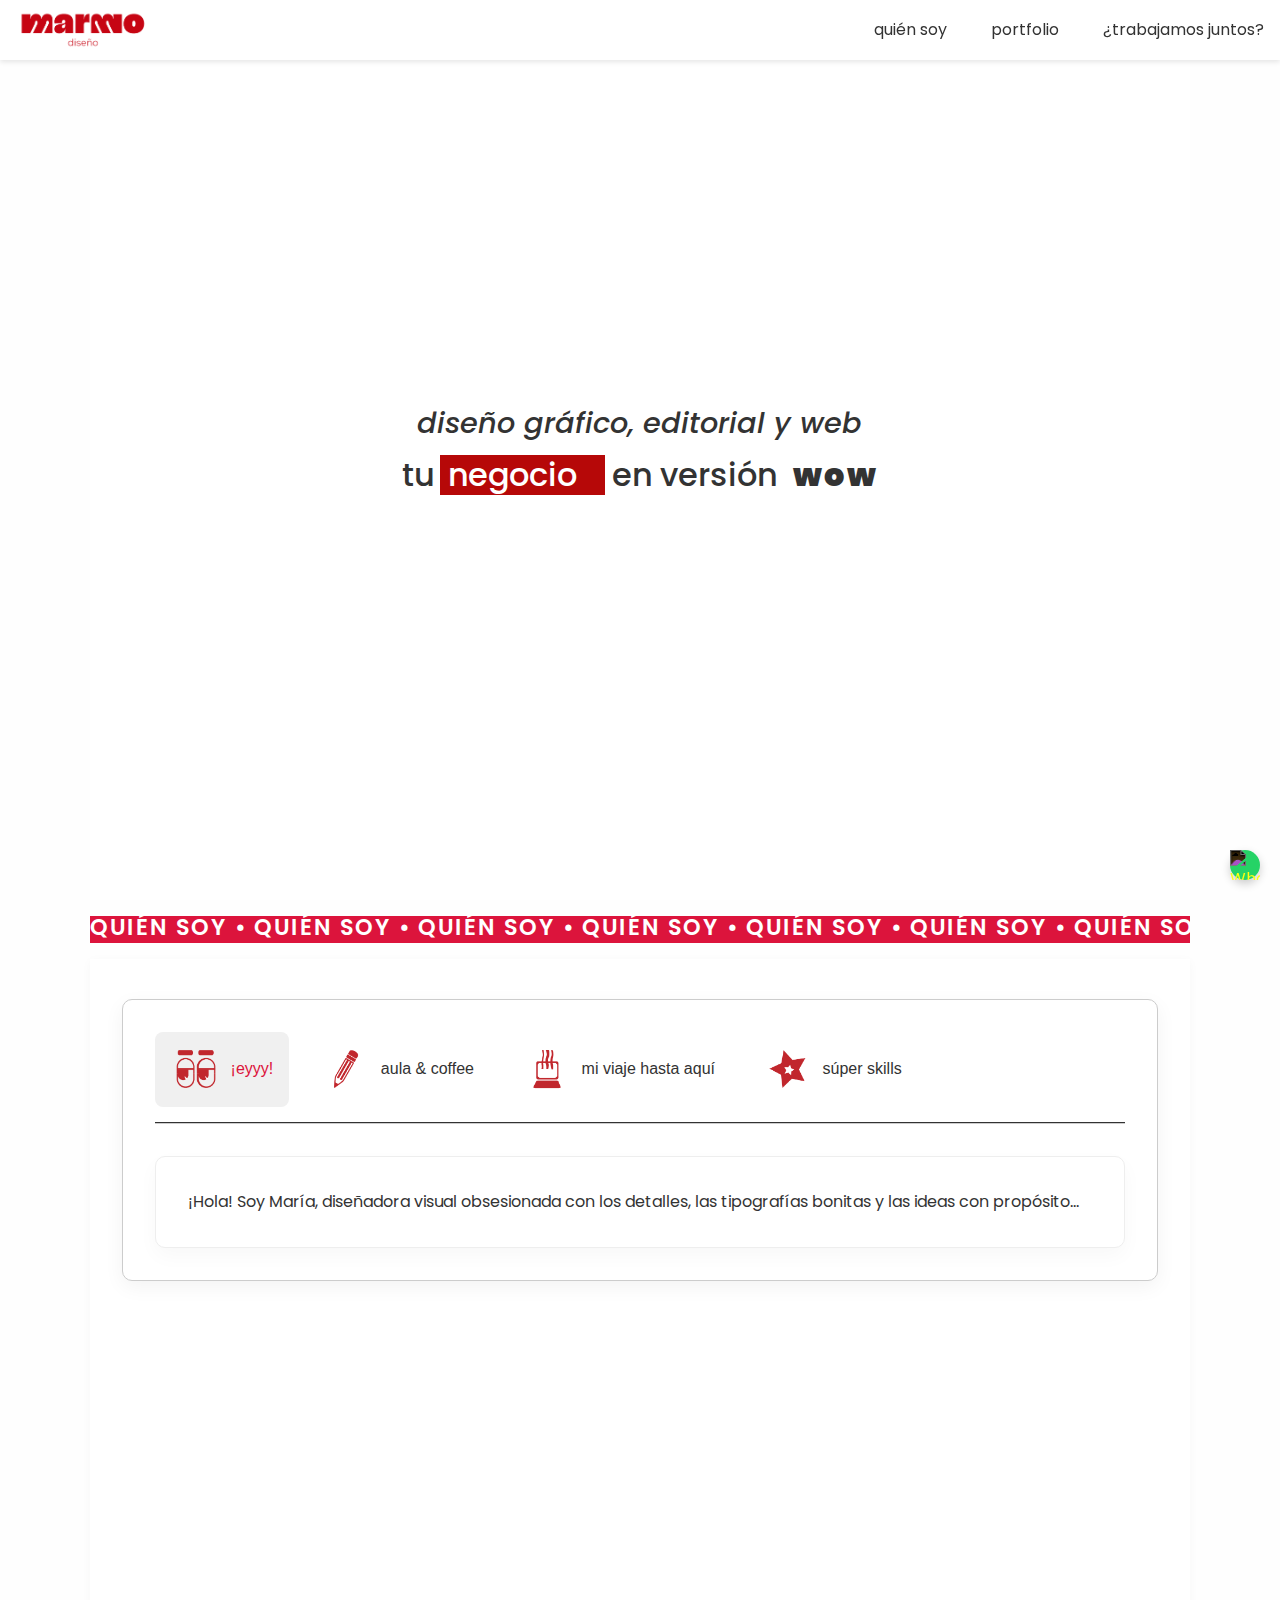
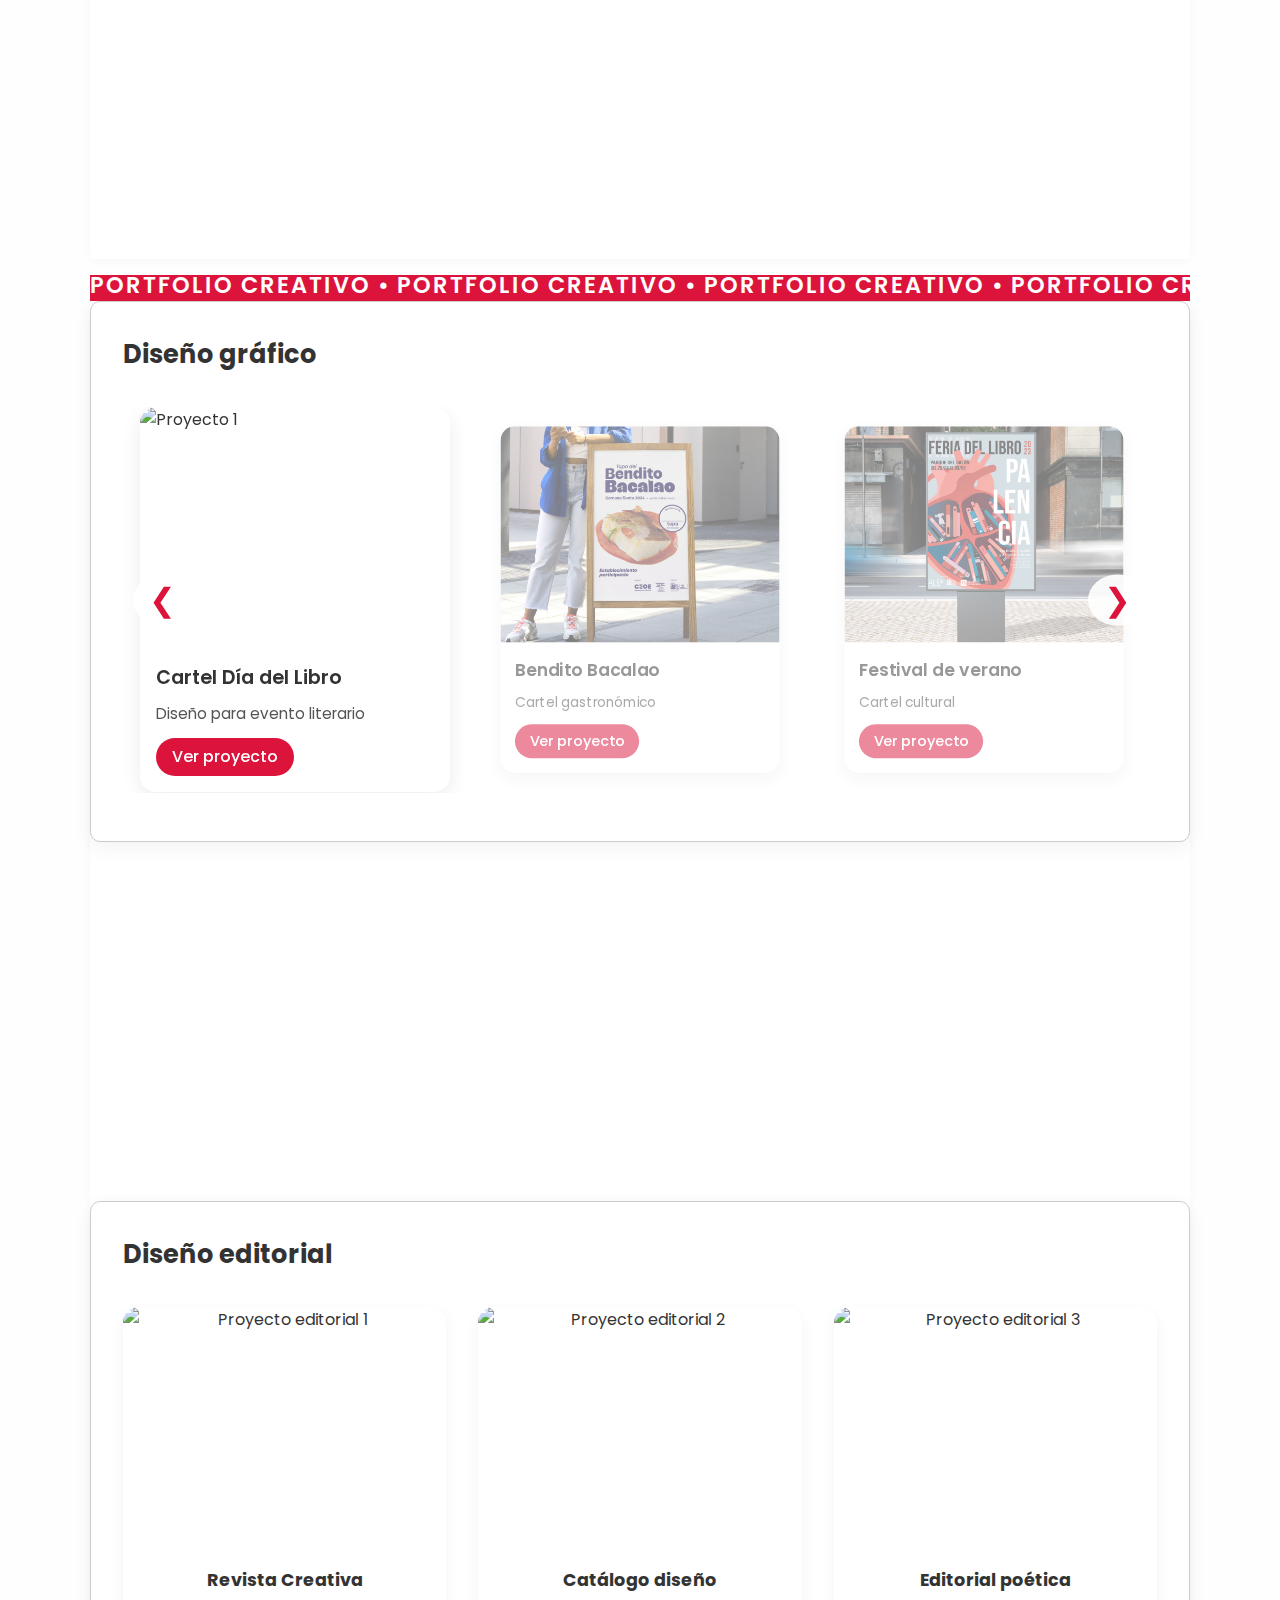
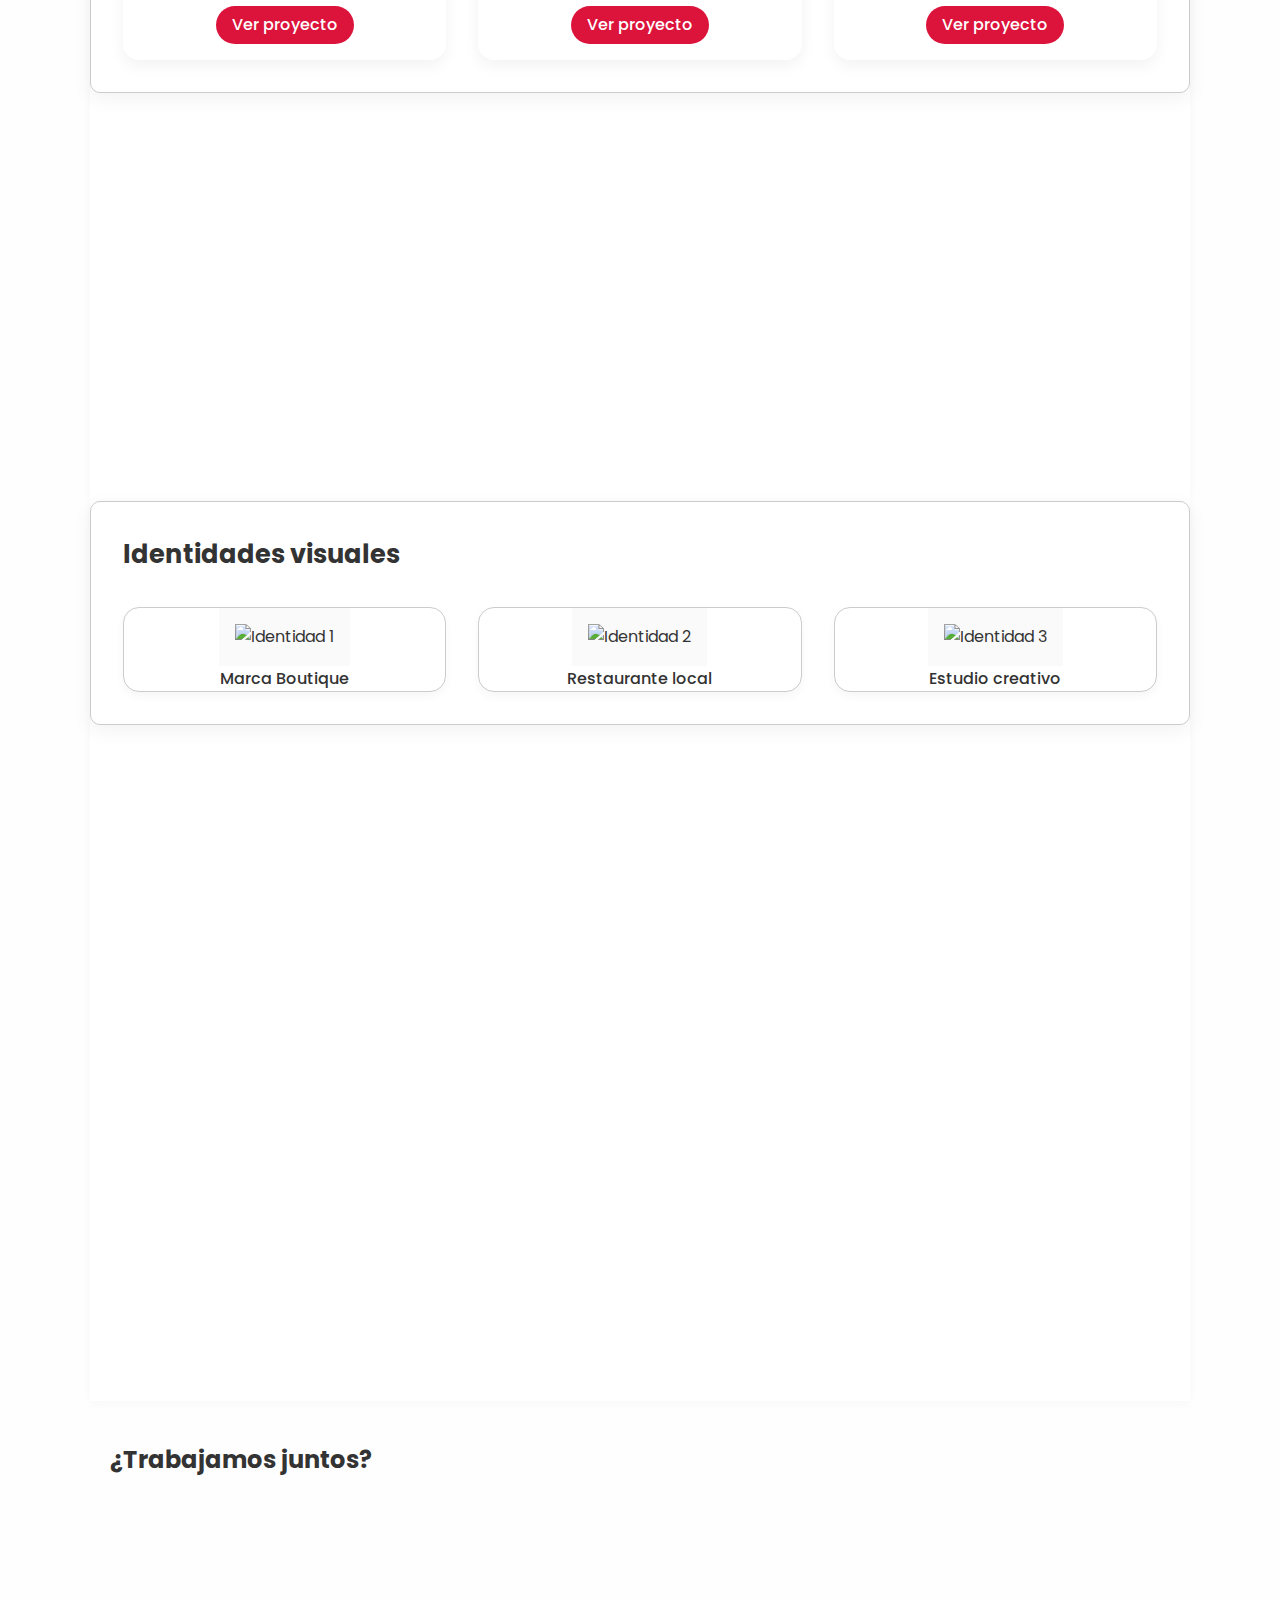
==== index.html @ 36a54d10 "lunes" ====
<!DOCTYPE html>
<html lang="es">

<head>
    <meta charset="UTF-8">
    <meta name="viewport" content="width=device-width, initial-scale=1.0">
    <title>Portfolio creativo María Monge</title>
    <link href="https://fonts.googleapis.com/css2?family=Poppins:wght@400;600&display=swap" rel="stylesheet">

    <style>
        /*----------RESET estilos, body y fuentes---------*/
        * {
            margin: 0;
            padding: 0;
            box-sizing: border-box;
        }

        body {
            font-family: 'Poppins', sans-serif;
            color: #333;
            background-color: #fefefe;
            line-height: 1.6;
        }

        @font-face {
            font-family: 'acaraje';
            src: url(./fonts/acaraje-black.otf) format('opentype');
        }


        /*-----------------------------------------------*/
        /*                    HEADER                     */
        /*-----------------------------------------------*/
        header {
            position: fixed;
            /*Fijo al hacer scroll*/
            top: 0;
            width: 100%;
            height: 60px;
            background: white;
            padding: 0.5rem 1rem;
            box-shadow: 0 2px 5px rgba(0, 0, 0, 0.1);
            z-index: 100;
            transition: all 0.3s ease;
            /*suavizar la transición de tamaños*/
        }

        .nav__container {
            display: flex;
            justify-content: space-between;
            align-items: center;
            height: 100%;
        }

        .logo {
            display: flex;
            align-items: center;
        }

        .logo__img {
            height: 40px;
            transition: all 0.3s ease;
        }


        /*---------------Desktop nav--------------*/
        .nav--desktop {
            display: flex;
        }

        .nav__list {
            list-style: none;
            display: flex;
            gap: 2.75rem;
            font-size: 1rem;
            transition: all 0.3s ease;
        }

        .nav__item {
            position: relative;
        }

        .nav__link {
            position: relative;
            /*para la rayita de subrayado absolute*/
            text-decoration: none;
            color: #333;
            transition: color 0.3s ease;
        }

        .nav__link:hover {
            color: crimson;
        }


        /*----------------Submenú---------------*/
        .nav__submenu {
            display: none;
            position: absolute;
            top: 100%;
            left: 0;
            background: white;
            min-width: 180px;
            box-shadow: 0 4px 10px rgba(0, 0, 0, 0.1);
            padding: 0.5rem 0;
            list-style: none;
            z-index: 200;
            text-align: left;
        }

        .nav__sublink {
            display: block;
            padding: 0.4rem 0.8rem;
            color: #333;
            text-decoration: none;
            font-size: 0.9rem;
            transition: background 0.3s ease;
            text-align: left;
        }

        .nav__sublink:hover {
            background: #f3f3f3;
            color: crimson;
        }

        /*Hover submenú en escritorio*/
        .nav__item--submenu:hover .nav__submenu {
            display: block;
        }

        /*??? ¿Son necesarias las dos cosas?*/
        @media screen and (min-width: 769px) {
            .nav__item--submenu:hover .nav__submenu {
                display: block;
            }
        }


        /*--------------Hamburguesa-------------*/
        .hamburguesa {
            display: none;
            background: none;
            border: none;
            font-size: 1.5rem;
            cursor: pointer;
            color: #333;
            transition: font-size 0.3s ease;
        }


        /*--------------Menú móvil-------------*/
        .nav--mobile {
            display: none;
            position: absolute;
            top: 60px;
            /*justo debajo del header*/
            left: 0;
            background: white;
            width: 100%;
            box-shadow: 0 4px 10px rgba(0, 0, 0, 0.1);
            z-index: 99;
        }

        .nav--mobile.active {
            display: block;
        }

        .nav__list--mobile {
            list-style: none;
            display: flex;
            flex-direction: row;
            margin: 0;
            padding: 1rem;
            justify-content: space-around;
        }

        .nav__list--mobile .nav__item {
            margin-bottom: 1rem;
            text-align: center;
        }

        .nav__list--mobile .nav__link {
            font-size: 1.1rem;
        }


        /*-------------Responsive------------*/
        /*En móviles, quitar menú y poner hamburguesa*/
        @media screen and (max-width: 768px) {
            .nav--desktop {
                display: none;
            }

            .hamburguesa {
                display: block;
            }
        }


        /******Animaciónes******/
        /*Menor tamaño header y elementos al hacer scroll*/
        .header.scrolled {
            height: 45px;
        }

        .header.scrolled .logo__img {
            height: 30px;
        }

        .header.scrolled .nav--mobile {
            top: 45px;
        }

        .header.scrolled .nav__list {
            font-size: 0.9rem;
            gap: 1.8rem;
        }

        .header.scrolled .hamburguesa {
            font-size: 1rem;
        }

        /*Subrayado items nav*/
        .nav__link::after {
            content: "";
            position: absolute;
            bottom: -4px;
            left: 0;
            width: 0%;
            height: 2px;
            background-color: crimson;
            transition: width 0.3s ease;
        }

        .nav__link:hover::after {
            width: 100%;
        }





        /*-----------------------------------------------*/
        /*                    MAIN                       */
        /*-----------------------------------------------*/

        section {
            padding: 40px 20px;
            /*para que no quede debajo del header*/
            min-height: 100vh;
            max-width: 1100px;
            margin: 0 auto;
        }

        /****************/
        /*SECCIÓN INICIO*/
        /****************/
        .hero {
            min-height: 100vh;
            padding: 6rem 2rem;
            display: flex;
            flex-direction: column;
            justify-content: center;
            align-items: center;
            background-color: #fff;
            text-align: center;
        }

        .hero__container {
            display: flex;
            flex-direction: column;
            gap: 0.2rem;
            max-width: 90%;
            margin: 0 auto;
            animation: fadeIn 1s ease forwards;
            /*para que la presentación aparezca suavemente*/
        }

        .hero__intro {
            font-size: 2rem;
        }

        .hero__name {
            font-size: 5rem;
            font-weight: bold;
            font-family: 'acaraje', Cambria, serif;
        }

        .hero__roles {
            font-size: 1.8rem;
            font-weight: 500;
            font-style: italic;
        }

        .hero__tagline {
            font-size: 2rem;
            font-weight: 500;
            text-align: center;
            display: inline-flex;
            align-items: center;
            justify-content: center;
            gap: 0.4rem;
            flex-wrap: wrap;
        }

        /*WOW*/
        .hero__wow {
            padding-left: 10px;
            font-weight: 1000;
            letter-spacing: 2px;
        }

        /*Rotador palabras con flexbox*/
        .hero__words {
            display: inline-block;
            position: relative;
            height: 2.5rem;
            overflow: hidden;
            width: 165px;
            vertical-align: middle;

            /*fondo*/
            background-color: rgb(182, 8, 8);
            padding: 0 0.5rem;
        }

        .hero__inner {
            display: flex;
            flex-direction: column;
            animation: rotateWords 10s infinite;
            position: absolute;
            top: 0;
            left: 0.5rem;
            width: 100%;
        }

        .hero__word {
            height: 2.5rem;
            line-height: 2.5rem;
            text-align: left;
            white-space: nowrap;
            color: white;
        }

        /*NAV RESPONSIVE*/
        @media screen and (max-width: 768px) {
            .nav__list--mobile .nav__item {
                margin-bottom: 0.5rem;
            }

            .nav__list--mobile .nav__link {
                font-size: 1rem;
                padding: 0.3rem 0.5rem;
            }

            .nav__submenu {
                font-size: 0.9rem;
            }

            .nav__sublink {
                font-size: 0.9rem;
                padding: 0.3rem 0.8rem;
            }
        }

        /*HERO RESPONSIVE*/
        @media screen and (max-width: 768px) {
            .hero__roles {
                font-size: 1.4rem;
                text-align: center;
            }

            .hero__tagline {
                font-size: 1.5rem;
                flex-direction: column;
                gap: 0.8rem;
            }

            .hero__words {
                width: 140px;
                height: 2.2rem;
            }

            .hero__word {
                font-size: 1.2rem;
                line-height: 2.2rem;
            }

            .hero__wow {
                font-size: 2.5rem;
                letter-spacing: 1px;
            }

            .hero__name {
                font-size: 3.5rem;
            }

            .hero__container {
                padding: 0 1rem;
            }
        }

        @media screen and (max-width: 480px) {
            .hero__roles {
                font-size: 1.2rem;
            }

            .hero__tagline {
                font-size: 1.3rem;
            }

            .hero__words {
                width: 120px;
                height: 2rem;
            }

            .hero__word {
                font-size: 1rem;
                line-height: 2rem;
            }

            .hero__wow {
                font-size: 2rem;
            }

            .hero__name {
                font-size: 3rem;
            }
        }

        /*Animación carrusel hacia arriba para las palabras*/
        /*añadir enlace referencia animación*/
        @keyframes rotateWords {
            0% {
                transform: translateY(0);
            }

            20% {
                transform: translateY(-2.5rem);
            }

            40% {
                transform: translateY(-5rem);
            }

            60% {
                transform: translateY(-7.5rem);
            }

            80% {
                transform: translateY(-10rem);
            }

            100% {
                transform: translateY(0);
            }
        }

        /*Animación para que aparezca la presentación*/
        @keyframes fadeIn {
            from {
                opacity: 0;
                transform: translateY(20px);
            }

            to {
                opacity: 1;
                transform: translateY(0);
            }
        }

        /****************/
        /*SECCIÓN ABOUT ME*/
        /****************/
        .section--about {
            background-color: white;
            padding: 40px 2rem;
            width: 100%;
            box-shadow: 0 2px 10px rgba(0, 0, 0, 0.03);
            margin-top: 1rem;
        }

        .tabs__container {
            background-color: white;
            border: 1px solid #ccc;
            border-radius: 10px;
            width: 100%;
            padding: 2rem;
            box-shadow: 0 6px 20px rgba(0, 0, 0, 0.05);
            position: relative;
        }

        /*Nav de pestañas*/
        .tabs__nav {
            display: flex;
            justify-content: flex-start;
            gap: 1rem;
            border-bottom: 1px solid #ccc;
            padding-bottom: 1rem;
            margin-bottom: 2rem;

            position: relative;
        }

        .tabs__nav::after {
            content: "";
            position: absolute;
            bottom: 0;
            height: 1px;
            width: 100%;
            background: #333;
        }

        .tab {
            background: none;
            border: none;
            cursor: pointer;
            padding: 0.8rem 1rem;
            border-radius: 8px;
            transition: all 0.3s ease;
            color: #333;
            font-size: 1rem;
            font-weight: 400;

            display: flex;
            align-items: center;
            gap: 0.6rem;
        }

        .tab img {
            width: 50px;
            height: 50px;
            transition: transform 0.3s ease;
            display: block;
        }

        .tab span {
            display: block;
            font-size: 1rem;
        }

        .tab:hover img {
            color: crimson;
        }

        .tab.active {
            background-color: #f0f0f0;
            color: crimson;
            border-bottom-color: crimson;
        }

        .tab:hover img,
        .tab.active img {
            transform: scale(1.05);
        }

        /*Paneles contenido*/
        .tabs__content {
            height: auto;
            animation: fadeIn 0.4s ease-in-out;
            background-color: white;
            border-radius: 10px;
            box-shadow: 0 8px 20px rgba(0, 0, 0, 0.03);
            border: 1px solid #eee;
            padding: 2rem;
        }

        .tab__panel {
            display: none;
            animation: fadeIn 0.3s ease;
        }

        .tab__panel.active {
            display: block;
        }

        .tab__label {
            display: none;
            font-weight: 600;
            font-size: 1.2rem;
            margin-bottom: 1rem;
        }

        /*Transición*/
        @keyframes fadeIn {
            from {
                opacity: 0;
                transform: translateY(10px);
            }

            to {
                opacity: 1;
                transform: translateY(0);
            }
        }

        /*Responsive*/
        @media screen and (max-width: 768px) {
            .tabs__nav {
                flex-wrap: wrap;
                justify-content: center;
                gap: 1rem;
            }

            .tab {
                flex: 0 1 45%;
                justify-content: center;
                padding: 0.5rem;
                min-width: 64px;
            }

            .tab img {
                width: 55px;
                height: 55px;
            }

            .tab span {
                font-size: 0.95rem;
            }
        }

        /*Versión móviles: solo iconos y título en el contenido*/
        @media screen and (max-width: 768px) {
            .tab span {
                display: none;
            }

            /*Pestañas más compactas*/
            .tab {
                flex: 0 0 auto;
                justify-content: center;
                padding: 0.5rem;
                min-width: 48px;
            }
        }

        @media screen and (max-width: 768px) {
            .tab__label {
                display: block;
                text-align: center;
                color: crimson;
            }
        }

        /**********************************/
        /*SECCIÓN PORTFOLIO DISEÑO GRAFICO*/
        /**********************************/

        .section--portfolio {
            background-color: white;
            padding: 0;
            box-shadow: 0 2px 10px rgba(0, 0, 0, 0.03);
        }

        .portfolio-box {
            background: white;
            border: 1px solid #ccc;
            border-radius: 10px;
            max-width: 1100px;
            margin: 0 auto;
            padding: 2rem;
            box-shadow: 0 6px 20px rgba(0, 0, 0, 0.05);
        }

        /*Título cinta portfolio creativo*/
        .marquee-wrapper {
            display: flex;
            justify-content: center;
            margin: 1rem auto 0.5rem auto;
            max-width: 1100px;
            padding: 0;
            margin-bottom: 0;
        }

        .marquee {
            background-color: crimson;
            overflow: hidden;
            width: 100%;
        }

        .marquee__inner {
            display: inline-block;
            white-space: nowrap;
            animation: scroll-left 15s linear infinite;
        }

        .marquee__inner span {
            font-size: 1.4rem;
            font-weight: 600;
            color: white;
            text-transform: uppercase;
            letter-spacing: 2px;
            padding: 0.4rem 0;
            line-height: 1;
        }

        @keyframes scroll-left {
            0% {
                transform: translateX(0%);
            }

            100% {
                transform: translateX(-50%);
            }
        }

        /*Carrusel diseño gráfico*/

        .carousel__title {
            text-align: start;
            font-size: 1.6rem;
            color: #333;
            margin-bottom: 2rem;
            margin-top: 0;
        }

        .carousel__viewport {
            position: relative;
        }

        .carousel__track {
            display: flex;
            transition: transform 0.5s ease;
            will-change: transform;
        }

        .carousel__track-wrapper {
            overflow: hidden;
            width: 100%;
            position: relative;
        }

        .carousel__slide {
            flex: 0 0 33.3333%;
            display: flex;
            justify-content: center;
            opacity: 0.5;
            transform: scale(0.9);
            transition: all 0.4s ease;
        }

        .carousel__slide--active {
            opacity: 1;
            transform: scale(1);
        }

        .carousel__card {
            background: #fff;
            border-radius: 1rem;
            box-shadow: 0 6px 20px rgba(0, 0, 0, 0.08);
            overflow: hidden;
            max-width: 90%;
        }

        .carousel__image {
            width: 100%;
            height: 240px;
            object-fit: cover;
            display: block;
            aspect-ratio: 4 / 3;
        }

        .carousel__content {
            padding: 1rem;
        }

        .carousel__heading {
            font-size: 1.2rem;
            font-weight: 600;
            margin-bottom: 0.5rem;
        }

        .carousel__description {
            font-size: 0.95rem;
            color: #555;
        }

        .carousel__cta {
            display: inline-block;
            margin-top: 0.75rem;
            background: crimson;
            color: #fff;
            padding: 0.4rem 1rem;
            border-radius: 2rem;
            font-weight: 500;
            text-decoration: none;
            transition: background 0.3s;
        }

        .carousel__cta:hover {
            background: #a30000;
        }

        .carousel__btn {
            position: absolute;
            top: 50%;
            transform: translateY(-50%);
            background: rgba(255, 255, 255, 0.9);
            border: none;
            font-size: 2rem;
            cursor: pointer;
            padding: 0.4rem 1rem;
            color: crimson;
            z-index: 1;
            border-radius: 50%;
        }

        .carousel__btn--prev {
            left: 10px;
        }

        .carousel__btn--next {
            right: 10px;
        }

        .carousel__indicators {
            text-align: center;
            margin-top: 1rem;
        }

        .carousel__indicator {
            display: inline-block;
            width: 10px;
            height: 10px;
            margin: 0 4px;
            background: #ccc;
            border-radius: 50%;
            cursor: pointer;
        }

        .carousel__indicator--active {
            background: crimson;
        }

        @media screen and (max-width: 768px) {
            .carousel__slide {
                flex: 0 0 100%;
            }

            .carousel__track {
                gap: 0;
                /* elimina separación si hay */
            }

            .carousel__card {
                max-width: 95%;
            }

            .carousel__content {
                text-align: center;
                padding: 1rem 0;
            }

            .carousel__heading {
                font-size: 1.2rem;
                margin-top: 0.5rem;
            }
        }

        /*Ventana flotante*/
        .modal {
            position: fixed;
            inset: 0;
            display: none;
            justify-content: center;
            align-items: center;
            z-index: 999;
        }

        .modal.active {
            display: flex;
        }

        .modal__overlay {
            position: absolute;
            inset: 0;
            background: rgba(0, 0, 0, 0.5);
        }

        .modal__content {
            position: relative;
            max-height: 90vh;
            overflow-y: auto;
            background: white;
            border-radius: 1rem;
            padding: 2rem;
            max-width: 800px;
            width: 90%;
            z-index: 1;
        }

        .modal__close {
            position: absolute;
            top: 1rem;
            right: 1rem;
            font-size: 1.5rem;
            background: none;
            border: none;
            cursor: pointer;
        }

        .modal__title {
            font-size: 1.5rem;
            margin-bottom: 1rem;
            color: crimson;
        }

        .modal__description {
            margin-bottom: 1.5rem;
            font-size: 1rem;
            color: #333;
        }

        .modal__gallery {
            display: flex;
            flex-wrap: wrap;
            gap: 1rem;
            justify-content: center;
        }

        .modal__gallery img {
            max-width: calc(33.333% - 1rem);
            height: auto;
            border-radius: 0.5rem;
            object-fit: cover;
        }

        @media screen and (max-width: 768px) {
            .modal__gallery img {
                max-width: 100%;
            }
        }

        /************************************/
        /*SECCIÓN PORTFOLIO DISEÑO EDITORIAL*/
        /************************************/

        .editorial__gallery {
            display: grid;
            grid-template-columns: repeat(auto-fit, minmax(280px, 1fr));
            gap: 2rem;
        }

        .editorial__item {
            background: #fff;
            border-radius: 1rem;
            overflow: hidden;
            box-shadow: 0 6px 15px rgba(0, 0, 0, 0.05);
            text-align: center;
            padding-bottom: 1rem;
        }

        .editorial__item img {
            width: 100%;
            height: auto;
            display: block;
            aspect-ratio: 4/3;
            object-fit: cover;
        }

        .editorial__title {
            font-size: 1.1rem;
            margin-top: 1rem;
            color: #333;
        }

        /********************************/
        /*SECCIÓN PORTFOLIO IDENT VISUAL*/
        /********************************/

        .identity-grid {
            display: grid;
            grid-template-columns: repeat(auto-fit, minmax(220px, 1fr));
            gap: 2rem;
        }

        .identity-card {
            background: white;
            border: 1px solid #ccc;
            border-radius: 1rem;
            overflow: hidden;
            box-shadow: 0 4px 10px rgba(0, 0, 0, 0.04);
            transition: transform 0.3s ease, box-shadow 0.3s ease;
            cursor: pointer;
            text-align: center;
        }

        .identity-card:hover {
            transform: scale(1.02);
            box-shadow: 0 8px 20px rgba(0, 0, 0, 0.1);
        }

        .identity-card img {
            width: 100%;
            height: 220px;
            object-fit: contain;
            padding: 1rem;
            background-color: #fafafa;
        }

        .identity-title {
            font-size: 1rem;
            font-weight: 500;
            color: #333;
        }


        #editorial .portfolio-box,
        #identidad .portfolio-box,
        #grafico .portfolio-box {
            margin-bottom: 0;
        }

        /****************/
        /*ICONO WHATSAPP*/
        /****************/
        .whatsapp {
            position: fixed;
            bottom: 20px;
            right: 20px;
            width: 30px;
            background-color: #25D366;
            border-radius: 50%;
            display: flex;
            justify-content: center;
            align-items: center;
            box-shadow: 0 4px 10px rgba(0, 0, 0, 0.2);
            z-index: 99;
            transition: transform 0.3s ease;
        }

        .whatsapp:hover {
            transform: scale(1.1);
        }

        .whatsapp__icon {
            width: 30px;
            height: 30px;
            filter: invert(1);
            /*para que sea blanco*/
        }
    </style>
</head>

<body>
    <main>
        <!--Header-->
        <header class="header">
            <div class="nav__container">

                <!--Logo-->
                <a class="logo" href="#inicio">
                    <img class="logo__img" src="./img/iconos/logo.png" alt="Logo María Monge">
                </a>

                <!--Menú desktop-->
                <nav class="nav nav--desktop">
                    <ul class="nav__list">
                        <li class="nav__item"><a class="nav__link" href="#about-me">quién soy</a></li>
                        <li class="nav__item nav__item--submenu">
                            <a class="nav__link" href="#portfolio">portfolio</a>
                            <ul class="nav__submenu">
                                <li><a class="nav__sublink" href="#grafico">diseño gráfico</a></li>
                                <li><a class="nav__sublink" href="#editorial">diseño editorial</a></li>
                                <li><a class="nav__sublink" href="#identidad">identidades visuales</a></li>
                            </ul>
                        </li>
                        <li class="nav__item"><a class="nav__link" href="#contacto">¿trabajamos juntos?</a></li>
                    </ul>
                </nav>

                <!--Botón menú hamburguesa para móvil-->
                <button class="hamburguesa" type="button">☰</button>

                <!--Menú móvil-->
                <nav class="nav nav--mobile">
                    <ul class="nav__list nav__list--mobile">
                        <li class="nav__item"><a class="nav__link" href="#about-me">quién soy</a></li>
                        <li class="nav__item nav__item--submenu">
                            <a class="nav__link" href="#portfolio">portfolio</a>
                            <ul class="nav__submenu">
                                <li><a class="nav__sublink" href="#grafico">diseño gráfico</a></li>
                                <li><a class="nav__sublink" href="#editorial">diseño editorial</a></li>
                                <li><a class="nav__sublink" href="#identidad">identidades visuales</a></li>
                            </ul>
                        </li>
                        <li class="nav__item"><a class="nav__link" href="#contacto">¿trabajamos juntos?</a></li>
                    </ul>
                </nav>
            </div>
        </header>

        <!--Inicio-->
        <section id="inicio" class="hero">
            <div class="hero__container">
                <p class="hero__roles">diseño <span class="hero__designer">gráfico, editorial y web</span></p>
                <p class="hero__tagline">
                    tu
                    <span class="hero__words">
                        <span class="hero__inner">
                            <span class="hero__word">negocio</span>
                            <span class="hero__word">marca</span>
                            <span class="hero__word">proyecto</span>
                            <span class="hero__word">idea</span>
                            <span class="hero__word">web</span>
                        </span>
                    </span>
                    en versión <span class="hero__wow">wow</span>
                </p>
            </div>
        </section>

        <!-- Título cinta-->
        <div class="marquee-wrapper">
            <div class="marquee">
                <div class="marquee__inner">
                    <span>Quién soy • Quién soy • Quién soy • Quién soy • Quién soy • Quién soy • Quién soy • Quién soy
                        • </span>
                    <span>Quién soy • Quién soy • Quién soy • Quién soy • Quién soy • Quién soy • Quién soy • Quién soy
                        • </span>
                </div>
            </div>
        </div>

        <!--Apartado presentación-->
        <section id="about-me" class="section section--about">
            <div class="tabs__container">

                <!--Navegación pestañas-->
                <div class="tabs__nav">
                    <button class="tab active" data-tab="me">
                        <img src="./img/iconos/ojos.png" alt="Icono sobre mí">
                        <span>¡eyyy!</span>
                    </button>
                    <button class="tab" data-tab="studies">
                        <img src="./img/iconos/lapiz.png" alt="Icono estudios">
                        <span>aula & coffee</span>
                    </button>
                    <button class="tab" data-tab="experience">
                        <img src="./img/iconos/ordenador.png" alt="Icono experiencia">
                        <span>mi viaje hasta aquí</span>
                    </button>
                    <button class="tab" data-tab="skills">
                        <img src="./img/iconos/estrella.png" alt="Icono skills">
                        <span>súper skills</span>
                    </button>
                </div>

                <!--Contenido de cada pestaña-->
                <div class="tabs__content">
                    <div class="tab__panel active" id="tab-me">
                        <h3 class="tab__label">Conóceme</h3>
                        <p>¡Hola! Soy María, diseñadora visual obsesionada con los detalles, las tipografías bonitas y
                            las ideas con propósito...</p>
                    </div>
                    <div class="tab__panel" id="tab-studies">
                        <h3 class="tab__label">Estudios</h3>
                        <p>Graduada en Diseño Gráfico por [Nombre], con cursos especializados en UX, branding y
                            dirección de arte...</p>
                    </div>
                    <div class="tab__panel" id="tab-experience">
                        <h3 class="tab__label">Mi experiencia</h3>
                        <p>He trabajado con agencias, marcas personales y startups creando identidad visual, materiales
                            editoriales y experiencias web...</p>
                    </div>
                    <div class="tab__panel" id="tab-skills">
                        <h3 class="tab__label">Skills</h3>
                        <p>Illustrator, Figma, InDesign, Photoshop, HTML, CSS... pero también empatía, comunicación
                            visual y criterio estético.</p>
                    </div>
                </div>
            </div>
        </section>

        <!-- Título cinta-->
        <div class="marquee-wrapper">
            <div class="marquee">
                <div class="marquee__inner">
                    <span>Portfolio creativo • Portfolio creativo • Portfolio creativo • Portfolio creativo • </span>
                    <span>Portfolio creativo • Portfolio creativo • Portfolio creativo • Portfolio creativo • </span>
                </div>
            </div>
        </div>

        <!--Apartado trabajos-->
        <div id="portfolio">
            <!-- Galería diseño gráfico -->
            <section id="grafico" class="section section--portfolio">
                <div class="portfolio-box">
                    <h2 class="carousel__title">Diseño gráfico</h2>
                    <div class="carousel__viewport">
                        <button class="carousel__btn carousel__btn--prev">&#10094;</button>
                        <div class="carousel__track-wrapper">
                            <div class="carousel__track">
                                <!-- Slides -->
                                <div class="carousel__slide">
                                    <div class="carousel__card">
                                        <img src="./img/proyectos/diseno_grafico/cartel feria libro.png"
                                            alt="Proyecto 1" class="carousel__image">
                                        <div class="carousel__content">
                                            <h3 class="carousel__heading">Cartel Día del Libro</h3>
                                            <p class="carousel__description">Diseño para evento literario</p>
                                            <a href="#" class="carousel__cta">Ver proyecto</a>
                                        </div>
                                    </div>
                                </div>
                                <!-- Agrega más slides aquí -->
                                <div class="carousel__slide">
                                    <div class="carousel__card">
                                        <img src="./img/proyectos/diseno_grafico/cartel tapa bendito bacalao.png"
                                            alt="Proyecto 2" class="carousel__image">
                                        <div class="carousel__content">
                                            <h3 class="carousel__heading">Bendito Bacalao</h3>
                                            <p class="carousel__description">Cartel gastronómico</p>
                                            <a href="#" class="carousel__cta">Ver proyecto</a>
                                        </div>
                                    </div>
                                </div>
                                <div class="carousel__slide">
                                    <div class="carousel__card">
                                        <img src="./img/proyectos/diseno_grafico/cartel feria libro 2.png"
                                            alt="Proyecto 3" class="carousel__image">
                                        <div class="carousel__content">
                                            <h3 class="carousel__heading">Festival de verano</h3>
                                            <p class="carousel__description">Cartel cultural</p>
                                            <a href="#" class="carousel__cta">Ver proyecto</a>
                                        </div>
                                    </div>
                                </div>
                                <div class="carousel__slide">
                                    <div class="carousel__card">
                                        <img src="./img/proyectos/diseno_grafico/cartel feria libro 2.png"
                                            alt="Proyecto 3" class="carousel__image">
                                        <div class="carousel__content">
                                            <h3 class="carousel__heading">Festival de verano</h3>
                                            <p class="carousel__description">Cartel cultural</p>
                                            <a href="#" class="carousel__cta">Ver proyecto</a>
                                        </div>
                                    </div>
                                </div>
                                <div class="carousel__slide">
                                    <div class="carousel__card">
                                        <img src="./img/proyectos/diseno_grafico/cartel feria libro 2.png"
                                            alt="Proyecto 3" class="carousel__image">
                                        <div class="carousel__content">
                                            <h3 class="carousel__heading">Festival de verano</h3>
                                            <p class="carousel__description">Cartel cultural</p>
                                            <a href="#" class="carousel__cta">Ver proyecto</a>
                                        </div>
                                    </div>
                                </div>
                                <div class="carousel__slide">
                                    <div class="carousel__card">
                                        <img src="./img/proyectos/diseno_grafico/cartel feria libro 2.png"
                                            alt="Proyecto 3" class="carousel__image">
                                        <div class="carousel__content">
                                            <h3 class="carousel__heading">Festival de verano</h3>
                                            <p class="carousel__description">Cartel cultural</p>
                                            <a href="#" class="carousel__cta">Ver proyecto</a>
                                        </div>
                                    </div>
                                </div>
                            </div>
                        </div>
                        <button class="carousel__btn carousel__btn--next">&#10095;</button>
                        <div class="carousel__indicators"></div>
                    </div>
                </div>
            </section>

            <!-- Galería diseño editorial -->
            <section id="editorial" class="section section--portfolio">
                <div class="portfolio-box">
                    <h2 class="carousel__title">Diseño editorial</h2>
                    <div class="editorial__gallery">
                        <div class="editorial__item">
                            <img src="./img/proyectos/diseno_editorial/editorial1.png" alt="Proyecto editorial 1">
                            <h3 class="editorial__title">Revista Creativa</h3>
                            <a href="#" class="carousel__cta">Ver proyecto</a>
                        </div>
                        <div class="editorial__item">
                            <img src="./img/proyectos/diseno_editorial/editorial2.png" alt="Proyecto editorial 2">
                            <h3 class="editorial__title">Catálogo diseño</h3>
                            <a href="#" class="carousel__cta">Ver proyecto</a>
                        </div>
                        <div class="editorial__item">
                            <img src="./img/proyectos/diseno_editorial/editorial3.png" alt="Proyecto editorial 3">
                            <h3 class="editorial__title">Editorial poética</h3>
                            <a href="#" class="carousel__cta">Ver proyecto</a>
                        </div>
                        <!-- Añade más proyectos si quieres -->
                    </div>
                </div>
            </section>

            <!-- Sección identidades visuales -->
            <section id="identidad" class="section section--portfolio">
                <div class="portfolio-box">
                    <h2 class="carousel__title">Identidades visuales</h2>
                    <div class="identity-grid">
                        <div class="identity-card">
                            <img src="./img/proyectos/identidad/logo1.png" alt="Identidad 1">
                            <h3 class="identity-title">Marca Boutique</h3>
                        </div>
                        <div class="identity-card">
                            <img src="./img/proyectos/identidad/logo2.png" alt="Identidad 2">
                            <h3 class="identity-title">Restaurante local</h3>
                        </div>
                        <div class="identity-card">
                            <img src="./img/proyectos/identidad/logo3.png" alt="Identidad 3">
                            <h3 class="identity-title">Estudio creativo</h3>
                        </div>
                        <!-- Añade más tarjetas según necesites -->
                    </div>
                </div>
            </section>
        </div>

        <!-- Ventana flotante con info proyecto -->
        <div class="modal" id="projectModal">
            <div class="modal__overlay"></div>
            <div class="modal__content">
                <button class="modal__close" aria-label="Cerrar modal">&times;</button>
                <h3 class="modal__title">Título del proyecto</h3>
                <p class="modal__description">Pequeña descripción del proyecto.</p>
                <div class="modal__gallery">
                    <img src="./img/proyectos/diseno_grafico/ejemplo1.png" alt="Imagen 1">
                    <img src="./img/proyectos/diseno_grafico/ejemplo2.png" alt="Imagen 2">
                    <img src="./img/proyectos/diseno_grafico/ejemplo3.png" alt="Imagen 3">
                </div>
            </div>
        </div>


        <!-- Apartado contacto-->
        <section class="section section--contact" id="contacto">
            <h2 class="section__title">¿Trabajamos juntos?</h2>
            <!-- formulario contacto, enlaces a mis redes sociales...-->
        </section>

        <!--Icono whatsapp-->
        <a href="https://wa.me/675783354" class="whatsapp">
            <img class="whatsapp__icon" src="https://cdn.jsdelivr.net/npm/simple-icons@v9/icons/whatsapp.svg"
                alt="Whatsapp">
        </a>
    </main>

    <footer>
        <!--footer-->
    </footer>

    <script>
        const header = document.querySelector('.header');
        const hamburger = document.querySelector('.hamburguesa');
        const mobileMenu = document.querySelector('.nav--mobile');

        // Cambiar estilo al hacer scroll
        window.addEventListener('scroll', () => {
            header.classList.toggle('scrolled', window.scrollY > 50);
        });

        // Abrir/cerrar menú móvil
        hamburger.addEventListener('click', () => {
            mobileMenu.classList.toggle('active');
        });

        // Mostrar submenú con clic solo en móvil
        document.querySelectorAll('.nav--mobile .nav__item--submenu > .nav__link').forEach(link => {
            link.addEventListener('click', (e) => {
                if (window.innerWidth <= 768) {
                    e.preventDefault();
                    const submenu = link.nextElementSibling;
                    submenu.style.display = submenu.style.display === 'block' ? 'none' : 'block';
                }
            });
        });

        // Cerrar todo al hacer clic en cualquier enlace
        document.querySelectorAll('.nav--mobile .nav__link, .nav--mobile .nav__sublink').forEach(link => {
            link.addEventListener('click', () => {
                mobileMenu.classList.remove('active');
                document.querySelectorAll('.nav--mobile .nav__submenu').forEach(sub => sub.style.display = 'none');
            });
        });

        // Cerrar menú móvil si se pasa a escritorio
        window.addEventListener('resize', () => {
            if (window.innerWidth > 768) {
                mobileMenu.classList.remove('active');
                document.querySelectorAll('.nav--mobile .nav__submenu').forEach(sub => sub.style.display = 'none');
            }
        });

        /*-------------------------------------------------*/
        /*--------------------TABS ABOUT-ME----------------*/
        const tabs = document.querySelectorAll(".tab");
        const panels = document.querySelectorAll(".tab__panel");

        tabs.forEach(tab => {
            tab.addEventListener("click", () => {
                const target = tab.getAttribute("data-tab");

                // Quitar clases activas previas
                tabs.forEach(t => t.classList.remove("active"));
                panels.forEach(p => p.classList.remove("active"));

                // Activar el tab actual
                tab.classList.add("active");
                document.getElementById(`tab-${target}`).classList.add("active");
            });
        });


        /*-------------------------------------------------*/
        /*---------------------CARRUSEL DG-----------------*/
        const track = document.querySelector('.carousel__track');
        const slides = Array.from(track.children);
        const nextButton = document.querySelector('.carousel__btn--next');
        const prevButton = document.querySelector('.carousel__btn--prev');
        let currentIndex = 0;

        function updateCarousel() {
            const viewport = document.querySelector('.carousel__viewport');
            const slide = slides[0];
            const slideStyle = getComputedStyle(slide);
            const slideMarginRight = parseFloat(slideStyle.marginRight || 0);
            const slideWidth = slide.offsetWidth + slideMarginRight;

            const totalWidth = slideWidth * slides.length;
            const viewportWidth = viewport.offsetWidth;

            let offset = slideWidth * currentIndex - (viewportWidth - slideWidth) / 2;

            // Limitar desplazamiento para no cortar el último slide
            const maxOffset = Math.max(0, totalWidth - viewportWidth);
            offset = Math.min(offset, maxOffset);
            offset = Math.max(0, offset);

            track.style.transform = `translateX(-${offset}px)`;

            slides.forEach((slide, index) => {
                slide.classList.toggle('carousel__slide--active', index === currentIndex);
            });

            document.querySelectorAll('.carousel__indicator').forEach((dot, i) => {
                dot.classList.toggle('carousel__indicator--active', i === currentIndex);
            });
        }

        nextButton.addEventListener('click', () => {
            currentIndex = (currentIndex + 1) % slides.length;
            updateCarousel();
        });

        prevButton.addEventListener('click', () => {
            currentIndex = (currentIndex - 1 + slides.length) % slides.length;
            updateCarousel();
        });

        window.addEventListener('resize', updateCarousel);
        window.addEventListener('load', updateCarousel);

        // Swipe support
        let startX = 0;
        track.addEventListener('touchstart', e => {
            startX = e.touches[0].clientX;
        });

        track.addEventListener('touchend', e => {
            const endX = e.changedTouches[0].clientX;
            if (endX < startX - 50) nextButton.click();
            else if (endX > startX + 50) prevButton.click();
        });

        // Modal
        const modal = document.getElementById('projectModal');
        const closeBtn = modal.querySelector('.modal__close');
        const overlay = modal.querySelector('.modal__overlay');

        // Lógica para abrir el modal (asigna esto a cada botón "Ver proyecto")
        document.querySelectorAll('.carousel__cta').forEach(button => {
            button.addEventListener('click', e => {
                e.preventDefault();
                modal.classList.add('active');
                // Puedes aquí personalizar título, descripción e imágenes dinámicamente
            });
        });

        closeBtn.addEventListener('click', () => modal.classList.remove('active'));
        overlay.addEventListener('click', () => modal.classList.remove('active'));
    </script>

</body>

</html>
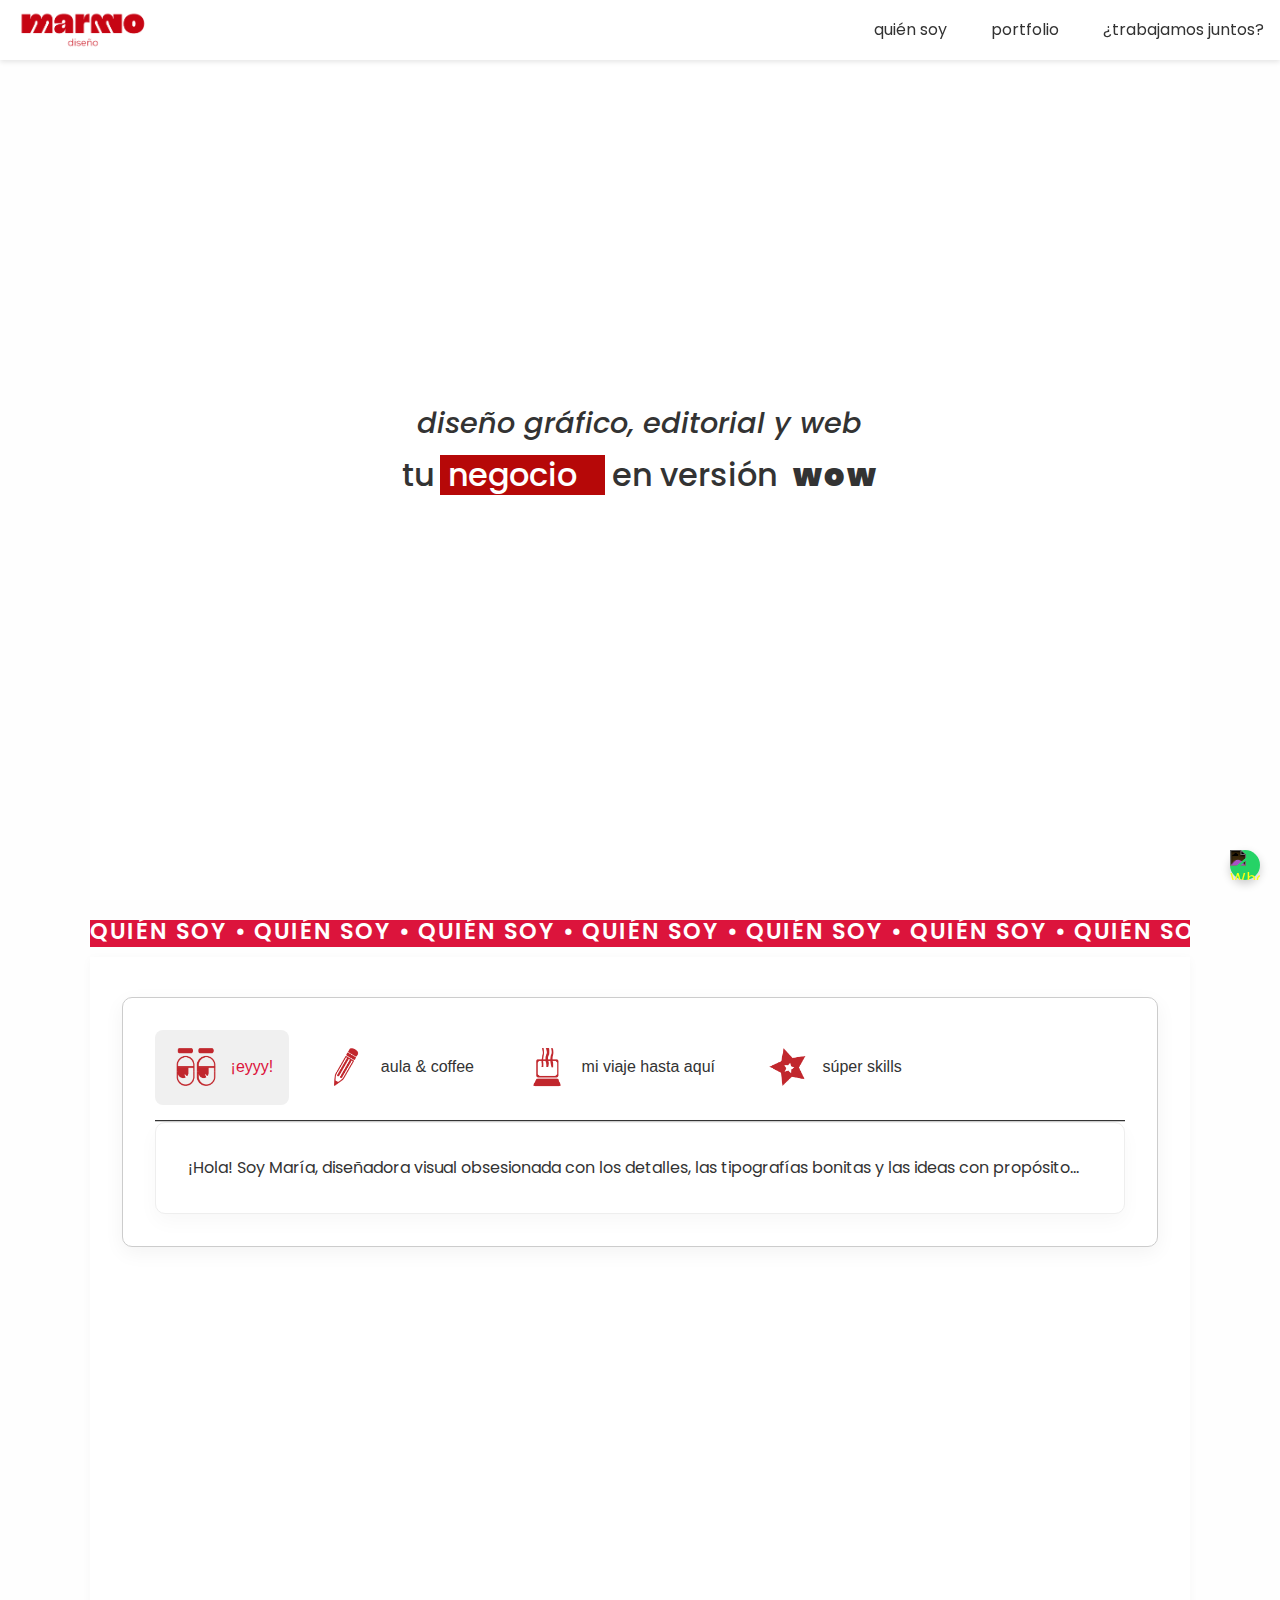
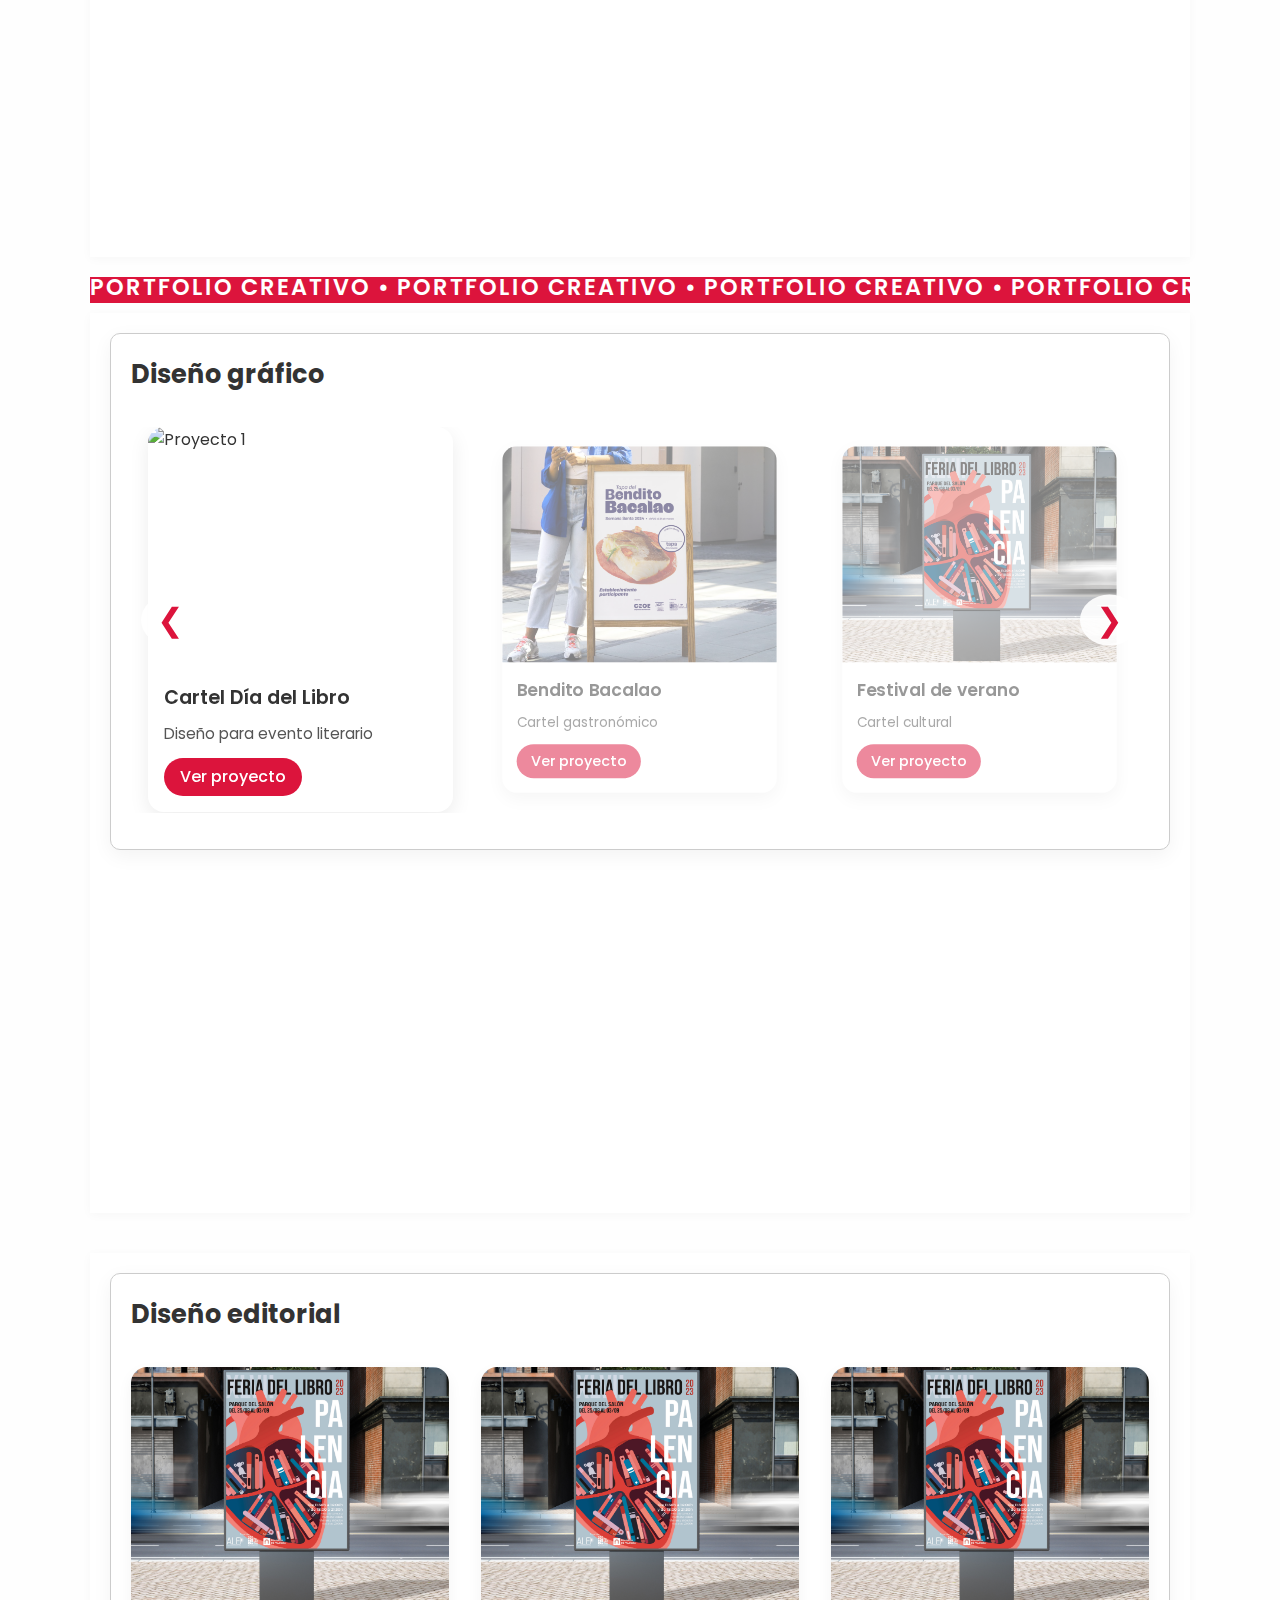
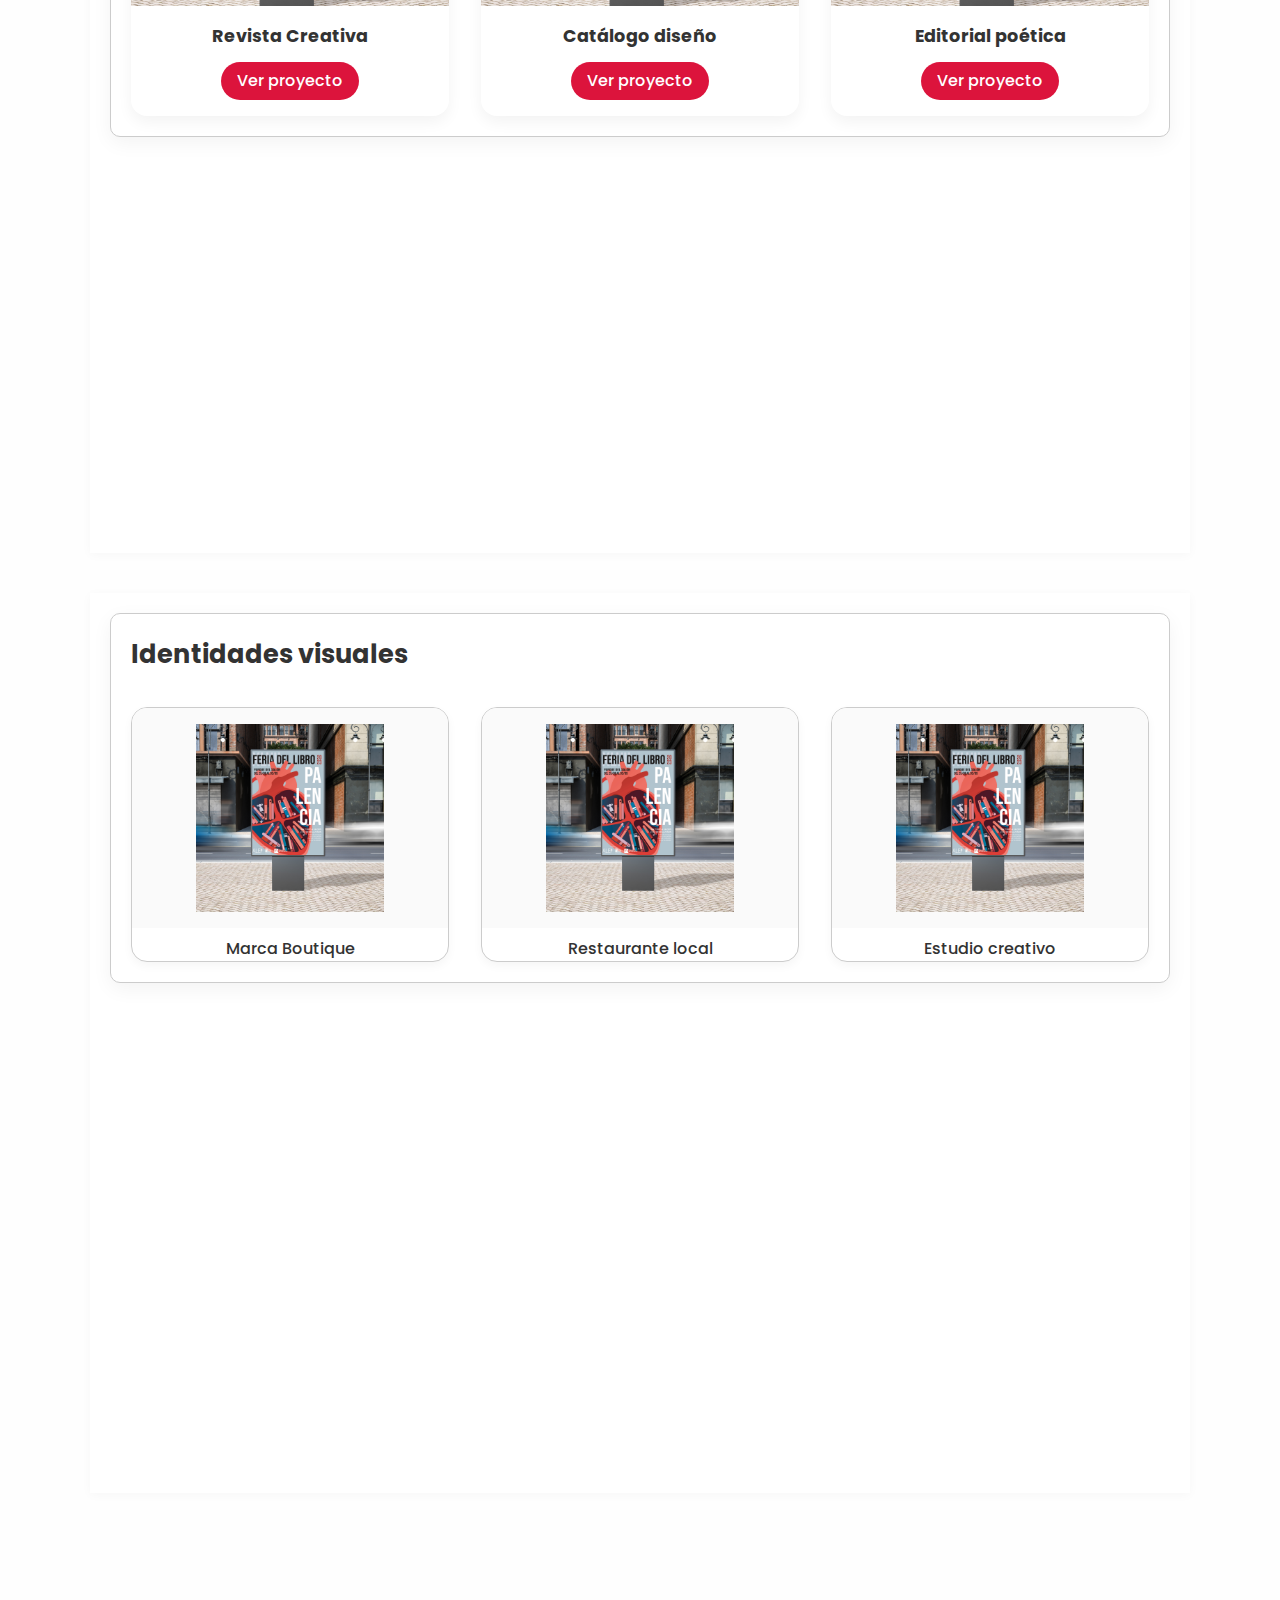
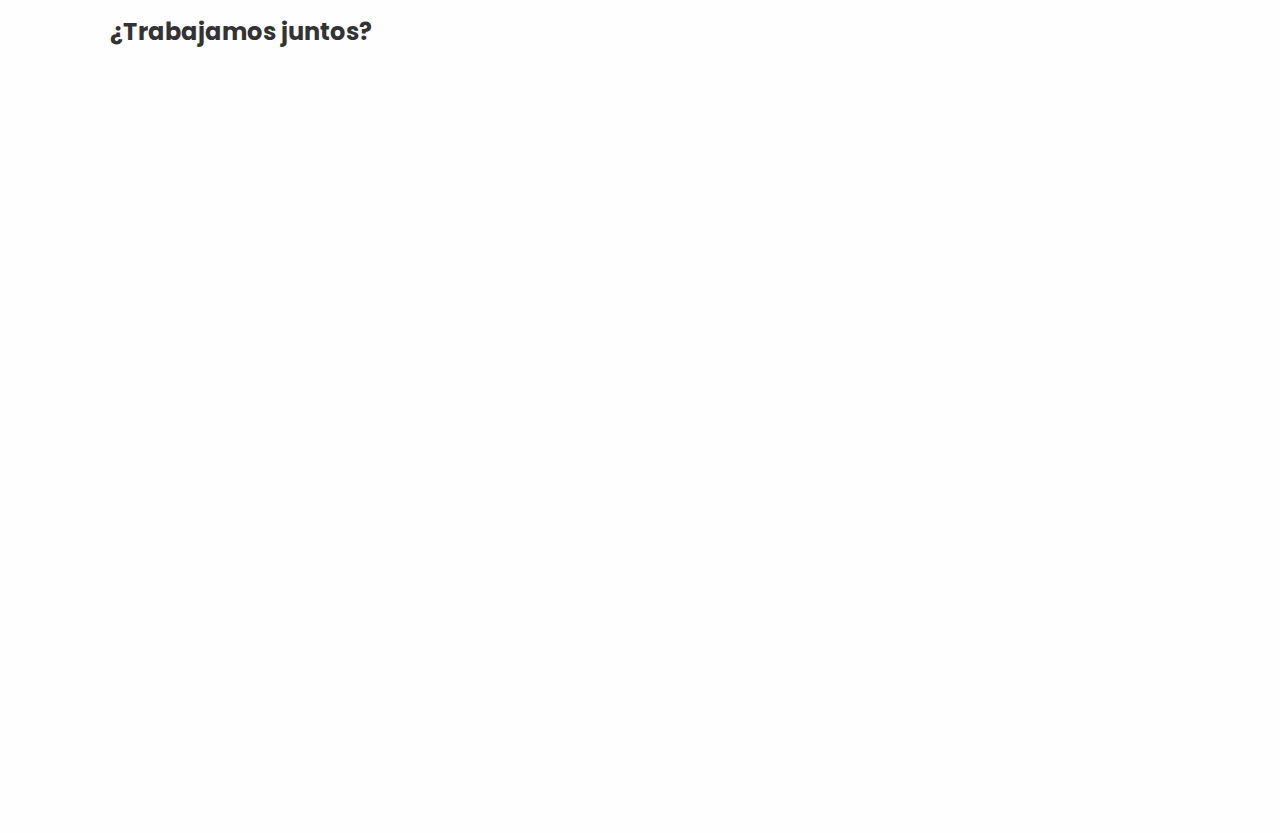
==== commit 3b0ea564: "intento correcciones espacios" ====
--- a/index.html
+++ b/index.html
@@ -245,7 +245,7 @@
         /*-----------------------------------------------*/
 
         section {
-            padding: 40px 20px;
+            padding: 80px 20px;
             /*para que no quede debajo del header*/
             min-height: 100vh;
             max-width: 1100px;
@@ -477,7 +477,6 @@
             padding: 40px 2rem;
             width: 100%;
             box-shadow: 0 2px 10px rgba(0, 0, 0, 0.03);
-            margin-top: 1rem;
         }
 
         .tabs__container {
@@ -497,7 +496,6 @@
             gap: 1rem;
             border-bottom: 1px solid #ccc;
             padding-bottom: 1rem;
-            margin-bottom: 2rem;
 
             position: relative;
         }
@@ -648,8 +646,9 @@
 
         .section--portfolio {
             background-color: white;
-            padding: 0;
+            padding: 20px 20px;
             box-shadow: 0 2px 10px rgba(0, 0, 0, 0.03);
+            margin-bottom: 40px;
         }
 
         .portfolio-box {
@@ -657,8 +656,8 @@
             border: 1px solid #ccc;
             border-radius: 10px;
             max-width: 1100px;
-            margin: 0 auto;
-            padding: 2rem;
+            margin: 0 ;
+            padding: 20px 20px;
             box-shadow: 0 6px 20px rgba(0, 0, 0, 0.05);
         }
 
@@ -666,10 +665,9 @@
         .marquee-wrapper {
             display: flex;
             justify-content: center;
-            margin: 1rem auto 0.5rem auto;
             max-width: 1100px;
             padding: 0;
-            margin-bottom: 0;
+            margin: 20px auto 10px auto;
         }
 
         .marquee {
@@ -712,6 +710,7 @@
             color: #333;
             margin-bottom: 2rem;
             margin-top: 0;
+            text-align: left;
         }
 
         .carousel__viewport {
@@ -1005,11 +1004,6 @@
         }
 
 
-        #editorial .portfolio-box,
-        #identidad .portfolio-box,
-        #grafico .portfolio-box {
-            margin-bottom: 0;
-        }
 
         /****************/
         /*ICONO WHATSAPP*/
@@ -1274,17 +1268,17 @@
                     <h2 class="carousel__title">Diseño editorial</h2>
                     <div class="editorial__gallery">
                         <div class="editorial__item">
-                            <img src="./img/proyectos/diseno_editorial/editorial1.png" alt="Proyecto editorial 1">
+                            <img src="./img/proyectos/diseno_grafico/cartel feria libro 2.png" alt="Proyecto editorial 1">
                             <h3 class="editorial__title">Revista Creativa</h3>
                             <a href="#" class="carousel__cta">Ver proyecto</a>
                         </div>
                         <div class="editorial__item">
-                            <img src="./img/proyectos/diseno_editorial/editorial2.png" alt="Proyecto editorial 2">
+                            <img src="./img/proyectos/diseno_grafico/cartel feria libro 2.png" alt="Proyecto editorial 2">
                             <h3 class="editorial__title">Catálogo diseño</h3>
                             <a href="#" class="carousel__cta">Ver proyecto</a>
                         </div>
                         <div class="editorial__item">
-                            <img src="./img/proyectos/diseno_editorial/editorial3.png" alt="Proyecto editorial 3">
+                            <img src="./img/proyectos/diseno_grafico/cartel feria libro 2.png" alt="Proyecto editorial 3">
                             <h3 class="editorial__title">Editorial poética</h3>
                             <a href="#" class="carousel__cta">Ver proyecto</a>
                         </div>
@@ -1299,15 +1293,15 @@
                     <h2 class="carousel__title">Identidades visuales</h2>
                     <div class="identity-grid">
                         <div class="identity-card">
-                            <img src="./img/proyectos/identidad/logo1.png" alt="Identidad 1">
+                            <img src="./img/proyectos/diseno_grafico/cartel feria libro 2.png" alt="Identidad 1">
                             <h3 class="identity-title">Marca Boutique</h3>
                         </div>
                         <div class="identity-card">
-                            <img src="./img/proyectos/identidad/logo2.png" alt="Identidad 2">
+                            <img src="./img/proyectos/diseno_grafico/cartel feria libro 2.png" alt="Identidad 2">
                             <h3 class="identity-title">Restaurante local</h3>
                         </div>
                         <div class="identity-card">
-                            <img src="./img/proyectos/identidad/logo3.png" alt="Identidad 3">
+                            <img src="./img/proyectos/diseno_grafico/cartel feria libro 2.png" alt="Identidad 3">
                             <h3 class="identity-title">Estudio creativo</h3>
                         </div>
                         <!-- Añade más tarjetas según necesites -->
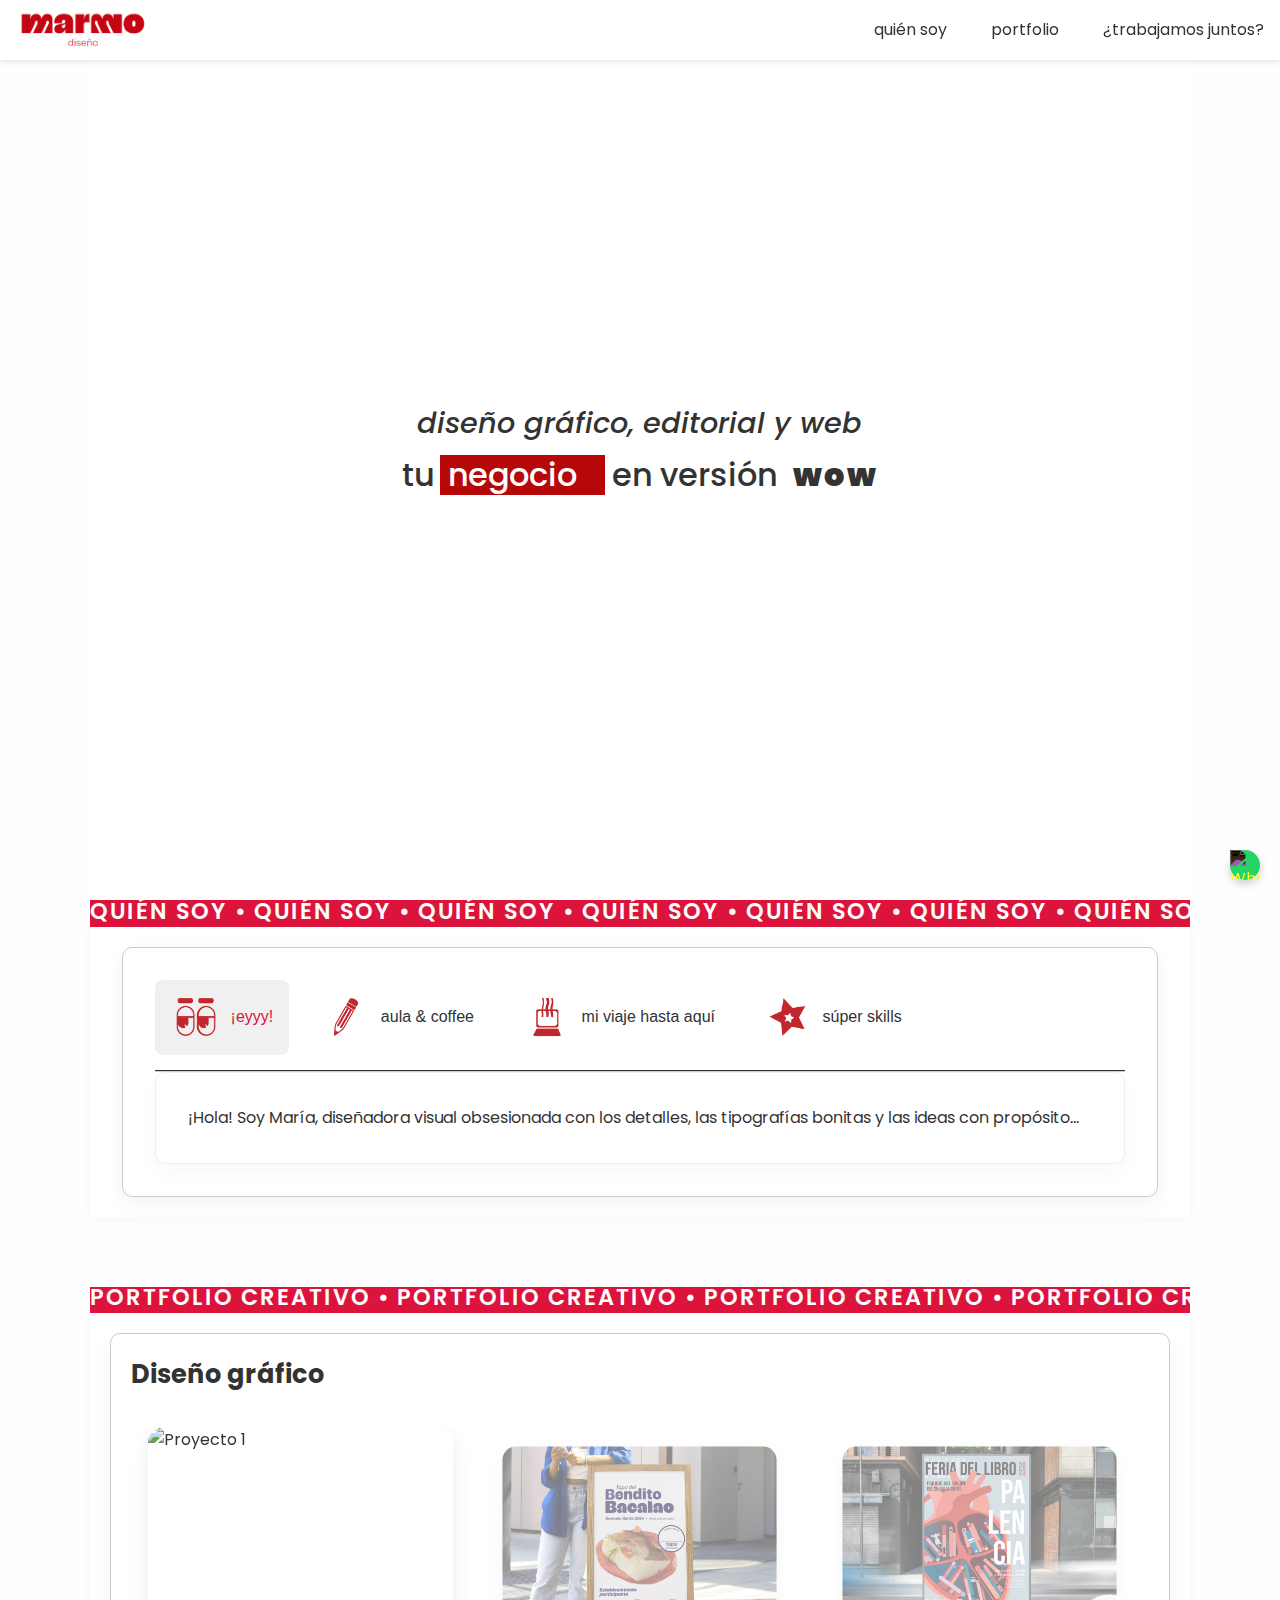
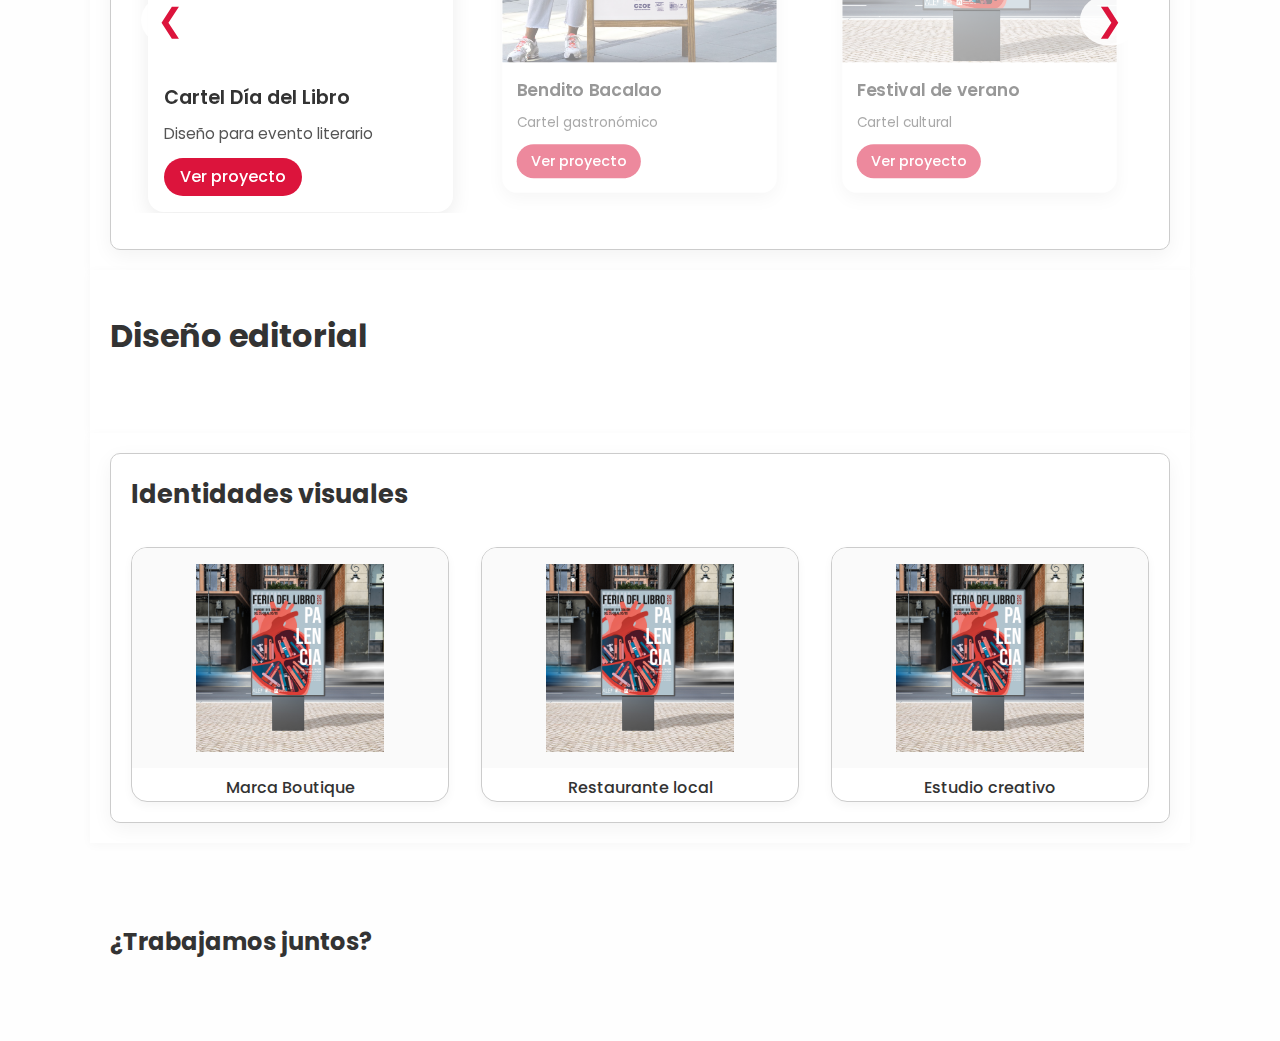
==== commit bf962599: "diseño editorial" ====
--- a/index.html
+++ b/index.html
@@ -246,8 +246,6 @@
 
         section {
             padding: 80px 20px;
-            /*para que no quede debajo del header*/
-            min-height: 100vh;
             max-width: 1100px;
             margin: 0 auto;
         }
@@ -474,9 +472,11 @@
         /****************/
         .section--about {
             background-color: white;
-            padding: 40px 2rem;
-            width: 100%;
+            padding: 20px 2rem;
             box-shadow: 0 2px 10px rgba(0, 0, 0, 0.03);
+            max-width: 1100px;
+            margin: 0 auto;
+            margin-bottom: 70px;
         }
 
         .tabs__container {
@@ -648,7 +648,9 @@
             background-color: white;
             padding: 20px 20px;
             box-shadow: 0 2px 10px rgba(0, 0, 0, 0.03);
-            margin-bottom: 40px;
+            margin-bottom: 20px;
+            max-width: 1100px;
+            margin: 0 auto;
         }
 
         .portfolio-box {
@@ -656,7 +658,7 @@
             border: 1px solid #ccc;
             border-radius: 10px;
             max-width: 1100px;
-            margin: 0 ;
+            margin: 0;
             padding: 20px 20px;
             box-shadow: 0 6px 20px rgba(0, 0, 0, 0.05);
         }
@@ -667,7 +669,8 @@
             justify-content: center;
             max-width: 1100px;
             padding: 0;
-            margin: 20px auto 10px auto;
+            margin: 0 auto;
+            width: 100%;
         }
 
         .marquee {
@@ -930,38 +933,198 @@
             }
         }
 
+
         /************************************/
         /*SECCIÓN PORTFOLIO DISEÑO EDITORIAL*/
         /************************************/
 
-        .editorial__gallery {
+        .section--editorial {
+            max-width: 1100px;
+            margin: 0 auto;
+            padding: 40px 20px;
+            box-shadow: 0 2px 10px rgba(0, 0, 0, 0.03);
+            background-color: #fff;
+        }
+
+        .editorial__title {
+            font-size: 2rem;
+            text-align: left;
+            margin-bottom: 2rem;
+        }
+
+        .editorial__grid {
             display: grid;
             grid-template-columns: repeat(auto-fit, minmax(280px, 1fr));
             gap: 2rem;
         }
 
-        .editorial__item {
+        .editorial__card {
+            width: 100%;
+            perspective: 1000px;
+            /*efecto 3D*/
+            cursor: pointer;
+        }
+
+        /*contenedor interior que se gira*/
+        .editorial__flip {
+            width: 100%;
+            height: 100%;
+            position: relative;
+            transition: transform 0.8s ease;
+            transform-style: preserve-3d;
+        }
+
+        /*Caras de la tarjeta*/
+        .editorial__card-front,
+        .editorial__card-back {
+            position: absolute;
+            width: 100%;
+            height: 100%;
+            backface-visibility: hidden;
+            border-radius: 0.5rem;
+            overflow: hidden;
+            box-shadow: 0 4px 10px rgba(0, 0, 0, 0.1);
+        }
+
+        /*Imagen cara frontal*/
+        .editorial__card-front .editorial__image {
+            width: 100%;
+            height: 100%;
+            object-fit: cover;
+            display: block;
+        }
+
+        /*Cara trasera (texto y botón)*/
+        .editorial__card-back {
+            background: #fafafa;
+            display: flex;
+            flex-direction: column;
+            justify-content: center;
+            align-items: center;
+            transform: rotateY(180deg);
+            padding: 1rem;
+            text-align: center;
+        }
+
+        .editorial__card-title {
+            margin-bottom: 0.5rem;
+            font-size: 1.1rem;
+        }
+
+        .editorial__card-desc {
+            font-size: 0.95rem;
+            color: #333;
+            margin-bottom: 1rem;
+        }
+
+        /*Efecto de girar con hover*/
+        .editorial__card:hover .editorial__flip {
+            transform: rotateY(180deg);
+        }
+
+        /*Botón Ver más*/
+        .editorial__btn {
+            margin-top: 0.8rem;
+            padding: 0.6rem 1rem;
+            border: none;
+            border-radius: 2rem;
+            background: crimson;
+            color: #fff;
+            font-weight: 500;
+            cursor: pointer;
+            transition: background 0.3s;
+        }
+
+        .editorial__btn:hover {
+            background: #a30000;
+        }
+
+        /*-----MODAL SECCIÓN EDITORIAL------*/
+        /*----------------------------------*/
+        .editorial-modal {
+            position: fixed;
+            inset: 0;
+            display: none;
+            /*oculto por defecto*/
+            justify-content: center;
+            align-items: center;
+            z-index: 999;
+        }
+
+        .editorial-modal--active {
+            display: flex;
+        }
+
+        /*Fondo semitransparente*/
+        .editorial-modal__overlay {
+            position: absolute;
+            inset: 0;
+            background: rgba(0, 0, 0, 0.6);
+        }
+
+        /*Contenedor principal modal*/
+        .editorial-modal__content {
+            position: relative;
             background: #fff;
-            border-radius: 1rem;
-            overflow: hidden;
-            box-shadow: 0 6px 15px rgba(0, 0, 0, 0.05);
-            text-align: center;
-            padding-bottom: 1rem;
-        }
-
-        .editorial__item img {
-            width: 100%;
-            height: auto;
-            display: block;
-            aspect-ratio: 4/3;
+            padding: 2rem;
+            border-radius: 0.5rem;
+            max-width: 800px;
+            width: 90%;
+            max-height: 90vh;
+            overflow-y: auto;
+            z-index: 1;
+            box-shadow: 0 8px 20px rgba(0, 0, 0, 0.2);
+        }
+
+        /*Botón cerrar*/
+        .editorial-modal__close {
+            position: absolute;
+            top: 1rem;
+            right: 1rem;
+            font-size: 1.5rem;
+            background: none;
+            border: none;
+            cursor: pointer;
+        }
+
+        /*Contenido de cada sub-bloque del modal*/
+        .editorial-modal__project {
+            display: none;
+            margin-bottom: 2rem;
+        }
+
+        /*Título, descripción e imágenes de cada proyecto*/
+        .editorial-modal__title {
+            font-size: 1.6rem;
+            margin-bottom: 1rem;
+            color: crimson;
+        }
+
+        .editorial-modal__desc {
+            margin-bottom: 1rem;
+            font-size: 1rem;
+            color: #333;
+        }
+
+        .editorial-modal__gallery {
+            display: flex;
+            flex-wrap: wrap;
+            gap: 1rem;
+        }
+
+        .editorial-modal__image {
+            width: calc(33.333% - 1rem);
             object-fit: cover;
-        }
-
-        .editorial__title {
-            font-size: 1.1rem;
-            margin-top: 1rem;
-            color: #333;
-        }
+            border-radius: 0.3rem;
+        }
+
+        @media screen and (max-width:768px) {
+            .editorial-modal__image {
+                width: 100%;
+            }
+        }
+
+
 
         /********************************/
         /*SECCIÓN PORTFOLIO IDENT VISUAL*/
@@ -1262,30 +1425,138 @@
                 </div>
             </section>
 
+            <!-- Ventana flotante con info proyecto -->
+            <div class="modal" id="projectModal">
+                <div class="modal__overlay"></div>
+                <div class="modal__content">
+                    <button class="modal__close" aria-label="Cerrar modal">&times;</button>
+                    <h3 class="modal__title">Título del proyecto</h3>
+                    <p class="modal__description">Pequeña descripción del proyecto.</p>
+                    <div class="modal__gallery">
+                        <img src="./img/proyectos/diseno_grafico/ejemplo1.png" alt="Imagen 1">
+                        <img src="./img/proyectos/diseno_grafico/ejemplo2.png" alt="Imagen 2">
+                        <img src="./img/proyectos/diseno_grafico/ejemplo3.png" alt="Imagen 3">
+                    </div>
+                </div>
+            </div>
+
+            <!--------->
+
             <!-- Galería diseño editorial -->
-            <section id="editorial" class="section section--portfolio">
-                <div class="portfolio-box">
-                    <h2 class="carousel__title">Diseño editorial</h2>
-                    <div class="editorial__gallery">
-                        <div class="editorial__item">
-                            <img src="./img/proyectos/diseno_grafico/cartel feria libro 2.png" alt="Proyecto editorial 1">
-                            <h3 class="editorial__title">Revista Creativa</h3>
-                            <a href="#" class="carousel__cta">Ver proyecto</a>
+            <section id="editorial" class="section section--editorial">
+                <h2 class="editorial__title">Diseño editorial</h2>
+
+                <div class="editorial__grid">
+                    <!--Tarjeta 1-->
+                    <div class="editorial__card">
+                        <div class="editorial__flip">
+                            <div class="editorial__card-front">
+                                <img class="editorial__image"
+                                    src="./img/proyectos/diseno_editorial/folleto.jpg"
+                                    alt="Portada proyecto editorial 1">
+                            </div>
+                            <div class="editorial__card-back">
+                                <h3 class="editorial__card-title">Revista Creativa</h3>
+                                <p class="editorial__card-desc">Edición especial con ilustraciones y tipografías
+                                    experimentales.</p>
+                                <button class="editorial__btn" data-target="#project-revistaCreativa">Ver más</button>
+                            </div>
                         </div>
-                        <div class="editorial__item">
-                            <img src="./img/proyectos/diseno_grafico/cartel feria libro 2.png" alt="Proyecto editorial 2">
-                            <h3 class="editorial__title">Catálogo diseño</h3>
-                            <a href="#" class="carousel__cta">Ver proyecto</a>
+                    </div>
+                    <!--Tarjeta 2-->
+                    <div class="editorial__card">
+                        <div class="editorial__flip">
+                            <div class="editorial__card-front">
+                                <img class="editorial__image"
+                                    src="./img/proyectos/diseno_editorial/folleto.jpg"
+                                    alt="Portada proyecto editorial 2">
+                            </div>
+                            <div class="editorial__card-back">
+                                <h3 class="editorial__card-title">Catálogo de Diseño</h3>
+                                <p class="editorial__card-desc">Aquí va la descripción del proyecto</p>
+                                <button class="editorial__btn" data-target="#project-catalogoDiseno">Ver más</button>
+                            </div>
                         </div>
-                        <div class="editorial__item">
-                            <img src="./img/proyectos/diseno_grafico/cartel feria libro 2.png" alt="Proyecto editorial 3">
-                            <h3 class="editorial__title">Editorial poética</h3>
-                            <a href="#" class="carousel__cta">Ver proyecto</a>
+                    </div>
+                    <!--Tarjeta 3-->
+                    <div class="editorial__card">
+                        <div class="editorial__flip">
+                            <div class="editorial__card-front">
+                                <img class="editorial__image"
+                                    src="./img/proyectos/diseno_editorial/folleto.jpg"
+                                    alt="Portada proyecto editorial 3">
+                            </div>
+                            <div class="editorial__card-back">
+                                <h3 class="editorial__card-title">Libro poesía</h3>
+                                <p class="editorial__card-desc">Aquí va la descripción del proyecto</p>
+                                <button class="editorial__btn" data-target="#project-libroPoesia">Ver más</button>
+                            </div>
                         </div>
-                        <!-- Añade más proyectos si quieres -->
                     </div>
                 </div>
             </section>
+
+            <!--Modal para la sección editorial (Bloque con sub-bloques dentro)-->
+            <div id="editorialModal" class="editorial-modal">
+                <div class="editorial-modal__overlay"></div>
+                <div class="editorial-modal__content">
+                    <button class="editorial-modal__close">&times;</button>
+
+                    <!--Bloques de contenido para cada proyecto (ID único)-->
+                    <!-- Proyecto 1 -->
+                    <div class="editorial-modal__project" id="project-revistaCreativa">
+                        <h3 class="editorial-modal__title">Revista Creativa</h3>
+                        <p class="editorial-modal__desc">
+                            Edición especial con ilustraciones vanguardistas, tipografía experimental
+                            y una maquetación que explora conceptos minimalistas.
+                        </p>
+                        <div class="editorial-modal__gallery">
+                            <img src="./img/proyectos/diseno_editorial/folleto.jpg" alt="Página 1"
+                                class="editorial-modal__image">
+                            <img src="./img/proyectos/diseno_editorial/folleto.jpg" alt="Página 2"
+                                class="editorial-modal__image">
+                            <img src="./img/proyectos/diseno_editorial/folleto.jpg" alt="Página 3"
+                                class="editorial-modal__image">
+                        </div>
+                    </div>
+
+                    <!-- Proyecto 2 -->
+                    <div class="editorial-modal__project" id="project-catalogoDiseno">
+                        <h3 class="editorial-modal__title">Catálogo de Diseño</h3>
+                        <p class="editorial-modal__desc">
+                            Recopilación de proyectos con enfoque en tendencias
+                            y un repaso a la evolución estética de este año.
+                        </p>
+                        <div class="editorial-modal__gallery">
+                            <img src="./img/proyectos/diseno_editorial/folleto.jpg" alt="Página 1"
+                                class="editorial-modal__image">
+                            <img src="./img/proyectos/diseno_editorial/folleto.jpg" alt="Página 2"
+                                class="editorial-modal__image">
+                        </div>
+                    </div>
+
+                    <!-- Proyecto 3 -->
+                    <div class="editorial-modal__project" id="project-libroPoesia">
+                        <h3 class="editorial-modal__title">Libro poesía</h3>
+                        <p class="editorial-modal__desc">
+                            Proyecto que combina poesía e imagen,
+                            con especial protagonismo de la composición tipográfica
+                            y la fotografía conceptual.
+                        </p>
+                        <div class="editorial-modal__gallery">
+                            <img src="./img/proyectos/diseno_editorial/folleto.jpg" alt="Página 1"
+                                class="editorial-modal__image">
+                            <img src="./img/proyectos/diseno_editorial/folleto.jpg" alt="Página 2"
+                                class="editorial-modal__image">
+                            <img src="./img/proyectos/diseno_editorial/folleto.jpg" alt="Página 3"
+                                class="editorial-modal__image">
+                        </div>
+                    </div>
+
+                </div>
+            </div>
+
+            <!--------->
 
             <!-- Sección identidades visuales -->
             <section id="identidad" class="section section--portfolio">
@@ -1304,26 +1575,13 @@
                             <img src="./img/proyectos/diseno_grafico/cartel feria libro 2.png" alt="Identidad 3">
                             <h3 class="identity-title">Estudio creativo</h3>
                         </div>
-                        <!-- Añade más tarjetas según necesites -->
+                        <!-- Más tarjetas... -->
                     </div>
                 </div>
             </section>
         </div>
 
-        <!-- Ventana flotante con info proyecto -->
-        <div class="modal" id="projectModal">
-            <div class="modal__overlay"></div>
-            <div class="modal__content">
-                <button class="modal__close" aria-label="Cerrar modal">&times;</button>
-                <h3 class="modal__title">Título del proyecto</h3>
-                <p class="modal__description">Pequeña descripción del proyecto.</p>
-                <div class="modal__gallery">
-                    <img src="./img/proyectos/diseno_grafico/ejemplo1.png" alt="Imagen 1">
-                    <img src="./img/proyectos/diseno_grafico/ejemplo2.png" alt="Imagen 2">
-                    <img src="./img/proyectos/diseno_grafico/ejemplo3.png" alt="Imagen 3">
-                </div>
-            </div>
-        </div>
+
 
 
         <!-- Apartado contacto-->
@@ -1471,7 +1729,7 @@
         const closeBtn = modal.querySelector('.modal__close');
         const overlay = modal.querySelector('.modal__overlay');
 
-        // Lógica para abrir el modal (asigna esto a cada botón "Ver proyecto")
+        // Para abrir el modal (asigna esto a cada botón "Ver proyecto")
         document.querySelectorAll('.carousel__cta').forEach(button => {
             button.addEventListener('click', e => {
                 e.preventDefault();
@@ -1482,6 +1740,56 @@
 
         closeBtn.addEventListener('click', () => modal.classList.remove('active'));
         overlay.addEventListener('click', () => modal.classList.remove('active'));
+
+
+
+        /*-----------------------------------------------------*/
+        /*---------------------DISEÑO EDITORIAL-----------------*/
+
+        //1. Selección del modal y sus elementos
+        const editorialModal = document.getElementById('editorialModal');
+        const editorialOverlay = editorialModal.querySelector('.editorial-modal__overlay');
+        const editorialCloseBtn = editorialModal.querySelector('.editorial-modal__close');
+
+        //2. Ocultamos todos los proyectos del modal
+        function hideAllEditorialProjects() {
+            const projects = editorialModal.querySelectorAll('.editorial-modal__project');
+            projects.forEach(project => {
+                project.style.display = 'none';
+            });
+        }
+
+        //3. Botones "Ver más" de las tarjetas
+        document.querySelectorAll('.editorial__btn').forEach(btn => {
+            btn.addEventListener('click', event => {
+                event.preventDefault();
+                // Obtenemos el ID del proyecto que se quiere ver
+                const targetId = btn.dataset.target; // ej. "#project-revistaCreativa"
+                if (!targetId) return;
+
+                // Oculta todos los proyectos
+                hideAllEditorialProjects();
+
+                // Muestra solo el proyecto indicado
+                const projectToShow = document.querySelector(targetId);
+                if (projectToShow) {
+                    projectToShow.style.display = 'block';
+                    // Abrimos modal
+                    editorialModal.style.display = 'flex';
+                }
+            });
+        });
+
+        //4. Cerrar el modal al hacer click en cierre u overlay
+        function closeEditorialModal() {
+            editorialModal.style.display = 'none';
+            hideAllEditorialProjects(); // por limpieza, se ocultan todos
+        }
+
+        editorialCloseBtn.addEventListener('click', closeEditorialModal);
+        editorialOverlay.addEventListener('click', closeEditorialModal);
+
+
     </script>
 
 </body>
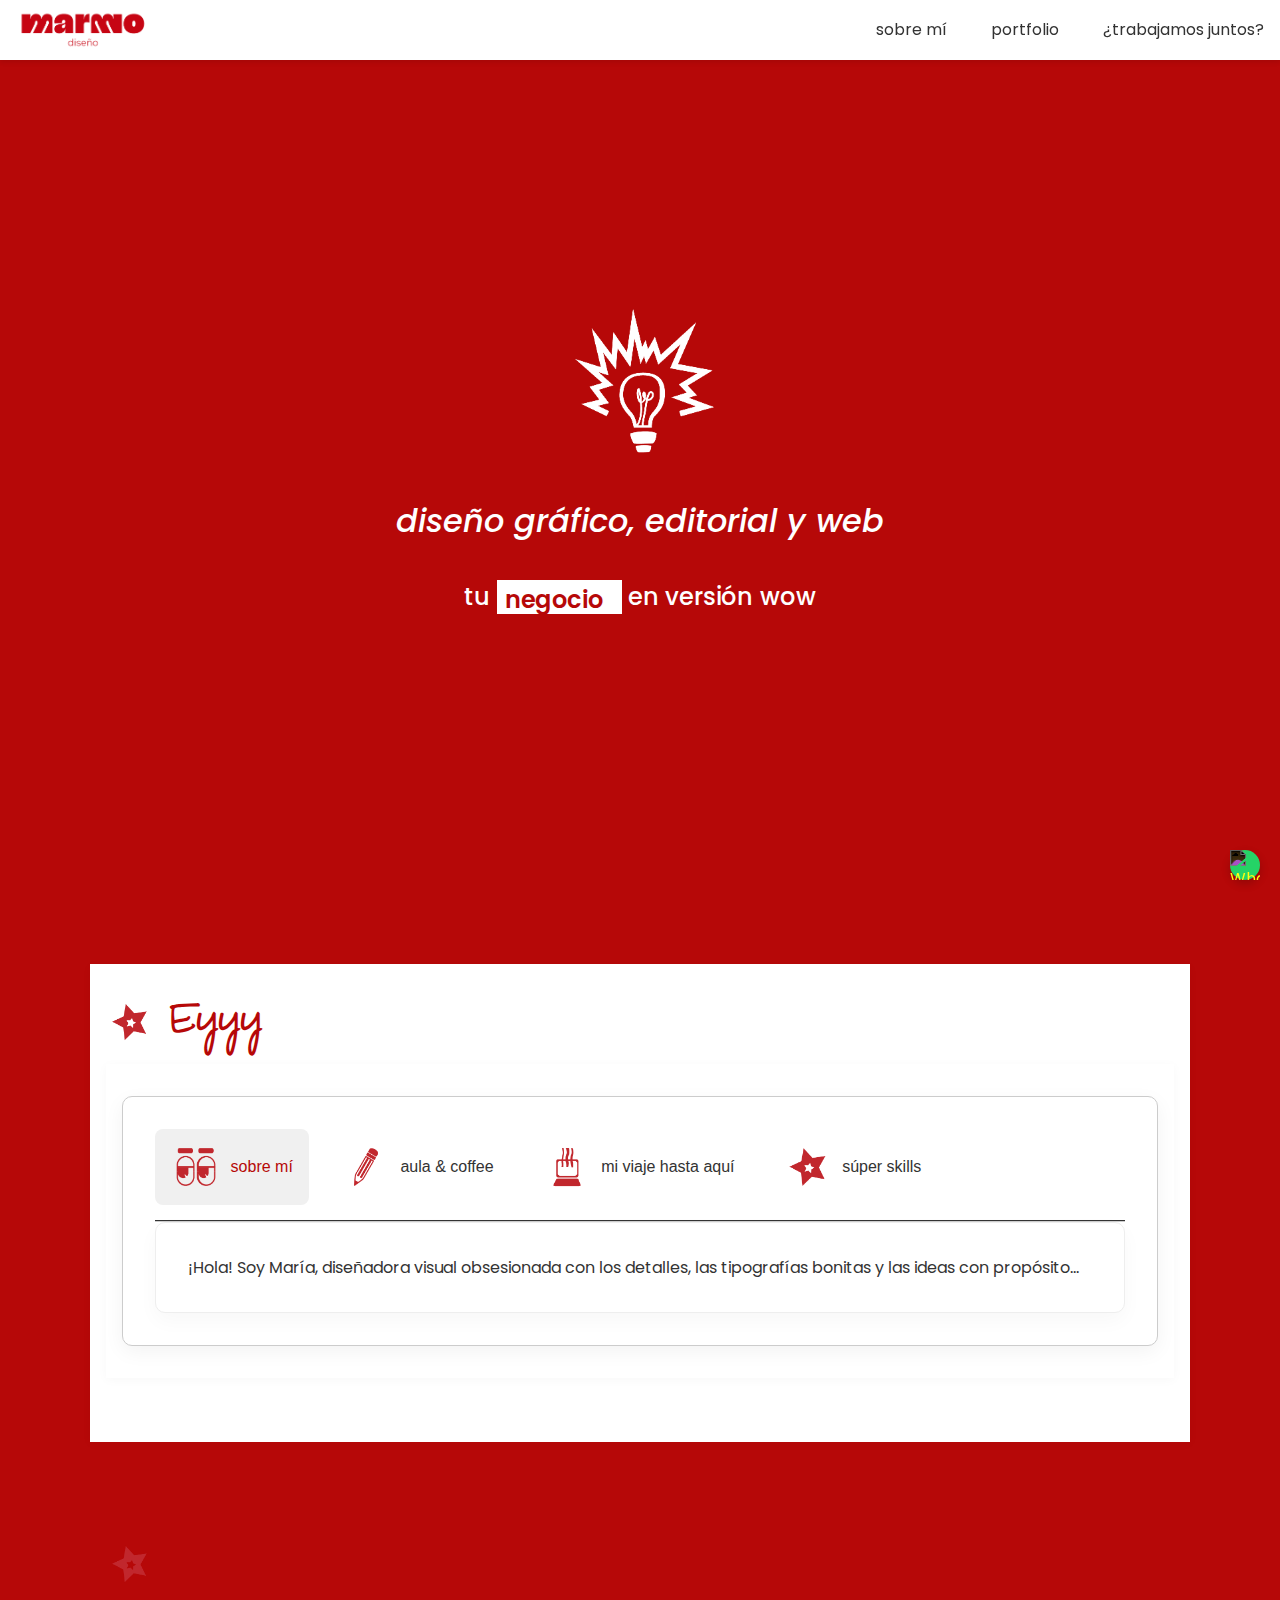
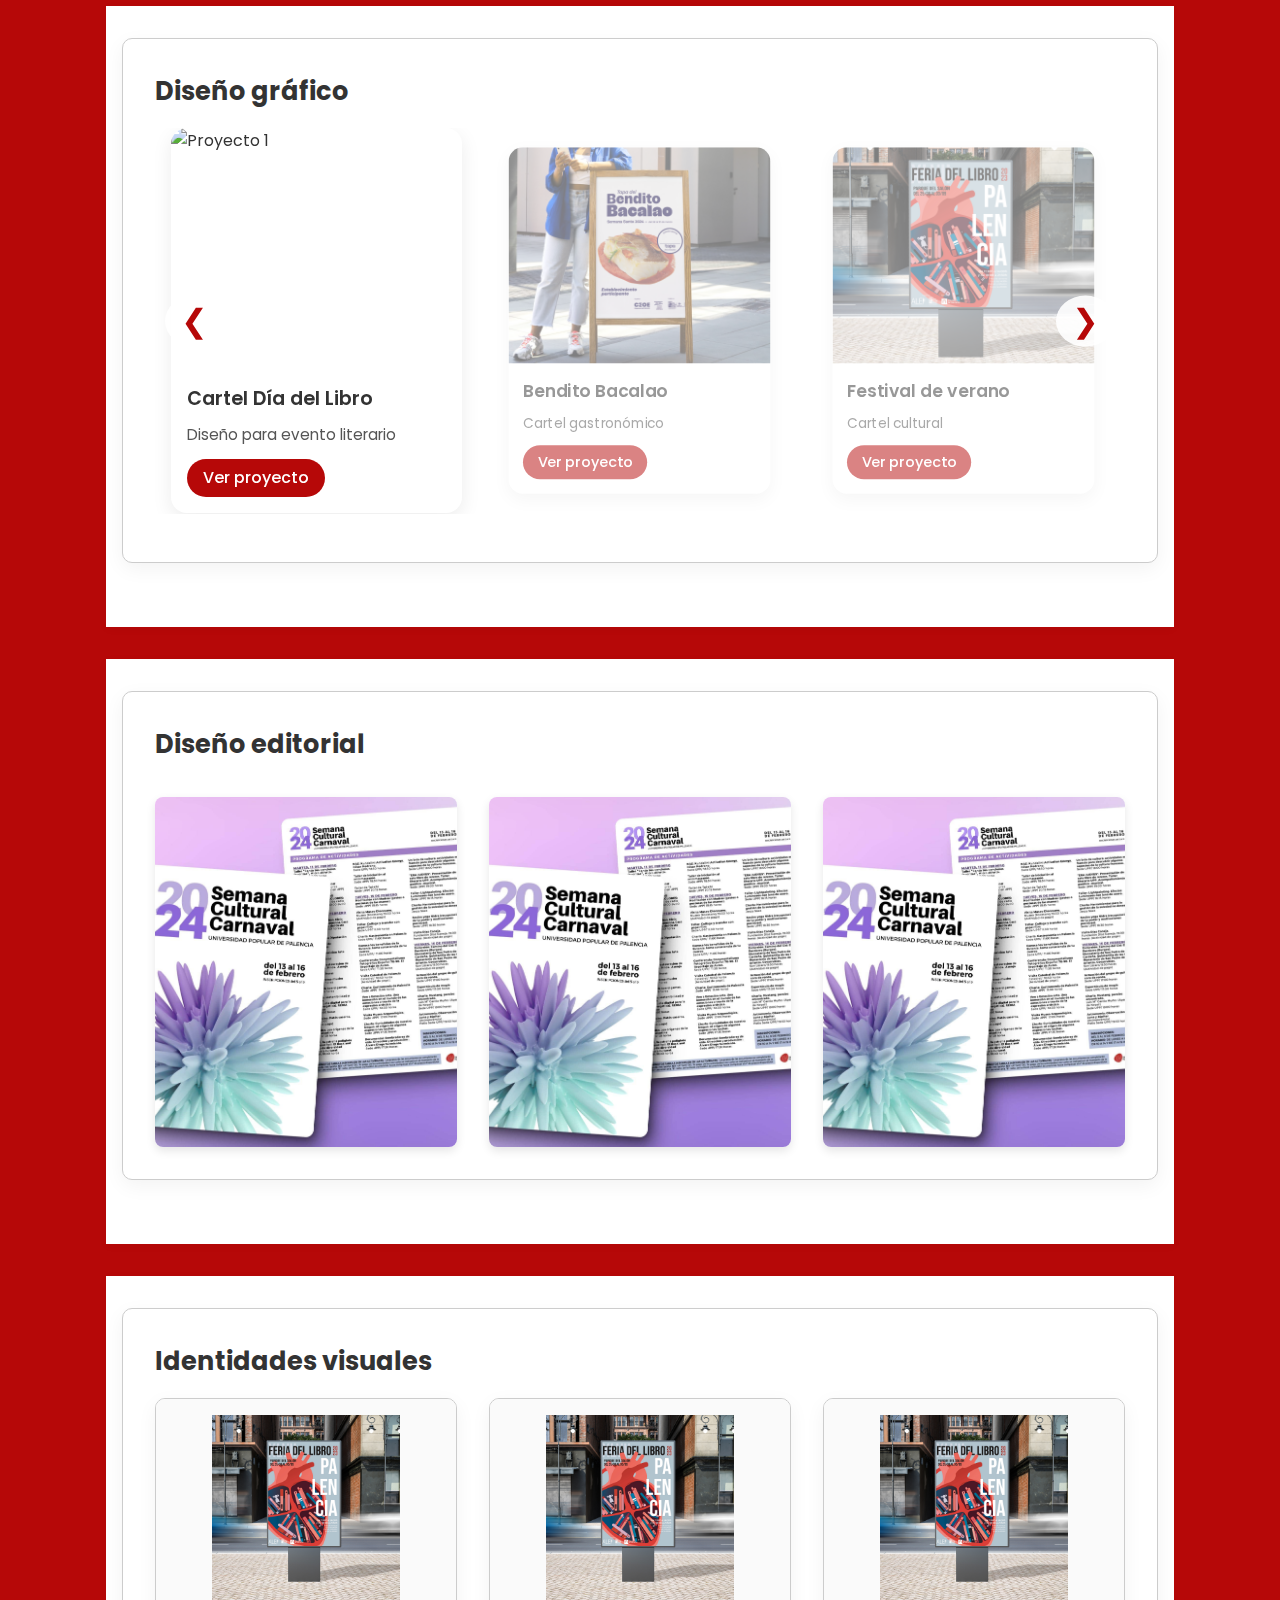
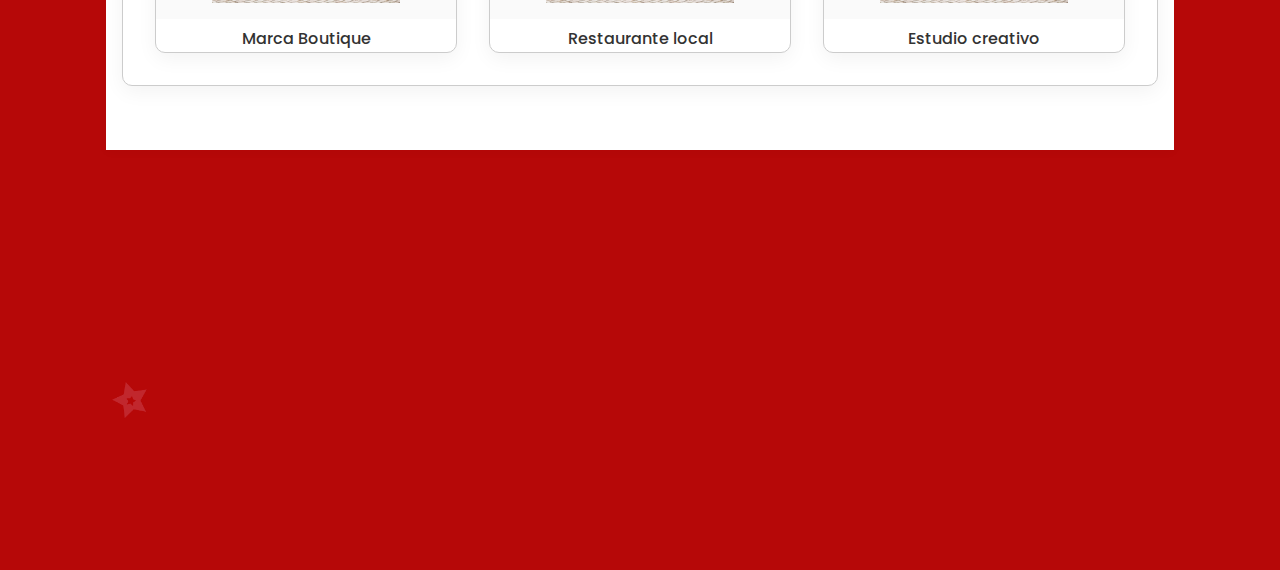
==== commit a6cab788: "cambios martes" ====
--- a/index.html
+++ b/index.html
@@ -6,7 +6,8 @@
     <meta name="viewport" content="width=device-width, initial-scale=1.0">
     <title>Portfolio creativo María Monge</title>
     <link href="https://fonts.googleapis.com/css2?family=Poppins:wght@400;600&display=swap" rel="stylesheet">
-
+    <link href="https://fonts.googleapis.com/css2?family=Give+You+Glory&family=Shadows+Into+Light&display=swap"
+        rel="stylesheet">
     <style>
         /*----------RESET estilos, body y fuentes---------*/
         * {
@@ -18,13 +19,27 @@
         body {
             font-family: 'Poppins', sans-serif;
             color: #333;
-            background-color: #fefefe;
+            background-color: rgb(182, 8, 8);
             line-height: 1.6;
         }
 
         @font-face {
             font-family: 'acaraje';
             src: url(./fonts/acaraje-black.otf) format('opentype');
+        }
+
+        /*Métrica base de espaciado para armonía en el diseño*/
+        :root {
+            --spacing-base: 16px;
+            /* Base principal */
+            --spacing-md: 32px;
+            /* 2 * 16px */
+            --spacing-lg: 64px;
+            /* 4 * 16px */
+        }
+
+        .handwrite {
+            font-family: 'Give you glory';
         }
 
 
@@ -89,7 +104,7 @@
         }
 
         .nav__link:hover {
-            color: crimson;
+            color: rgb(182, 8, 8);
         }
 
 
@@ -120,7 +135,7 @@
 
         .nav__sublink:hover {
             background: #f3f3f3;
-            color: crimson;
+            color: rgb(182, 8, 8);
         }
 
         /*Hover submenú en escritorio*/
@@ -228,7 +243,7 @@
             left: 0;
             width: 0%;
             height: 2px;
-            background-color: crimson;
+            background-color: rgb(182, 8, 8);
             transition: width 0.3s ease;
         }
 
@@ -245,9 +260,10 @@
         /*-----------------------------------------------*/
 
         section {
-            padding: 80px 20px;
+            padding: var(--spacing-lg) var(--spacing-base);
+            margin: 0 auto var(--spacing-lg);
             max-width: 1100px;
-            margin: 0 auto;
+            background-color: rgb(182, 8, 8);
         }
 
         /****************/
@@ -255,13 +271,20 @@
         /****************/
         .hero {
             min-height: 100vh;
-            padding: 6rem 2rem;
+            padding: var(--spacing-lg) var(--spacing-base);
             display: flex;
             flex-direction: column;
             justify-content: center;
             align-items: center;
-            background-color: #fff;
+            background-color: rgb(182, 8, 8);
+            color: white;
             text-align: center;
+        }
+
+        .hero__icon-image {
+            max-width: 200px;
+            width: 100%;
+            height: auto;
         }
 
         .hero__container {
@@ -274,24 +297,15 @@
             /*para que la presentación aparezca suavemente*/
         }
 
-        .hero__intro {
+        .hero__roles {
             font-size: 2rem;
-        }
-
-        .hero__name {
-            font-size: 5rem;
-            font-weight: bold;
-            font-family: 'acaraje', Cambria, serif;
-        }
-
-        .hero__roles {
-            font-size: 1.8rem;
             font-weight: 500;
             font-style: italic;
+            margin-bottom: var(--spacing-md);
         }
 
         .hero__tagline {
-            font-size: 2rem;
+            font-size: 1.5rem;
             font-weight: 500;
             text-align: center;
             display: inline-flex;
@@ -301,24 +315,17 @@
             flex-wrap: wrap;
         }
 
-        /*WOW*/
-        .hero__wow {
-            padding-left: 10px;
-            font-weight: 1000;
-            letter-spacing: 2px;
-        }
-
         /*Rotador palabras con flexbox*/
         .hero__words {
             display: inline-block;
             position: relative;
-            height: 2.5rem;
+            height: 2.1rem;
             overflow: hidden;
-            width: 165px;
+            width: 125px;
             vertical-align: middle;
 
             /*fondo*/
-            background-color: rgb(182, 8, 8);
+            background-color: white;
             padding: 0 0.5rem;
         }
 
@@ -337,7 +344,8 @@
             line-height: 2.5rem;
             text-align: left;
             white-space: nowrap;
-            color: white;
+            color: rgb(182, 8, 8);
+            font-weight: 600;
         }
 
         /*NAV RESPONSIVE*/
@@ -375,26 +383,16 @@
             }
 
             .hero__words {
-                width: 140px;
-                height: 2.2rem;
+                height: 1rem;
             }
 
             .hero__word {
-                font-size: 1.2rem;
-                line-height: 2.2rem;
-            }
-
-            .hero__wow {
-                font-size: 2.5rem;
-                letter-spacing: 1px;
-            }
-
-            .hero__name {
-                font-size: 3.5rem;
+                font-size: 1rem;
+                line-height: 1rem;
             }
 
             .hero__container {
-                padding: 0 1rem;
+                padding: 1rem;
             }
         }
 
@@ -467,16 +465,48 @@
             }
         }
 
-        /****************/
+        /**********************************/
+        /********TÍTULOS SECCIONES********/
+        /**********************************/
+        .section__title-container {
+            display: flex;
+            align-items: center;
+            gap: var(--spacing-base);
+            margin-bottom: var(--spacing-base);
+        }
+
+        .section__title-icon {
+            width: 48px;
+            height: 48px;
+            object-fit: contain;
+        }
+
+        .section__title {
+            font-family: 'Poppins', sans-serif;
+            font-size: 2.4rem;
+            font-weight: 600;
+            color: #333;
+            margin: 0;
+            line-height: 1.2;
+        }
+
+        .section__title .handwrite {
+            display: inline-block;
+            margin-right: 0.5rem;
+            color: rgb(182, 8, 8);
+        }
+
+
+
+        /******************/
         /*SECCIÓN ABOUT ME*/
-        /****************/
+        /******************/
         .section--about {
             background-color: white;
-            padding: 20px 2rem;
+            padding: var(--spacing-md) var(--spacing-base);
+            margin-bottom: var(--spacing-md);
             box-shadow: 0 2px 10px rgba(0, 0, 0, 0.03);
             max-width: 1100px;
-            margin: 0 auto;
-            margin-bottom: 70px;
         }
 
         .tabs__container {
@@ -538,13 +568,13 @@
         }
 
         .tab:hover img {
-            color: crimson;
+            color: rgb(182, 8, 8);
         }
 
         .tab.active {
             background-color: #f0f0f0;
-            color: crimson;
-            border-bottom-color: crimson;
+            color: rgb(182, 8, 8);
+            border-bottom-color: rgb(182, 8, 8);
         }
 
         .tab:hover img,
@@ -636,7 +666,7 @@
             .tab__label {
                 display: block;
                 text-align: center;
-                color: crimson;
+                color: rgb(182, 8, 8);
             }
         }
 
@@ -646,64 +676,22 @@
 
         .section--portfolio {
             background-color: white;
-            padding: 20px 20px;
+            padding: var(--spacing-md) var(--spacing-base);
+            margin-bottom: var(--spacing-md);
             box-shadow: 0 2px 10px rgba(0, 0, 0, 0.03);
-            margin-bottom: 20px;
             max-width: 1100px;
-            margin: 0 auto;
         }
 
         .portfolio-box {
             background: white;
             border: 1px solid #ccc;
             border-radius: 10px;
+            box-shadow: 0 6px 20px rgba(0, 0, 0, 0.05);
             max-width: 1100px;
-            margin: 0;
-            padding: 20px 20px;
-            box-shadow: 0 6px 20px rgba(0, 0, 0, 0.05);
-        }
-
-        /*Título cinta portfolio creativo*/
-        .marquee-wrapper {
-            display: flex;
-            justify-content: center;
-            max-width: 1100px;
-            padding: 0;
-            margin: 0 auto;
-            width: 100%;
-        }
-
-        .marquee {
-            background-color: crimson;
-            overflow: hidden;
-            width: 100%;
-        }
-
-        .marquee__inner {
-            display: inline-block;
-            white-space: nowrap;
-            animation: scroll-left 15s linear infinite;
-        }
-
-        .marquee__inner span {
-            font-size: 1.4rem;
-            font-weight: 600;
-            color: white;
-            text-transform: uppercase;
-            letter-spacing: 2px;
-            padding: 0.4rem 0;
-            line-height: 1;
-        }
-
-        @keyframes scroll-left {
-            0% {
-                transform: translateX(0%);
-            }
-
-            100% {
-                transform: translateX(-50%);
-            }
-        }
+            padding: var(--spacing-md);
+            margin-bottom: var(--spacing-md);
+        }
+
 
         /*Carrusel diseño gráfico*/
 
@@ -711,7 +699,7 @@
             text-align: start;
             font-size: 1.6rem;
             color: #333;
-            margin-bottom: 2rem;
+            margin-bottom: var(--spacing-base);
             margin-top: 0;
             text-align: left;
         }
@@ -780,7 +768,7 @@
         .carousel__cta {
             display: inline-block;
             margin-top: 0.75rem;
-            background: crimson;
+            background: rgb(182, 8, 8);
             color: #fff;
             padding: 0.4rem 1rem;
             border-radius: 2rem;
@@ -802,7 +790,7 @@
             font-size: 2rem;
             cursor: pointer;
             padding: 0.4rem 1rem;
-            color: crimson;
+            color: rgb(182, 8, 8);
             z-index: 1;
             border-radius: 50%;
         }
@@ -831,7 +819,7 @@
         }
 
         .carousel__indicator--active {
-            background: crimson;
+            background: rgb(182, 8, 8);
         }
 
         @media screen and (max-width: 768px) {
@@ -904,7 +892,7 @@
         .modal__title {
             font-size: 1.5rem;
             margin-bottom: 1rem;
-            color: crimson;
+            color: rgb(182, 8, 8);
         }
 
         .modal__description {
@@ -940,22 +928,22 @@
 
         .section--editorial {
             max-width: 1100px;
-            margin: 0 auto;
-            padding: 40px 20px;
+            padding: var(--spacing-md) var(--spacing-base);
+            margin-bottom: var(--spacing-md);
             box-shadow: 0 2px 10px rgba(0, 0, 0, 0.03);
             background-color: #fff;
         }
 
         .editorial__title {
-            font-size: 2rem;
+            font-size: 1.6rem;
             text-align: left;
-            margin-bottom: 2rem;
+            margin-bottom: var(--spacing-md);
         }
 
         .editorial__grid {
             display: grid;
             grid-template-columns: repeat(auto-fit, minmax(280px, 1fr));
-            gap: 2rem;
+            gap: var(--spacing-md);
         }
 
         .editorial__card {
@@ -963,12 +951,14 @@
             perspective: 1000px;
             /*efecto 3D*/
             cursor: pointer;
+            height: 350px;
         }
 
         /*contenedor interior que se gira*/
         .editorial__flip {
             width: 100%;
             height: 100%;
+            aspect-ratio: 3/4;
             position: relative;
             transition: transform 0.8s ease;
             transform-style: preserve-3d;
@@ -1028,7 +1018,7 @@
             padding: 0.6rem 1rem;
             border: none;
             border-radius: 2rem;
-            background: crimson;
+            background: rgb(182, 8, 8);
             color: #fff;
             font-weight: 500;
             cursor: pointer;
@@ -1097,7 +1087,7 @@
         .editorial-modal__title {
             font-size: 1.6rem;
             margin-bottom: 1rem;
-            color: crimson;
+            color: rgb(182, 8, 8);
         }
 
         .editorial-modal__desc {
@@ -1122,6 +1112,36 @@
             .editorial-modal__image {
                 width: 100%;
             }
+
+            .editorial__flip {
+                aspect-ratio: 1/1;
+            }
+
+            .editorial__card {
+                height: 250px;
+            }
+
+            .editorial__card-title {
+                font-size: 1rem;
+            }
+
+            .editorial__card-desc {
+                font-size: 0.9rem;
+            }
+
+            .editorial__btn {
+                padding: 0.4rem 0.8rem;
+            }
+
+            .editorial__card:hover .editorial__flip {
+                transform: none;
+                /*tarjeta no gira*/
+            }
+
+            /*para que la tarjeta gire con clic en móvil*/
+            .editorial__flip.is-flipped {
+                transform: rotateY(180deg);
+            }
         }
 
 
@@ -1139,9 +1159,9 @@
         .identity-card {
             background: white;
             border: 1px solid #ccc;
-            border-radius: 1rem;
+            border-radius: 10px;
             overflow: hidden;
-            box-shadow: 0 4px 10px rgba(0, 0, 0, 0.04);
+            box-shadow: 0 6px 20px rgba(0, 0, 0, 0.05);
             transition: transform 0.3s ease, box-shadow 0.3s ease;
             cursor: pointer;
             text-align: center;
@@ -1213,7 +1233,7 @@
                 <!--Menú desktop-->
                 <nav class="nav nav--desktop">
                     <ul class="nav__list">
-                        <li class="nav__item"><a class="nav__link" href="#about-me">quién soy</a></li>
+                        <li class="nav__item"><a class="nav__link" href="#about-me">sobre mí</a></li>
                         <li class="nav__item nav__item--submenu">
                             <a class="nav__link" href="#portfolio">portfolio</a>
                             <ul class="nav__submenu">
@@ -1232,7 +1252,7 @@
                 <!--Menú móvil-->
                 <nav class="nav nav--mobile">
                     <ul class="nav__list nav__list--mobile">
-                        <li class="nav__item"><a class="nav__link" href="#about-me">quién soy</a></li>
+                        <li class="nav__item"><a class="nav__link" href="#about-me">sobre mí</a></li>
                         <li class="nav__item nav__item--submenu">
                             <a class="nav__link" href="#portfolio">portfolio</a>
                             <ul class="nav__submenu">
@@ -1250,98 +1270,102 @@
         <!--Inicio-->
         <section id="inicio" class="hero">
             <div class="hero__container">
-                <p class="hero__roles">diseño <span class="hero__designer">gráfico, editorial y web</span></p>
-                <p class="hero__tagline">
-                    tu
-                    <span class="hero__words">
-                        <span class="hero__inner">
-                            <span class="hero__word">negocio</span>
-                            <span class="hero__word">marca</span>
-                            <span class="hero__word">proyecto</span>
-                            <span class="hero__word">idea</span>
-                            <span class="hero__word">web</span>
+                <div class="hero__icon">
+                    <img class="hero__icon-image" src="./img/iconos/idea_blanco.png" alt="">
+                </div>
+                <div class="hero__content">
+                    <p class="hero__roles">diseño <span class="hero__designer">gráfico, editorial y web</span></p>
+                    <p class="hero__tagline">
+                        tu
+                        <span class="hero__words">
+                            <span class="hero__inner">
+                                <span class="hero__word">negocio</span>
+                                <span class="hero__word">marca</span>
+                                <span class="hero__word">proyecto</span>
+                                <span class="hero__word">idea</span>
+                                <span class="hero__word">web</span>
+                            </span>
                         </span>
-                    </span>
-                    en versión <span class="hero__wow">wow</span>
-                </p>
-            </div>
-        </section>
-
-        <!-- Título cinta-->
-        <div class="marquee-wrapper">
-            <div class="marquee">
-                <div class="marquee__inner">
-                    <span>Quién soy • Quién soy • Quién soy • Quién soy • Quién soy • Quién soy • Quién soy • Quién soy
-                        • </span>
-                    <span>Quién soy • Quién soy • Quién soy • Quién soy • Quién soy • Quién soy • Quién soy • Quién soy
-                        • </span>
-                </div>
-            </div>
-        </div>
-
-        <!--Apartado presentación-->
-        <section id="about-me" class="section section--about">
-            <div class="tabs__container">
-
-                <!--Navegación pestañas-->
-                <div class="tabs__nav">
-                    <button class="tab active" data-tab="me">
-                        <img src="./img/iconos/ojos.png" alt="Icono sobre mí">
-                        <span>¡eyyy!</span>
-                    </button>
-                    <button class="tab" data-tab="studies">
-                        <img src="./img/iconos/lapiz.png" alt="Icono estudios">
-                        <span>aula & coffee</span>
-                    </button>
-                    <button class="tab" data-tab="experience">
-                        <img src="./img/iconos/ordenador.png" alt="Icono experiencia">
-                        <span>mi viaje hasta aquí</span>
-                    </button>
-                    <button class="tab" data-tab="skills">
-                        <img src="./img/iconos/estrella.png" alt="Icono skills">
-                        <span>súper skills</span>
-                    </button>
-                </div>
-
-                <!--Contenido de cada pestaña-->
-                <div class="tabs__content">
-                    <div class="tab__panel active" id="tab-me">
-                        <h3 class="tab__label">Conóceme</h3>
-                        <p>¡Hola! Soy María, diseñadora visual obsesionada con los detalles, las tipografías bonitas y
-                            las ideas con propósito...</p>
-                    </div>
-                    <div class="tab__panel" id="tab-studies">
-                        <h3 class="tab__label">Estudios</h3>
-                        <p>Graduada en Diseño Gráfico por [Nombre], con cursos especializados en UX, branding y
-                            dirección de arte...</p>
-                    </div>
-                    <div class="tab__panel" id="tab-experience">
-                        <h3 class="tab__label">Mi experiencia</h3>
-                        <p>He trabajado con agencias, marcas personales y startups creando identidad visual, materiales
-                            editoriales y experiencias web...</p>
-                    </div>
-                    <div class="tab__panel" id="tab-skills">
-                        <h3 class="tab__label">Skills</h3>
-                        <p>Illustrator, Figma, InDesign, Photoshop, HTML, CSS... pero también empatía, comunicación
-                            visual y criterio estético.</p>
-                    </div>
+                        en versión <span class="hero__wow">wow</span>
+                    </p>
                 </div>
             </div>
         </section>
 
-        <!-- Título cinta-->
-        <div class="marquee-wrapper">
-            <div class="marquee">
-                <div class="marquee__inner">
-                    <span>Portfolio creativo • Portfolio creativo • Portfolio creativo • Portfolio creativo • </span>
-                    <span>Portfolio creativo • Portfolio creativo • Portfolio creativo • Portfolio creativo • </span>
+        <!-- About me-->
+        <section class="section section--about">
+            <!-- Título-->
+            <div class="section__title-container">
+                <img class="section__title-icon" src="./img/iconos/estrella.png" alt="Icono de la sección" />
+                <h2 class="section__title">
+                    <span class="handwrite">Eyyy</span>
+                </h2>
+            </div>
+
+            <!--Apartado presentación-->
+            <section id="about-me" class="section section--about">
+                <div class="tabs__container">
+
+                    <!--Navegación pestañas-->
+                    <div class="tabs__nav">
+                        <button class="tab active" data-tab="me">
+                            <img src="./img/iconos/ojos.png" alt="Icono sobre mí">
+                            <span>sobre mí</span>
+                        </button>
+                        <button class="tab" data-tab="studies">
+                            <img src="./img/iconos/lapiz.png" alt="Icono estudios">
+                            <span>aula & coffee</span>
+                        </button>
+                        <button class="tab" data-tab="experience">
+                            <img src="./img/iconos/ordenador.png" alt="Icono experiencia">
+                            <span>mi viaje hasta aquí</span>
+                        </button>
+                        <button class="tab" data-tab="skills">
+                            <img src="./img/iconos/estrella.png" alt="Icono skills">
+                            <span>súper skills</span>
+                        </button>
+                    </div>
+
+                    <!--Contenido de cada pestaña-->
+                    <div class="tabs__content">
+                        <div class="tab__panel active" id="tab-me">
+                            <h3 class="tab__label">Conóceme</h3>
+                            <p>¡Hola! Soy María, diseñadora visual obsesionada con los detalles, las tipografías bonitas
+                                y
+                                las ideas con propósito...</p>
+                        </div>
+                        <div class="tab__panel" id="tab-studies">
+                            <h3 class="tab__label">Estudios</h3>
+                            <p>Graduada en Diseño Gráfico por [Nombre], con cursos especializados en UX, branding y
+                                dirección de arte...</p>
+                        </div>
+                        <div class="tab__panel" id="tab-experience">
+                            <h3 class="tab__label">Mi experiencia</h3>
+                            <p>He trabajado con agencias, marcas personales y startups creando identidad visual,
+                                materiales
+                                editoriales y experiencias web...</p>
+                        </div>
+                        <div class="tab__panel" id="tab-skills">
+                            <h3 class="tab__label">Skills</h3>
+                            <p>Illustrator, Figma, InDesign, Photoshop, HTML, CSS... pero también empatía, comunicación
+                                visual y criterio estético.</p>
+                        </div>
+                    </div>
                 </div>
+            </section>
+        </section>
+
+        <!--Portfolio-->
+        <section id="portfolio" class="section section-portfolio">
+            <!--Título apartado-->
+            <div class="section__title-container">
+                <img class="section__title-icon" src="./img/iconos/estrella.png" alt="Icono de la sección" />
+                <h2 class="section__title">
+                    <span class="handwrite">Portfolio</span>
+                </h2>
             </div>
-        </div>
-
-        <!--Apartado trabajos-->
-        <div id="portfolio">
-            <!-- Galería diseño gráfico -->
+
+            <!--Subsección: DISEÑO GRÁFICO-->
             <section id="grafico" class="section section--portfolio">
                 <div class="portfolio-box">
                     <h2 class="carousel__title">Diseño gráfico</h2>
@@ -1423,142 +1447,135 @@
                         <div class="carousel__indicators"></div>
                     </div>
                 </div>
+                <!-- Ventana flotante con info proyecto -->
+                <div class="modal" id="projectModal">
+                    <div class="modal__overlay"></div>
+                    <div class="modal__content">
+                        <button class="modal__close" aria-label="Cerrar modal">&times;</button>
+                        <h3 class="modal__title">Título del proyecto</h3>
+                        <p class="modal__description">Pequeña descripción del proyecto.</p>
+                        <div class="modal__gallery">
+                            <img src="./img/proyectos/diseno_grafico/cartel feria libro.png" alt="Imagen 1">
+                            <img src="./img/proyectos/diseno_grafico/cartel feria libro.png" alt="Imagen 2">
+                            <img src="./img/proyectos/diseno_grafico/cartel feria libro.png" alt="Imagen 3">
+                        </div>
+                    </div>
             </section>
 
-            <!-- Ventana flotante con info proyecto -->
-            <div class="modal" id="projectModal">
-                <div class="modal__overlay"></div>
-                <div class="modal__content">
-                    <button class="modal__close" aria-label="Cerrar modal">&times;</button>
-                    <h3 class="modal__title">Título del proyecto</h3>
-                    <p class="modal__description">Pequeña descripción del proyecto.</p>
-                    <div class="modal__gallery">
-                        <img src="./img/proyectos/diseno_grafico/ejemplo1.png" alt="Imagen 1">
-                        <img src="./img/proyectos/diseno_grafico/ejemplo2.png" alt="Imagen 2">
-                        <img src="./img/proyectos/diseno_grafico/ejemplo3.png" alt="Imagen 3">
-                    </div>
-                </div>
-            </div>
-
-            <!--------->
-
-            <!-- Galería diseño editorial -->
+            <!--Subsección: DISEÑO EDITORIAL-->
             <section id="editorial" class="section section--editorial">
-                <h2 class="editorial__title">Diseño editorial</h2>
-
-                <div class="editorial__grid">
-                    <!--Tarjeta 1-->
-                    <div class="editorial__card">
-                        <div class="editorial__flip">
-                            <div class="editorial__card-front">
-                                <img class="editorial__image"
-                                    src="./img/proyectos/diseno_editorial/folleto.jpg"
-                                    alt="Portada proyecto editorial 1">
+                <div class="portfolio-box">
+                    <h2 class="editorial__title">Diseño editorial</h2>
+                    <div class="editorial__grid">
+                        <!--Tarjeta 1-->
+                        <div class="editorial__card">
+                            <div class="editorial__flip">
+                                <div class="editorial__card-front">
+                                    <img class="editorial__image" src="./img/proyectos/diseno_editorial/folleto.jpg"
+                                        alt="Portada proyecto editorial 1">
+                                </div>
+                                <div class="editorial__card-back">
+                                    <h3 class="editorial__card-title">Revista Creativa</h3>
+                                    <p class="editorial__card-desc">Edición especial con ilustraciones y tipografías
+                                        experimentales.</p>
+                                    <button class="editorial__btn" data-target="#project-revistaCreativa">Ver
+                                        más</button>
+                                </div>
                             </div>
-                            <div class="editorial__card-back">
-                                <h3 class="editorial__card-title">Revista Creativa</h3>
-                                <p class="editorial__card-desc">Edición especial con ilustraciones y tipografías
-                                    experimentales.</p>
-                                <button class="editorial__btn" data-target="#project-revistaCreativa">Ver más</button>
+                        </div>
+                        <!--Tarjeta 2-->
+                        <div class="editorial__card">
+                            <div class="editorial__flip">
+                                <div class="editorial__card-front">
+                                    <img class="editorial__image" src="./img/proyectos/diseno_editorial/folleto.jpg"
+                                        alt="Portada proyecto editorial 2">
+                                </div>
+                                <div class="editorial__card-back">
+                                    <h3 class="editorial__card-title">Catálogo de Diseño</h3>
+                                    <p class="editorial__card-desc">Aquí va la descripción del proyecto</p>
+                                    <button class="editorial__btn" data-target="#project-catalogoDiseno">Ver
+                                        más</button>
+                                </div>
+                            </div>
+                        </div>
+                        <!--Tarjeta 3-->
+                        <div class="editorial__card">
+                            <div class="editorial__flip">
+                                <div class="editorial__card-front">
+                                    <img class="editorial__image" src="./img/proyectos/diseno_editorial/folleto.jpg"
+                                        alt="Portada proyecto editorial 3">
+                                </div>
+                                <div class="editorial__card-back">
+                                    <h3 class="editorial__card-title">Libro poesía</h3>
+                                    <p class="editorial__card-desc">Aquí va la descripción del proyecto</p>
+                                    <button class="editorial__btn" data-target="#project-libroPoesia">Ver más</button>
+                                </div>
                             </div>
                         </div>
                     </div>
-                    <!--Tarjeta 2-->
-                    <div class="editorial__card">
-                        <div class="editorial__flip">
-                            <div class="editorial__card-front">
-                                <img class="editorial__image"
-                                    src="./img/proyectos/diseno_editorial/folleto.jpg"
-                                    alt="Portada proyecto editorial 2">
+                    <!--Modal para la sección editorial (Bloque con sub-bloques dentro)-->
+                    <div id="editorialModal" class="editorial-modal">
+                        <div class="editorial-modal__overlay"></div>
+                        <div class="editorial-modal__content">
+                            <button class="editorial-modal__close">&times;</button>
+
+                            <!--Bloques de contenido para cada proyecto (ID único)-->
+                            <!-- Proyecto 1 -->
+                            <div class="editorial-modal__project" id="project-revistaCreativa">
+                                <h3 class="editorial-modal__title">Revista Creativa</h3>
+                                <p class="editorial-modal__desc">
+                                    Edición especial con ilustraciones vanguardistas, tipografía experimental
+                                    y una maquetación que explora conceptos minimalistas.
+                                </p>
+                                <div class="editorial-modal__gallery">
+                                    <img src="./img/proyectos/diseno_editorial/folleto.jpg" alt="Página 1"
+                                        class="editorial-modal__image">
+                                    <img src="./img/proyectos/diseno_editorial/folleto.jpg" alt="Página 2"
+                                        class="editorial-modal__image">
+                                    <img src="./img/proyectos/diseno_editorial/folleto.jpg" alt="Página 3"
+                                        class="editorial-modal__image">
+                                </div>
                             </div>
-                            <div class="editorial__card-back">
-                                <h3 class="editorial__card-title">Catálogo de Diseño</h3>
-                                <p class="editorial__card-desc">Aquí va la descripción del proyecto</p>
-                                <button class="editorial__btn" data-target="#project-catalogoDiseno">Ver más</button>
+
+                            <!-- Proyecto 2 -->
+                            <div class="editorial-modal__project" id="project-catalogoDiseno">
+                                <h3 class="editorial-modal__title">Catálogo de Diseño</h3>
+                                <p class="editorial-modal__desc">
+                                    Recopilación de proyectos con enfoque en tendencias
+                                    y un repaso a la evolución estética de este año.
+                                </p>
+                                <div class="editorial-modal__gallery">
+                                    <img src="./img/proyectos/diseno_editorial/folleto.jpg" alt="Página 1"
+                                        class="editorial-modal__image">
+                                    <img src="./img/proyectos/diseno_editorial/folleto.jpg" alt="Página 2"
+                                        class="editorial-modal__image">
+                                </div>
                             </div>
-                        </div>
-                    </div>
-                    <!--Tarjeta 3-->
-                    <div class="editorial__card">
-                        <div class="editorial__flip">
-                            <div class="editorial__card-front">
-                                <img class="editorial__image"
-                                    src="./img/proyectos/diseno_editorial/folleto.jpg"
-                                    alt="Portada proyecto editorial 3">
+
+                            <!-- Proyecto 3 -->
+                            <div class="editorial-modal__project" id="project-libroPoesia">
+                                <h3 class="editorial-modal__title">Libro poesía</h3>
+                                <p class="editorial-modal__desc">
+                                    Proyecto que combina poesía e imagen,
+                                    con especial protagonismo de la composición tipográfica
+                                    y la fotografía conceptual.
+                                </p>
+                                <div class="editorial-modal__gallery">
+                                    <img src="./img/proyectos/diseno_editorial/folleto.jpg" alt="Página 1"
+                                        class="editorial-modal__image">
+                                    <img src="./img/proyectos/diseno_editorial/folleto.jpg" alt="Página 2"
+                                        class="editorial-modal__image">
+                                    <img src="./img/proyectos/diseno_editorial/folleto.jpg" alt="Página 3"
+                                        class="editorial-modal__image">
+                                </div>
                             </div>
-                            <div class="editorial__card-back">
-                                <h3 class="editorial__card-title">Libro poesía</h3>
-                                <p class="editorial__card-desc">Aquí va la descripción del proyecto</p>
-                                <button class="editorial__btn" data-target="#project-libroPoesia">Ver más</button>
-                            </div>
+
                         </div>
                     </div>
                 </div>
             </section>
 
-            <!--Modal para la sección editorial (Bloque con sub-bloques dentro)-->
-            <div id="editorialModal" class="editorial-modal">
-                <div class="editorial-modal__overlay"></div>
-                <div class="editorial-modal__content">
-                    <button class="editorial-modal__close">&times;</button>
-
-                    <!--Bloques de contenido para cada proyecto (ID único)-->
-                    <!-- Proyecto 1 -->
-                    <div class="editorial-modal__project" id="project-revistaCreativa">
-                        <h3 class="editorial-modal__title">Revista Creativa</h3>
-                        <p class="editorial-modal__desc">
-                            Edición especial con ilustraciones vanguardistas, tipografía experimental
-                            y una maquetación que explora conceptos minimalistas.
-                        </p>
-                        <div class="editorial-modal__gallery">
-                            <img src="./img/proyectos/diseno_editorial/folleto.jpg" alt="Página 1"
-                                class="editorial-modal__image">
-                            <img src="./img/proyectos/diseno_editorial/folleto.jpg" alt="Página 2"
-                                class="editorial-modal__image">
-                            <img src="./img/proyectos/diseno_editorial/folleto.jpg" alt="Página 3"
-                                class="editorial-modal__image">
-                        </div>
-                    </div>
-
-                    <!-- Proyecto 2 -->
-                    <div class="editorial-modal__project" id="project-catalogoDiseno">
-                        <h3 class="editorial-modal__title">Catálogo de Diseño</h3>
-                        <p class="editorial-modal__desc">
-                            Recopilación de proyectos con enfoque en tendencias
-                            y un repaso a la evolución estética de este año.
-                        </p>
-                        <div class="editorial-modal__gallery">
-                            <img src="./img/proyectos/diseno_editorial/folleto.jpg" alt="Página 1"
-                                class="editorial-modal__image">
-                            <img src="./img/proyectos/diseno_editorial/folleto.jpg" alt="Página 2"
-                                class="editorial-modal__image">
-                        </div>
-                    </div>
-
-                    <!-- Proyecto 3 -->
-                    <div class="editorial-modal__project" id="project-libroPoesia">
-                        <h3 class="editorial-modal__title">Libro poesía</h3>
-                        <p class="editorial-modal__desc">
-                            Proyecto que combina poesía e imagen,
-                            con especial protagonismo de la composición tipográfica
-                            y la fotografía conceptual.
-                        </p>
-                        <div class="editorial-modal__gallery">
-                            <img src="./img/proyectos/diseno_editorial/folleto.jpg" alt="Página 1"
-                                class="editorial-modal__image">
-                            <img src="./img/proyectos/diseno_editorial/folleto.jpg" alt="Página 2"
-                                class="editorial-modal__image">
-                            <img src="./img/proyectos/diseno_editorial/folleto.jpg" alt="Página 3"
-                                class="editorial-modal__image">
-                        </div>
-                    </div>
-
-                </div>
-            </div>
-
-            <!--------->
-
-            <!-- Sección identidades visuales -->
+            <!--Subsección: IDENTIDADES VISUALES-->
             <section id="identidad" class="section section--portfolio">
                 <div class="portfolio-box">
                     <h2 class="carousel__title">Identidades visuales</h2>
@@ -1579,15 +1596,17 @@
                     </div>
                 </div>
             </section>
-        </div>
-
-
-
-
-        <!-- Apartado contacto-->
+        </section>
+
+        <!-- Trabajamos juntos-->
         <section class="section section--contact" id="contacto">
-            <h2 class="section__title">¿Trabajamos juntos?</h2>
-            <!-- formulario contacto, enlaces a mis redes sociales...-->
+            <!--Título apartado-->
+            <div class="section__title-container">
+                <img class="section__title-icon" src="./img/iconos/estrella.png" alt="Icono de la sección" />
+                <h2 class="section__title">
+                    <span class="handwrite">¿Trabajamos juntos?</span>
+                </h2>
+            </div>
         </section>
 
         <!--Icono whatsapp-->
@@ -1789,6 +1808,15 @@
         editorialCloseBtn.addEventListener('click', closeEditorialModal);
         editorialOverlay.addEventListener('click', closeEditorialModal);
 
+        //5. En móviles, la parte trasera se muestra con clic
+        const editorialCards = document.querySelectorAll('.editorial__card');
+
+        editorialCards.forEach(card => {
+            card.addEventListener('click', () => {
+                const flipContainer = card.querySelector('.editorial__flip');
+                flipContainer.classList.toggle('is-flipped');
+            });
+        });
 
     </script>
 
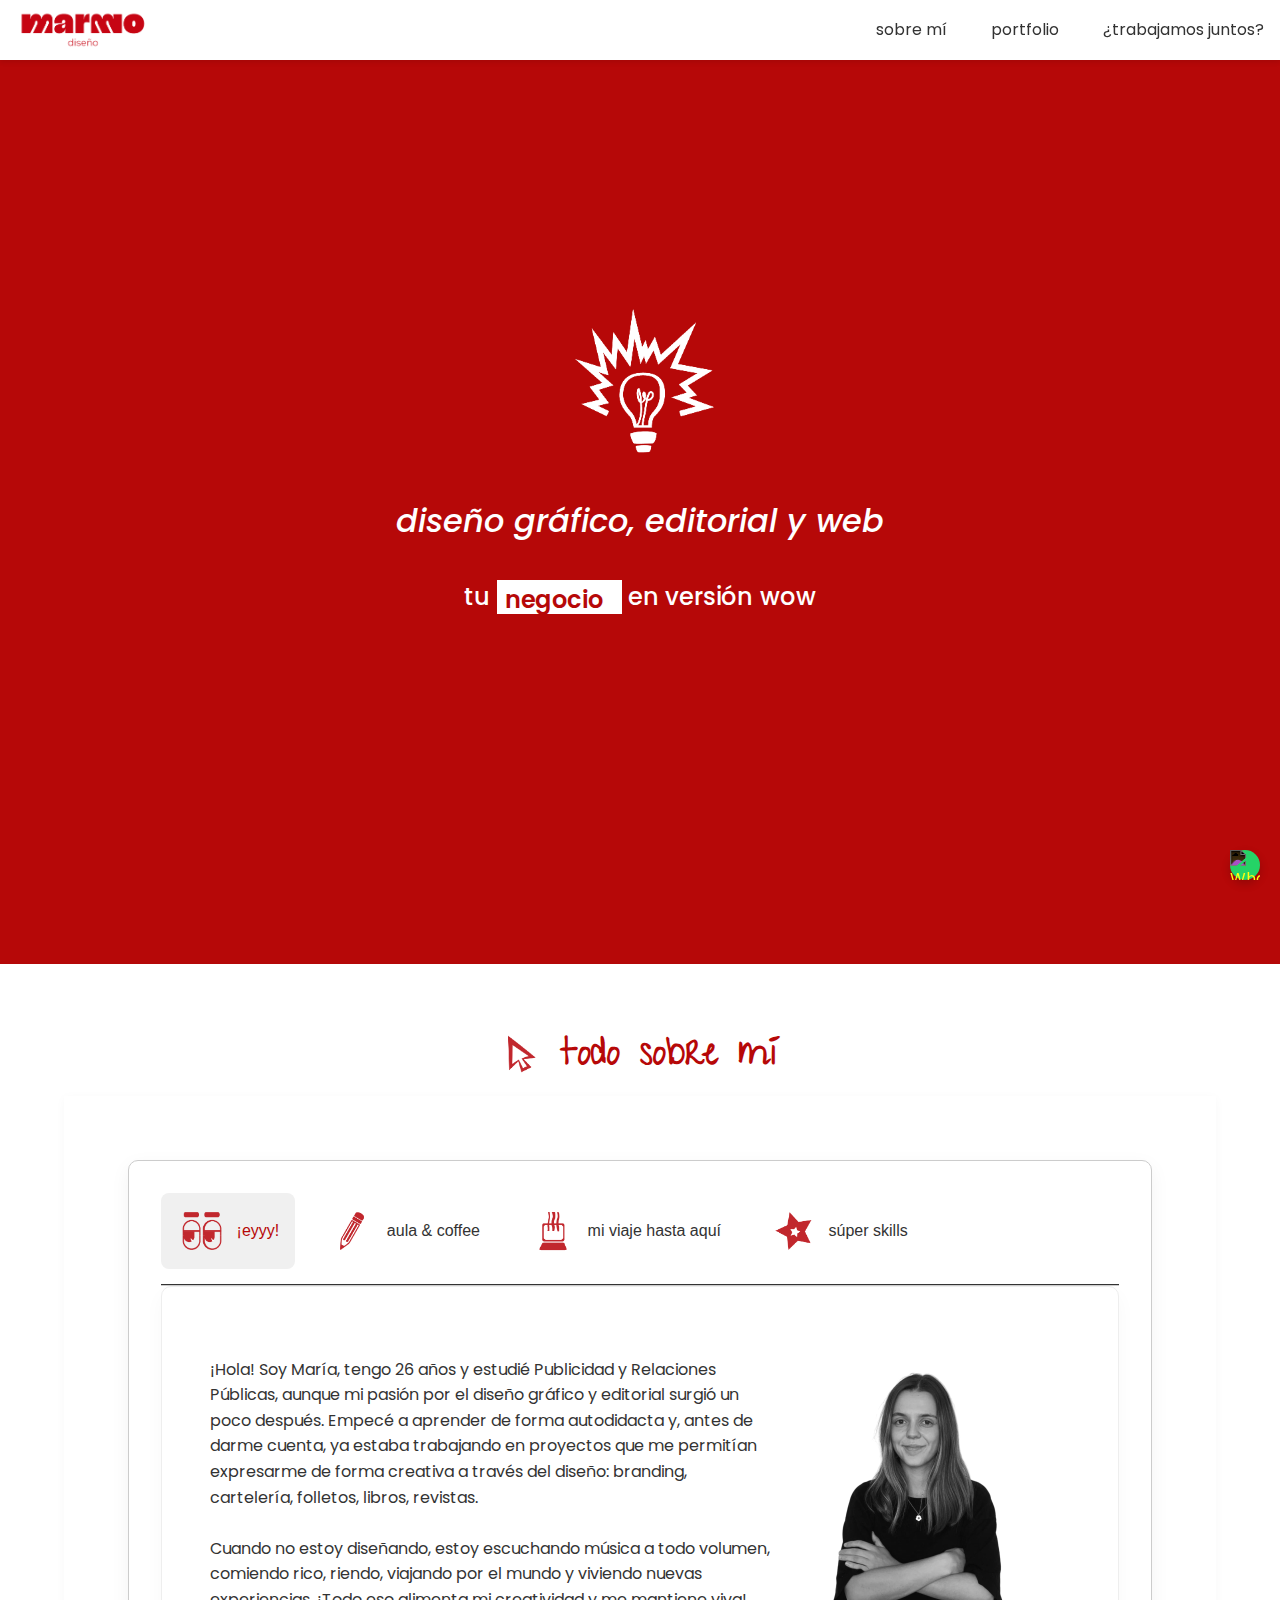
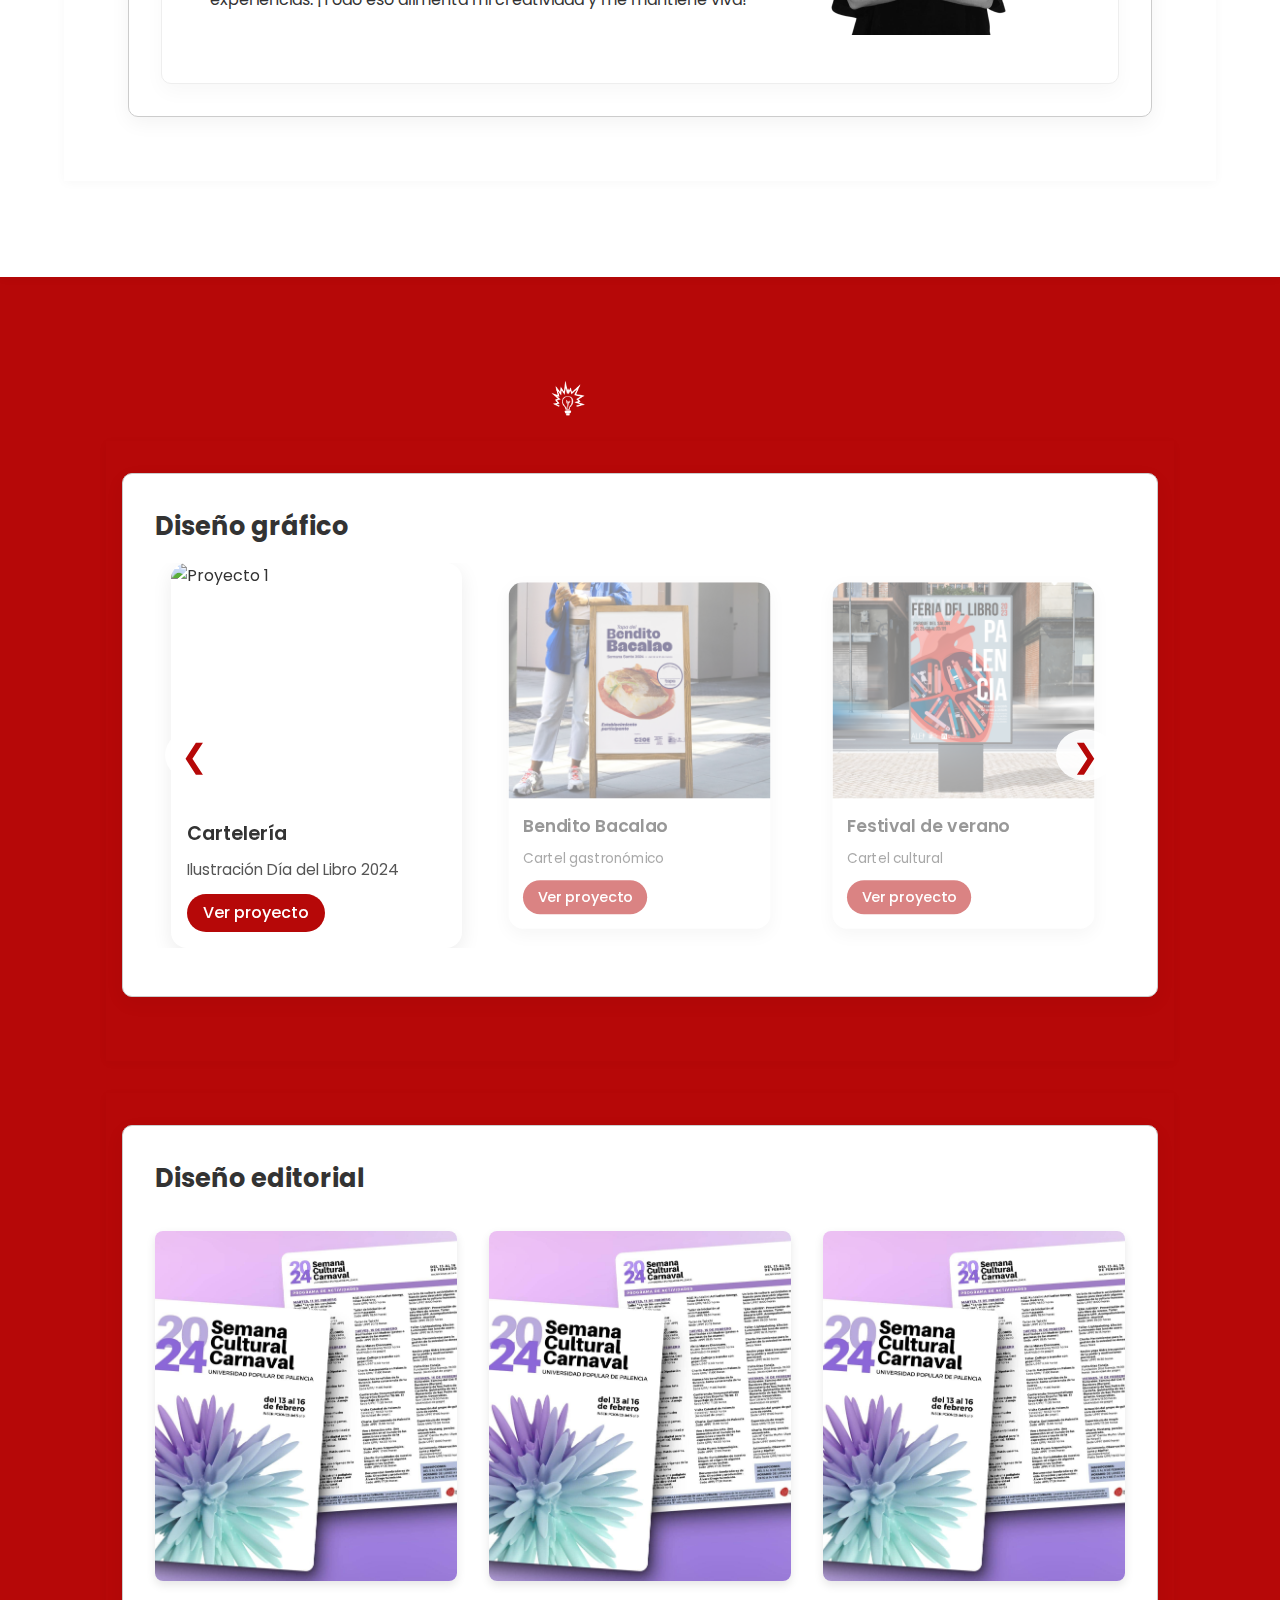
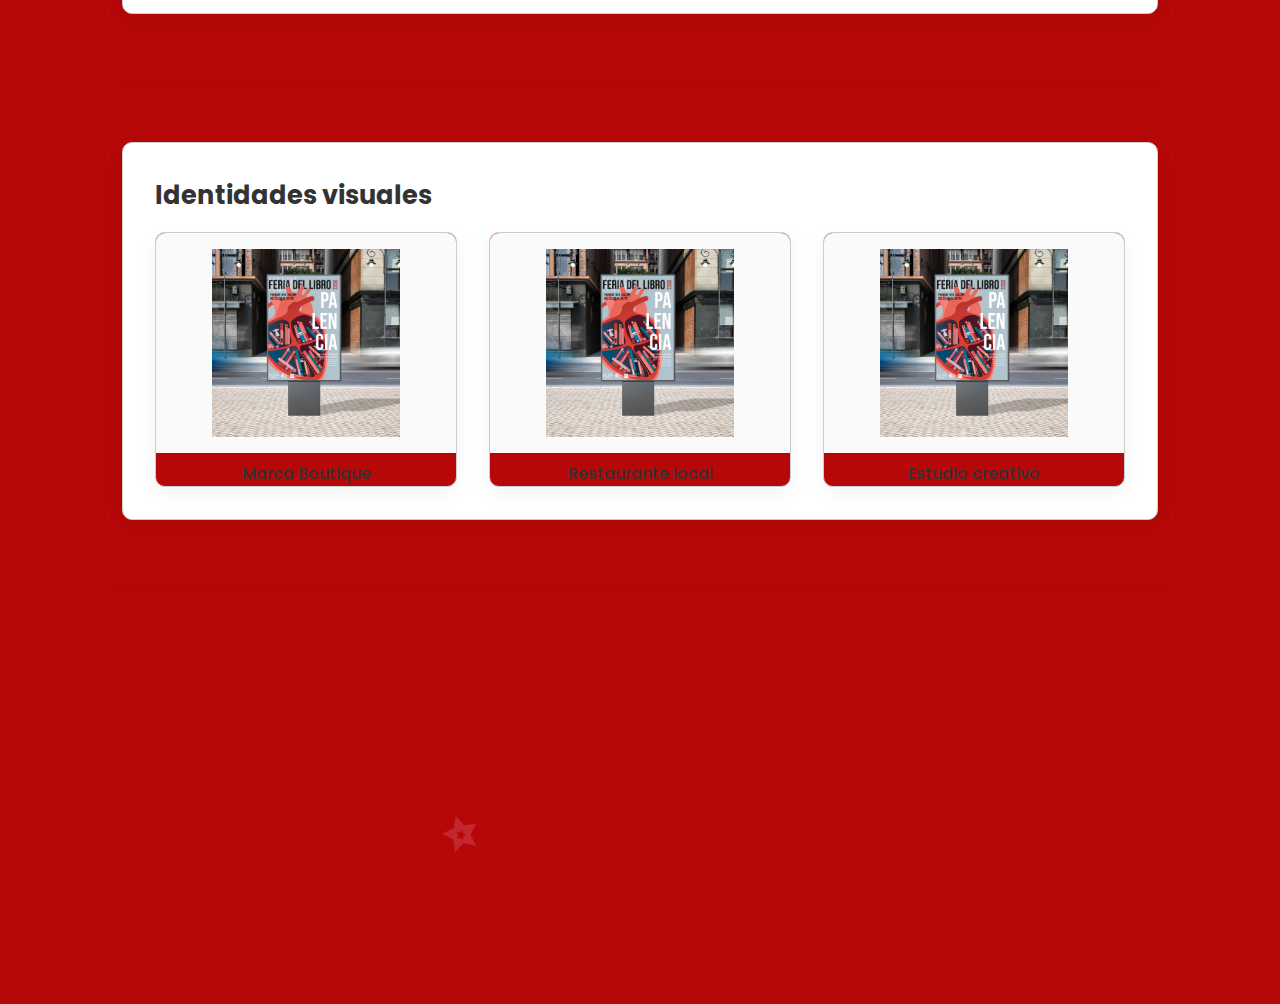
==== commit 4f34a981: "martes" ====
--- a/index.html
+++ b/index.html
@@ -470,9 +470,11 @@
         /**********************************/
         .section__title-container {
             display: flex;
+            justify-content: center;
             align-items: center;
             gap: var(--spacing-base);
             margin-bottom: var(--spacing-base);
+            font-size: 100pt;
         }
 
         .section__title-icon {
@@ -503,10 +505,11 @@
         /******************/
         .section--about {
             background-color: white;
-            padding: var(--spacing-md) var(--spacing-base);
+            padding: var(--spacing-lg);
             margin-bottom: var(--spacing-md);
             box-shadow: 0 2px 10px rgba(0, 0, 0, 0.03);
-            max-width: 1100px;
+            max-width: 100%;
+
         }
 
         .tabs__container {
@@ -609,6 +612,17 @@
             margin-bottom: 1rem;
         }
 
+        .tab__img {
+            width: 300px;
+        }
+
+        .tab__flex {
+            display: flex;
+            align-items: center;
+            justify-content: space-between;
+            margin: var(--spacing-base);
+        }
+
         /*Transición*/
         @keyframes fadeIn {
             from {
@@ -675,7 +689,7 @@
         /**********************************/
 
         .section--portfolio {
-            background-color: white;
+            background-color: rgb(182, 8, 8);
             padding: var(--spacing-md) var(--spacing-base);
             margin-bottom: var(--spacing-md);
             box-shadow: 0 2px 10px rgba(0, 0, 0, 0.03);
@@ -694,7 +708,6 @@
 
 
         /*Carrusel diseño gráfico*/
-
         .carousel__title {
             text-align: start;
             font-size: 1.6rem;
@@ -931,7 +944,7 @@
             padding: var(--spacing-md) var(--spacing-base);
             margin-bottom: var(--spacing-md);
             box-shadow: 0 2px 10px rgba(0, 0, 0, 0.03);
-            background-color: #fff;
+            background-color: rgb(182, 8, 8);
         }
 
         .editorial__title {
@@ -1005,11 +1018,6 @@
             font-size: 0.95rem;
             color: #333;
             margin-bottom: 1rem;
-        }
-
-        /*Efecto de girar con hover*/
-        .editorial__card:hover .editorial__flip {
-            transform: rotateY(180deg);
         }
 
         /*Botón Ver más*/
@@ -1133,13 +1141,15 @@
                 padding: 0.4rem 0.8rem;
             }
 
-            .editorial__card:hover .editorial__flip {
-                transform: none;
-                /*tarjeta no gira*/
-            }
-
             /*para que la tarjeta gire con clic en móvil*/
             .editorial__flip.is-flipped {
+                transform: rotateY(180deg);
+            }
+        }
+
+        /*Efecto girar con hover solo para ordenador*/
+        @media screen and (min-width: 769px) {
+            .editorial__card:hover .editorial__flip {
                 transform: rotateY(180deg);
             }
         }
@@ -1157,7 +1167,7 @@
         }
 
         .identity-card {
-            background: white;
+            background: rgb(182, 8, 8);
             border: 1px solid #ccc;
             border-radius: 10px;
             overflow: hidden;
@@ -1296,9 +1306,9 @@
         <section class="section section--about">
             <!-- Título-->
             <div class="section__title-container">
-                <img class="section__title-icon" src="./img/iconos/estrella.png" alt="Icono de la sección" />
+                <img class="section__title-icon" src="./img/iconos/flecha.png" alt="Icono de la sección" />
                 <h2 class="section__title">
-                    <span class="handwrite">Eyyy</span>
+                    <span class="handwrite">todo sobre mí</span>
                 </h2>
             </div>
 
@@ -1310,7 +1320,7 @@
                     <div class="tabs__nav">
                         <button class="tab active" data-tab="me">
                             <img src="./img/iconos/ojos.png" alt="Icono sobre mí">
-                            <span>sobre mí</span>
+                            <span>¡eyyy!</span>
                         </button>
                         <button class="tab" data-tab="studies">
                             <img src="./img/iconos/lapiz.png" alt="Icono estudios">
@@ -1330,9 +1340,16 @@
                     <div class="tabs__content">
                         <div class="tab__panel active" id="tab-me">
                             <h3 class="tab__label">Conóceme</h3>
-                            <p>¡Hola! Soy María, diseñadora visual obsesionada con los detalles, las tipografías bonitas
-                                y
-                                las ideas con propósito...</p>
+                            <div class="tab__flex">
+                                <p>¡Hola! Soy María, tengo 26 años y estudié Publicidad y Relaciones Públicas, aunque mi
+                                    pasión por el diseño gráfico y editorial surgió un poco después. Empecé a aprender
+                                    de forma autodidacta y, antes de darme cuenta, ya estaba trabajando en proyectos que
+                                    me permitían expresarme de forma creativa a través del diseño: branding, cartelería,
+                                    folletos, libros, revistas. <br> <br>
+                                    Cuando no estoy diseñando, estoy escuchando música a todo volumen, comiendo rico, riendo, viajando por el mundo y viviendo nuevas experiencias.
+                                    ¡Todo eso alimenta mi creatividad y me mantiene viva!</p>
+                                <img class="tab__img" src="./img/foto/fotomariamonge.jpg" alt="">
+                            </div>
                         </div>
                         <div class="tab__panel" id="tab-studies">
                             <h3 class="tab__label">Estudios</h3>
@@ -1359,7 +1376,7 @@
         <section id="portfolio" class="section section-portfolio">
             <!--Título apartado-->
             <div class="section__title-container">
-                <img class="section__title-icon" src="./img/iconos/estrella.png" alt="Icono de la sección" />
+                <img class="section__title-icon" src="./img/iconos/idea_blanco.png" alt="Icono de la sección" />
                 <h2 class="section__title">
                     <span class="handwrite">Portfolio</span>
                 </h2>
@@ -1379,8 +1396,8 @@
                                         <img src="./img/proyectos/diseno_grafico/cartel feria libro.png"
                                             alt="Proyecto 1" class="carousel__image">
                                         <div class="carousel__content">
-                                            <h3 class="carousel__heading">Cartel Día del Libro</h3>
-                                            <p class="carousel__description">Diseño para evento literario</p>
+                                            <h3 class="carousel__heading">Cartelería</h3>
+                                            <p class="carousel__description">Ilustración Día del Libro 2024</p>
                                             <a href="#" class="carousel__cta">Ver proyecto</a>
                                         </div>
                                     </div>
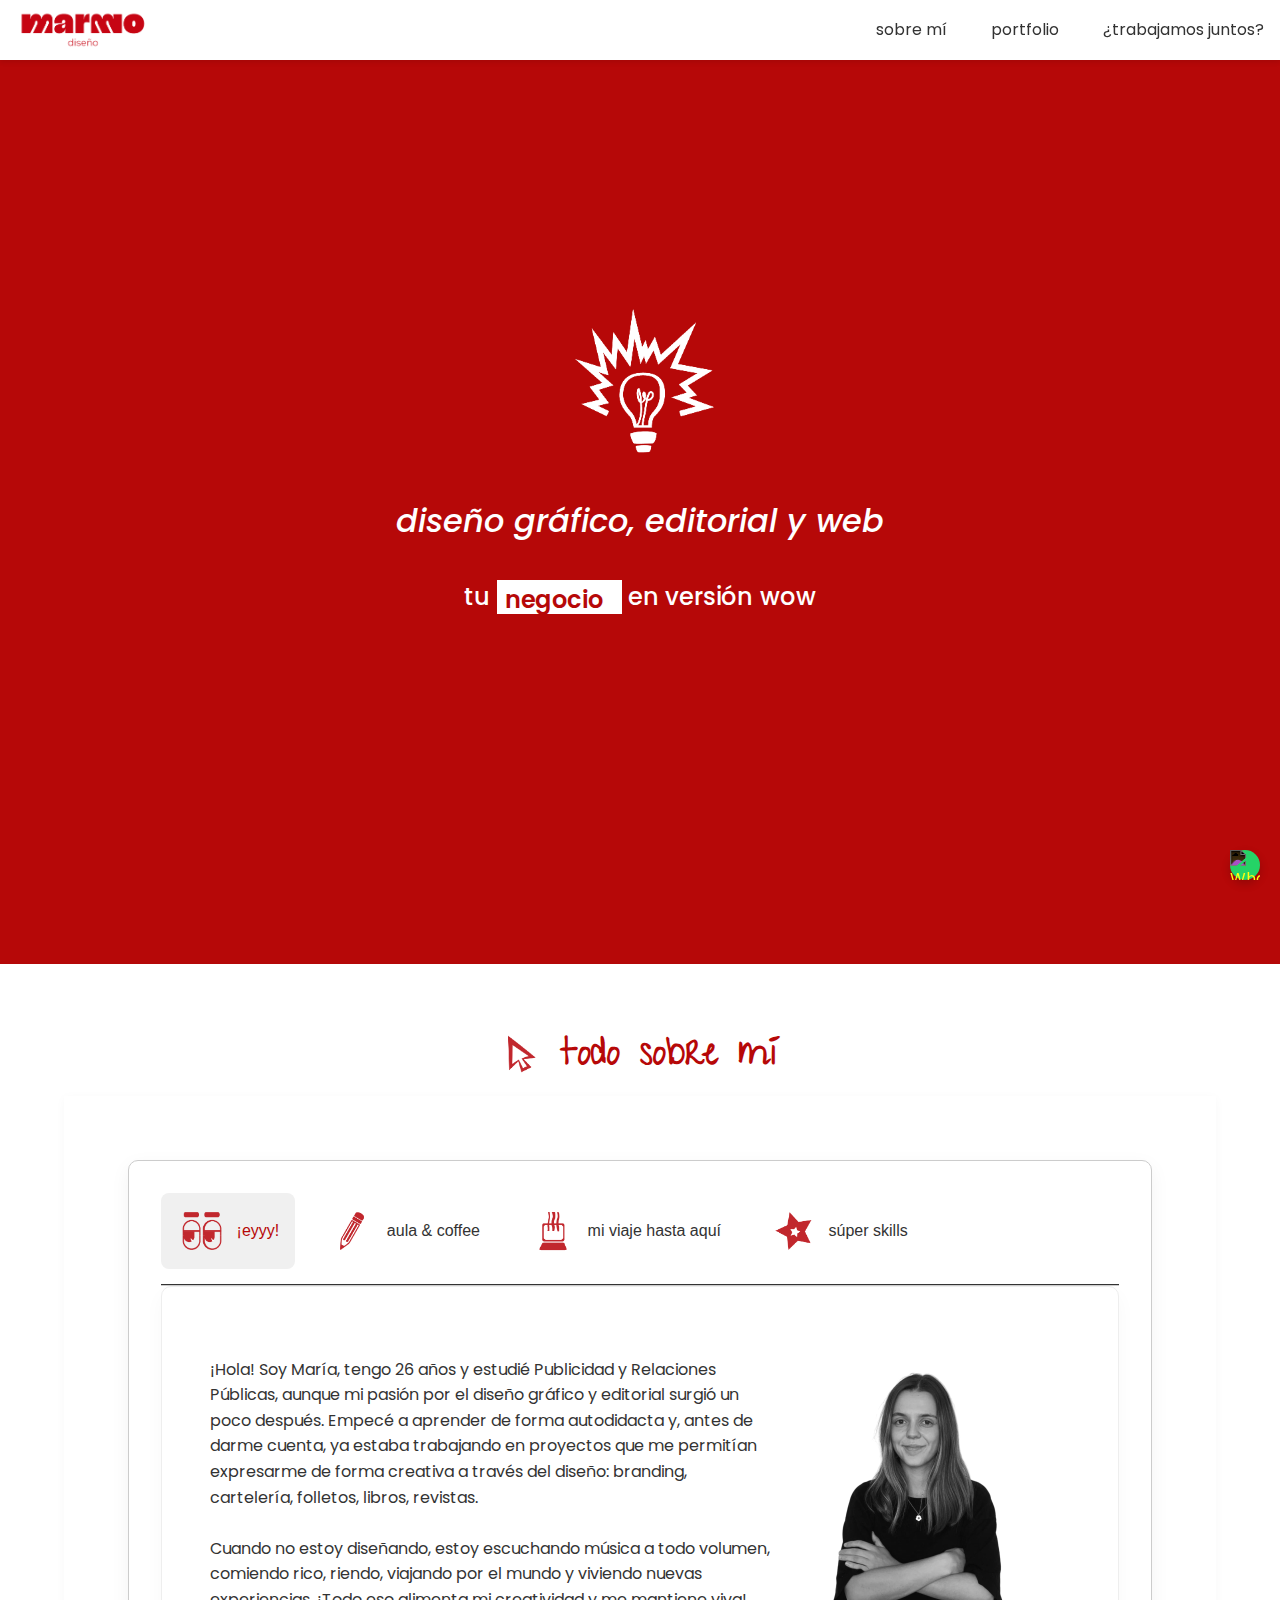
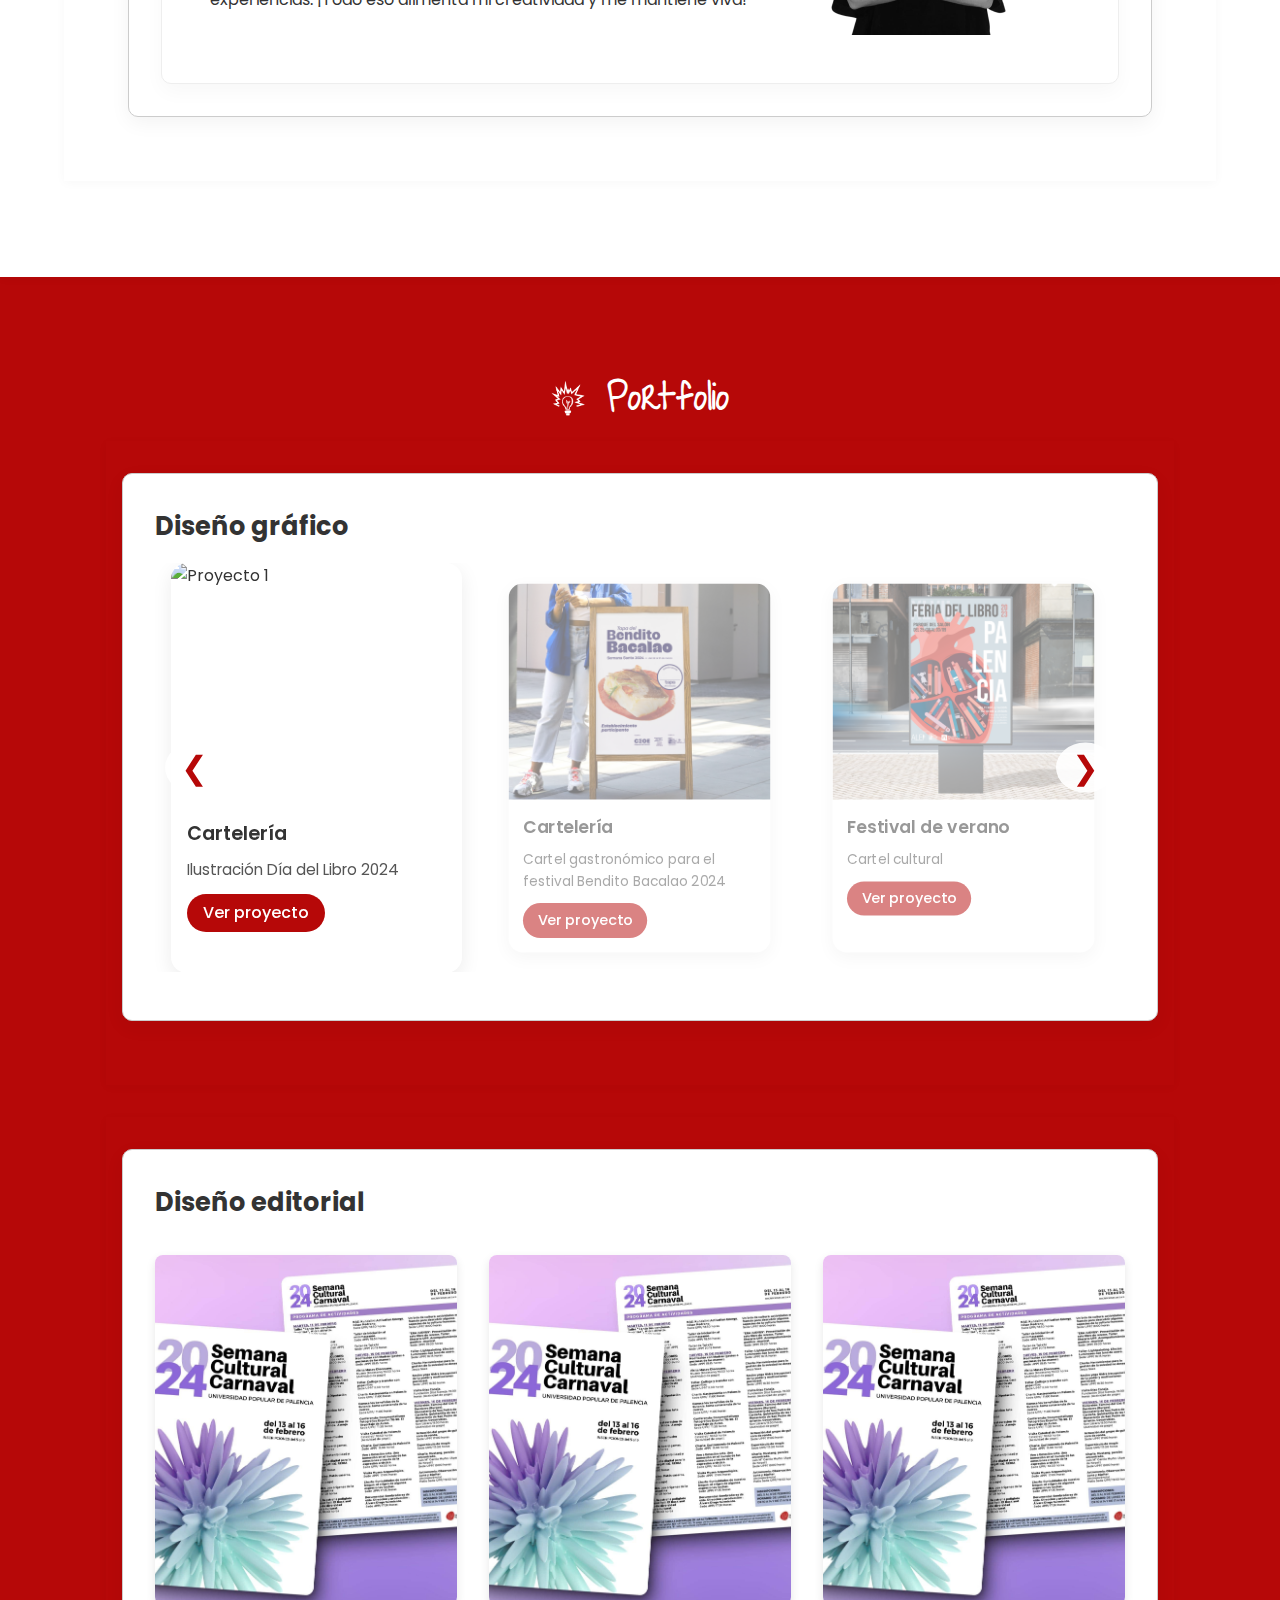
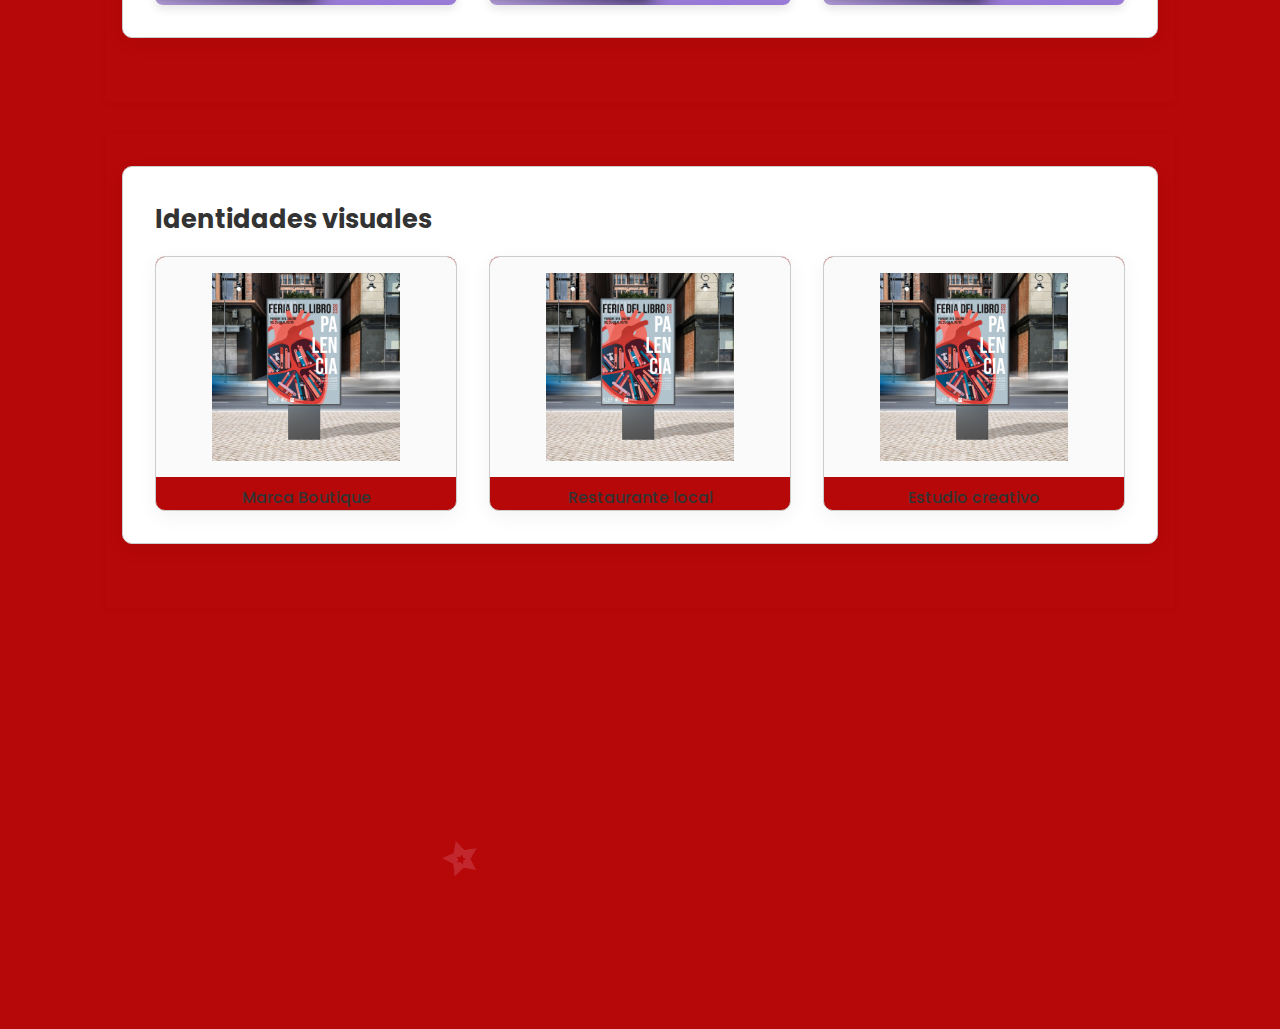
==== commit 3fcc7db2: "martes" ====
--- a/index.html
+++ b/index.html
@@ -5,11 +5,15 @@
     <meta charset="UTF-8">
     <meta name="viewport" content="width=device-width, initial-scale=1.0">
     <title>Portfolio creativo María Monge</title>
+
+    <!--Fuentes-->
     <link href="https://fonts.googleapis.com/css2?family=Poppins:wght@400;600&display=swap" rel="stylesheet">
     <link href="https://fonts.googleapis.com/css2?family=Give+You+Glory&family=Shadows+Into+Light&display=swap"
         rel="stylesheet">
+
+
     <style>
-        /*----------RESET estilos, body y fuentes---------*/
+        /*=============== RESET estilos, body y fuentes=============== */
         * {
             margin: 0;
             padding: 0;
@@ -18,37 +22,28 @@
 
         body {
             font-family: 'Poppins', sans-serif;
+            background-color: rgb(182, 8, 8);
             color: #333;
-            background-color: rgb(182, 8, 8);
             line-height: 1.6;
         }
 
-        @font-face {
-            font-family: 'acaraje';
-            src: url(./fonts/acaraje-black.otf) format('opentype');
+        .handwrite {
+            font-family: 'Give you glory';
         }
 
         /*Métrica base de espaciado para armonía en el diseño*/
         :root {
             --spacing-base: 16px;
-            /* Base principal */
+            /* Base */
             --spacing-md: 32px;
             /* 2 * 16px */
             --spacing-lg: 64px;
             /* 4 * 16px */
         }
 
-        .handwrite {
-            font-family: 'Give you glory';
-        }
-
-
-        /*-----------------------------------------------*/
-        /*                    HEADER                     */
-        /*-----------------------------------------------*/
+        /* =============== HEADER =============== */
         header {
             position: fixed;
-            /*Fijo al hacer scroll*/
             top: 0;
             width: 100%;
             height: 60px;
@@ -78,7 +73,7 @@
         }
 
 
-        /*---------------Desktop nav--------------*/
+        /*-----Desktop nav-----*/
         .nav--desktop {
             display: flex;
         }
@@ -108,7 +103,7 @@
         }
 
 
-        /*----------------Submenú---------------*/
+        /*-----Submenú-----*/
         .nav__submenu {
             display: none;
             position: absolute;
@@ -143,7 +138,6 @@
             display: block;
         }
 
-        /*??? ¿Son necesarias las dos cosas?*/
         @media screen and (min-width: 769px) {
             .nav__item--submenu:hover .nav__submenu {
                 display: block;
@@ -212,7 +206,7 @@
         }
 
 
-        /******Animaciónes******/
+        /*Animaciónes*/
         /*Menor tamaño header y elementos al hacer scroll*/
         .header.scrolled {
             height: 45px;
@@ -254,7 +248,6 @@
 
 
 
-
         /*-----------------------------------------------*/
         /*                    MAIN                       */
         /*-----------------------------------------------*/
@@ -266,9 +259,9 @@
             background-color: rgb(182, 8, 8);
         }
 
-        /****************/
-        /*SECCIÓN INICIO*/
-        /****************/
+        /********************/
+        /*   HERO PORTADA   */
+        /********************/
         .hero {
             min-height: 100vh;
             padding: var(--spacing-lg) var(--spacing-base);
@@ -348,7 +341,8 @@
             font-weight: 600;
         }
 
-        /*NAV RESPONSIVE*/
+        /*HERO RESPONSIVE*/
+        /*!!!!!!!!!!!!revisar!!!!!!!!!!!!*/
         @media screen and (max-width: 768px) {
             .nav__list--mobile .nav__item {
                 margin-bottom: 0.5rem;
@@ -466,7 +460,7 @@
         }
 
         /**********************************/
-        /********TÍTULOS SECCIONES********/
+        /*        TÍTULOS SECCIONES       */
         /**********************************/
         .section__title-container {
             display: flex;
@@ -487,7 +481,6 @@
             font-family: 'Poppins', sans-serif;
             font-size: 2.4rem;
             font-weight: 600;
-            color: #333;
             margin: 0;
             line-height: 1.2;
         }
@@ -498,11 +491,18 @@
             color: rgb(182, 8, 8);
         }
 
-
-
-        /******************/
-        /*SECCIÓN ABOUT ME*/
-        /******************/
+        .section__title.white-title {
+            color: white;
+        }
+
+        .section__title.white-title .handwrite {
+            color: white;
+        }
+
+
+        /*********************************/
+        /*       SECCIÓN ABOUT ME        */
+        /*********************************/
         .section--about {
             background-color: white;
             padding: var(--spacing-lg);
@@ -685,7 +685,7 @@
         }
 
         /**********************************/
-        /*SECCIÓN PORTFOLIO DISEÑO GRAFICO*/
+        /*       SECCIÓN PORTFOLIO        */
         /**********************************/
 
         .section--portfolio {
@@ -1346,7 +1346,8 @@
                                     de forma autodidacta y, antes de darme cuenta, ya estaba trabajando en proyectos que
                                     me permitían expresarme de forma creativa a través del diseño: branding, cartelería,
                                     folletos, libros, revistas. <br> <br>
-                                    Cuando no estoy diseñando, estoy escuchando música a todo volumen, comiendo rico, riendo, viajando por el mundo y viviendo nuevas experiencias.
+                                    Cuando no estoy diseñando, estoy escuchando música a todo volumen, comiendo rico,
+                                    riendo, viajando por el mundo y viviendo nuevas experiencias.
                                     ¡Todo eso alimenta mi creatividad y me mantiene viva!</p>
                                 <img class="tab__img" src="./img/foto/fotomariamonge.jpg" alt="">
                             </div>
@@ -1377,7 +1378,7 @@
             <!--Título apartado-->
             <div class="section__title-container">
                 <img class="section__title-icon" src="./img/iconos/idea_blanco.png" alt="Icono de la sección" />
-                <h2 class="section__title">
+                <h2 class="section__title white-title">
                     <span class="handwrite">Portfolio</span>
                 </h2>
             </div>
@@ -1402,14 +1403,14 @@
                                         </div>
                                     </div>
                                 </div>
-                                <!-- Agrega más slides aquí -->
                                 <div class="carousel__slide">
                                     <div class="carousel__card">
                                         <img src="./img/proyectos/diseno_grafico/cartel tapa bendito bacalao.png"
                                             alt="Proyecto 2" class="carousel__image">
                                         <div class="carousel__content">
-                                            <h3 class="carousel__heading">Bendito Bacalao</h3>
-                                            <p class="carousel__description">Cartel gastronómico</p>
+                                            <h3 class="carousel__heading">Cartelería</h3>
+                                            <p class="carousel__description">Cartel gastronómico para el festival
+                                                Bendito Bacalao 2024</p>
                                             <a href="#" class="carousel__cta">Ver proyecto</a>
                                         </div>
                                     </div>
@@ -1642,28 +1643,40 @@
         const hamburger = document.querySelector('.hamburguesa');
         const mobileMenu = document.querySelector('.nav--mobile');
 
-        // Cambiar estilo al hacer scroll
+        //1. Cambiar estilo del header al hacer scroll
+        // Añade/quita la clase 'scrolled' si la posición vertical del scroll supera 50px
+        //@listens window#scroll
+        //@return {void}
         window.addEventListener('scroll', () => {
             header.classList.toggle('scrolled', window.scrollY > 50);
         });
 
-        // Abrir/cerrar menú móvil
+        // 2. Abre/cierra el menú móvil al al hacer click en el botón hamburguesa
+        // Alterna la clase 'active' del menú móvil
+        //@listens hamburger#clic
+        //@return {void}
         hamburger.addEventListener('click', () => {
             mobileMenu.classList.toggle('active');
         });
 
-        // Mostrar submenú con clic solo en móvil
+        // 3. Muestra/oculta el submenú al hacer clic en elementos con submenú en móviles
+        // Solo se aplica si el ancho de ventana es menor o igual a 768px
+        // @listens link#click
+        // @return {void}
         document.querySelectorAll('.nav--mobile .nav__item--submenu > .nav__link').forEach(link => {
             link.addEventListener('click', (e) => {
                 if (window.innerWidth <= 768) {
                     e.preventDefault();
                     const submenu = link.nextElementSibling;
+                    // Muestra si está oculto, o lo oculta si está visible
                     submenu.style.display = submenu.style.display === 'block' ? 'none' : 'block';
                 }
             });
         });
 
-        // Cerrar todo al hacer clic en cualquier enlace
+        // 4. Cerrar menú móvil y submenús cuando se hace clic en cualquier enlace de navegación
+        // @listens link#click
+        // @return {void}
         document.querySelectorAll('.nav--mobile .nav__link, .nav--mobile .nav__sublink').forEach(link => {
             link.addEventListener('click', () => {
                 mobileMenu.classList.remove('active');
@@ -1671,7 +1684,9 @@
             });
         });
 
-        // Cerrar menú móvil si se pasa a escritorio
+        // 5. Verifica si la ventana se ha redimensionado a un ancho mayor a 768px para cerrar el menú móvil.
+        // @listens window#resize
+        // @return {void}
         window.addEventListener('resize', () => {
             if (window.innerWidth > 768) {
                 mobileMenu.classList.remove('active');
@@ -1684,6 +1699,9 @@
         const tabs = document.querySelectorAll(".tab");
         const panels = document.querySelectorAll(".tab__panel");
 
+        // Asigna un evento 'click' a cada pestaña
+        // Desactiva el resto de pestañas y paneles
+        // Activa la pestaña y el panel correspondientes al data-tab
         tabs.forEach(tab => {
             tab.addEventListener("click", () => {
                 const target = tab.getAttribute("data-tab");
@@ -1702,11 +1720,15 @@
         /*-------------------------------------------------*/
         /*---------------------CARRUSEL DG-----------------*/
         const track = document.querySelector('.carousel__track');
+        /*Array de todas las diapositivas dentro del track*/
         const slides = Array.from(track.children);
         const nextButton = document.querySelector('.carousel__btn--next');
         const prevButton = document.querySelector('.carousel__btn--prev');
         let currentIndex = 0;
 
+        //Actualiza la posición del carrusel según el currentIndez
+        // @function updateCarousel
+        // @return {void}
         function updateCarousel() {
             const viewport = document.querySelector('.carousel__viewport');
             const slide = slides[0];
@@ -1714,6 +1736,7 @@
             const slideMarginRight = parseFloat(slideStyle.marginRight || 0);
             const slideWidth = slide.offsetWidth + slideMarginRight;
 
+            //Cálculo del ancho total y el viewport para centrar la diapositiva activa
             const totalWidth = slideWidth * slides.length;
             const viewportWidth = viewport.offsetWidth;
 
@@ -1726,29 +1749,38 @@
 
             track.style.transform = `translateX(-${offset}px)`;
 
+            //Añadir clase activa a la diapositiva correspondiente
             slides.forEach((slide, index) => {
                 slide.classList.toggle('carousel__slide--active', index === currentIndex);
             });
-
-            document.querySelectorAll('.carousel__indicator').forEach((dot, i) => {
-                dot.classList.toggle('carousel__indicator--active', i === currentIndex);
-            });
-        }
-
+        }
+
+        //Avanza la diapositiva una posición y actualiza el carrusel
+        // @listens nextButton#click
+        // @return {void}
         nextButton.addEventListener('click', () => {
             currentIndex = (currentIndex + 1) % slides.length;
             updateCarousel();
         });
 
+        //Retrocede la diapositiva una posición y actualiza el carrusel
+        // @listens prevButton#click
+        // @return {void}
         prevButton.addEventListener('click', () => {
             currentIndex = (currentIndex - 1 + slides.length) % slides.length;
             updateCarousel();
         });
 
+        // Ajusta la posición del carrusel cuando cambia el tamaño de la ventana.
+        // @listens window#resize
         window.addEventListener('resize', updateCarousel);
+        //Actualiza el carrusel al cargar la página
+        // @listens window#load
         window.addEventListener('load', updateCarousel);
 
-        // Swipe support
+
+        // Permite hacer swipe en la versión móvil
+        // Registra la posición inicial y determina la diferencia al soltar el dedo para avanzar o retroceder
         let startX = 0;
         track.addEventListener('touchstart', e => {
             startX = e.touches[0].clientX;
@@ -1760,20 +1792,26 @@
             else if (endX > startX + 50) prevButton.click();
         });
 
-        // Modal
+        // Modal (ventana flotante) en carrusel diseño gráfico, botón cerrar y fondo superpuesto
         const modal = document.getElementById('projectModal');
         const closeBtn = modal.querySelector('.modal__close');
         const overlay = modal.querySelector('.modal__overlay');
 
-        // Para abrir el modal (asigna esto a cada botón "Ver proyecto")
+        // Para abrir el modal al hacer clic en "Ver proyecto"
+        // @listens button#click
+        // @return {void}
         document.querySelectorAll('.carousel__cta').forEach(button => {
             button.addEventListener('click', e => {
                 e.preventDefault();
                 modal.classList.add('active');
-                // Puedes aquí personalizar título, descripción e imágenes dinámicamente
+                // ¡¡¡¡¡¡ Personalizar AQUI título, descripción e imágenes dinámicamente !!!!!!!
             });
         });
 
+        //Cierra el modal cuando se hace clic en X o en fondo overlay
+        // @listens closeBtn#click
+        // @listens overlay#click
+        // @return {void}
         closeBtn.addEventListener('click', () => modal.classList.remove('active'));
         overlay.addEventListener('click', () => modal.classList.remove('active'));
 
@@ -1787,7 +1825,7 @@
         const editorialOverlay = editorialModal.querySelector('.editorial-modal__overlay');
         const editorialCloseBtn = editorialModal.querySelector('.editorial-modal__close');
 
-        //2. Ocultamos todos los proyectos del modal
+        //2. Ocultar todos los proyectos del modal
         function hideAllEditorialProjects() {
             const projects = editorialModal.querySelectorAll('.editorial-modal__project');
             projects.forEach(project => {
@@ -1819,13 +1857,13 @@
         //4. Cerrar el modal al hacer click en cierre u overlay
         function closeEditorialModal() {
             editorialModal.style.display = 'none';
-            hideAllEditorialProjects(); // por limpieza, se ocultan todos
+            hideAllEditorialProjects(); // Se ocultan todos
         }
 
         editorialCloseBtn.addEventListener('click', closeEditorialModal);
         editorialOverlay.addEventListener('click', closeEditorialModal);
 
-        //5. En móviles, la parte trasera se muestra con clic
+        //5. En versión móvil, la parte trasera se muestra con clic
         const editorialCards = document.querySelectorAll('.editorial__card');
 
         editorialCards.forEach(card => {
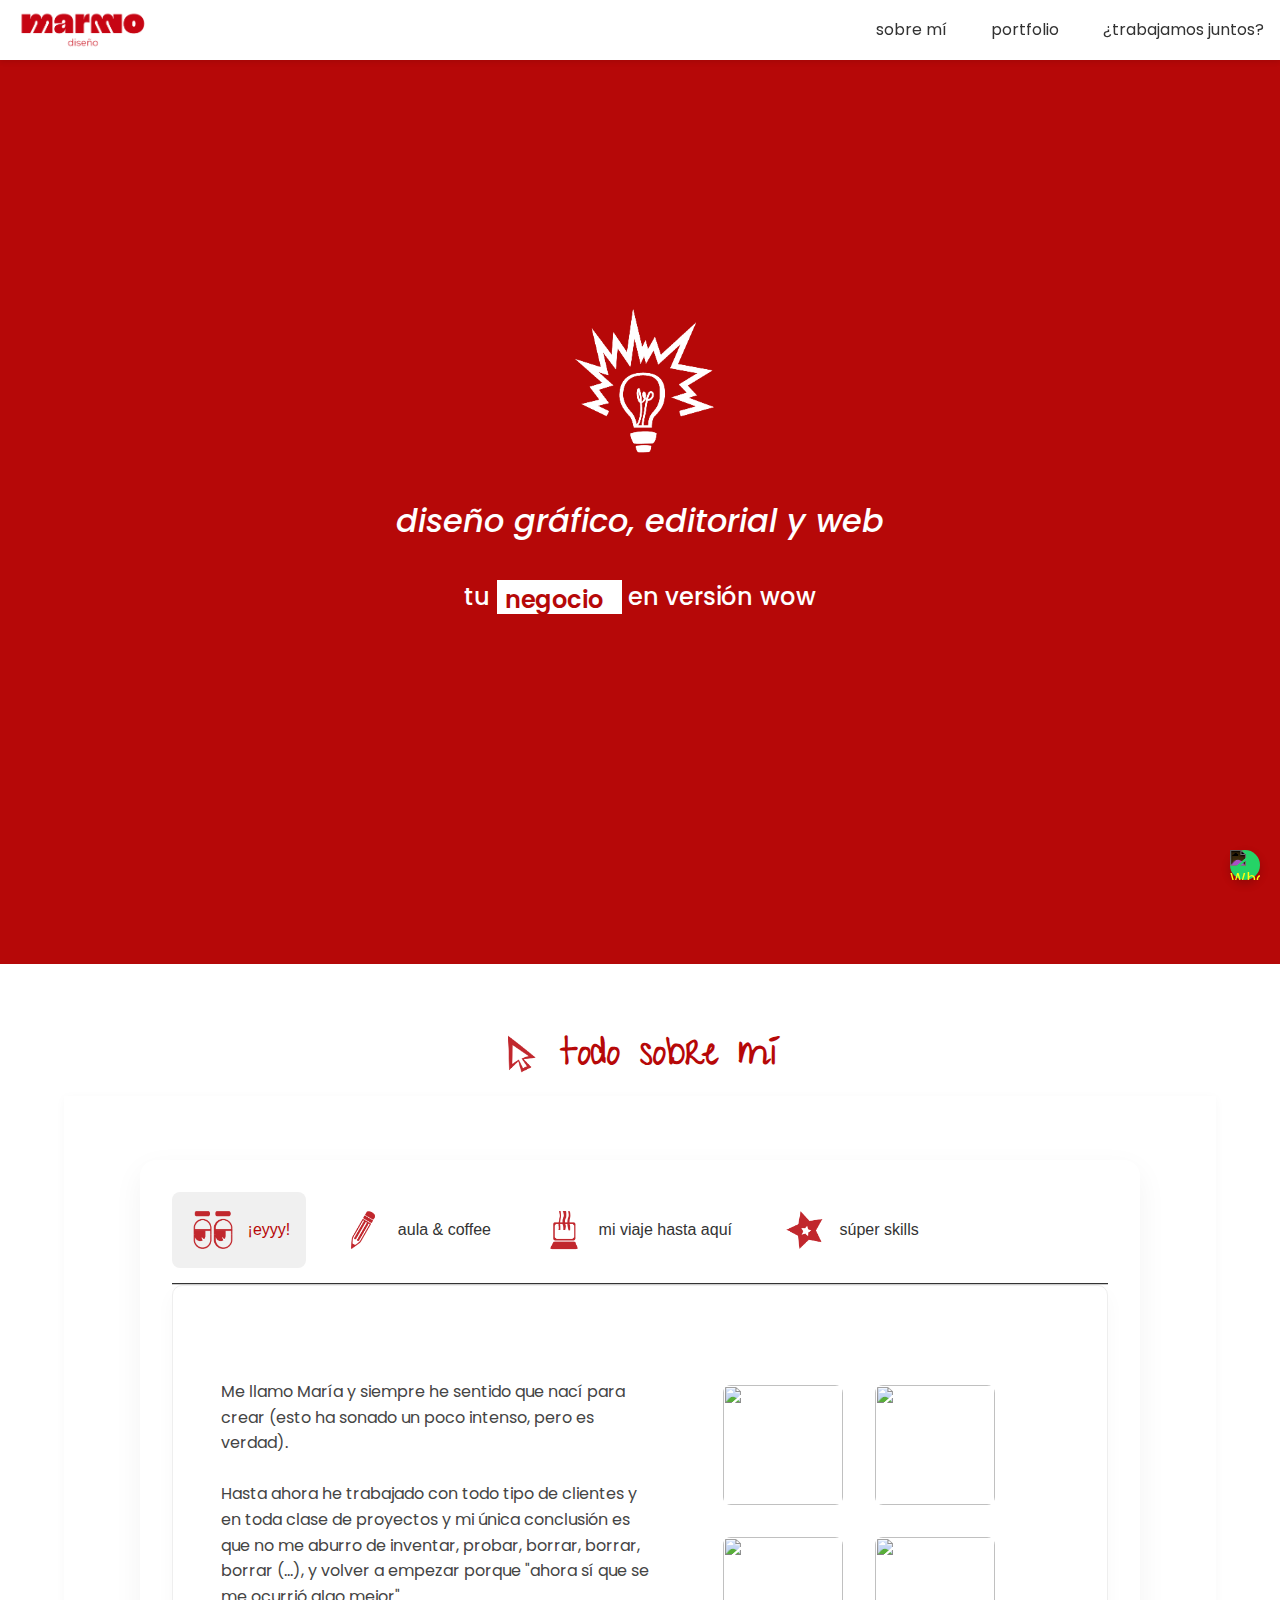
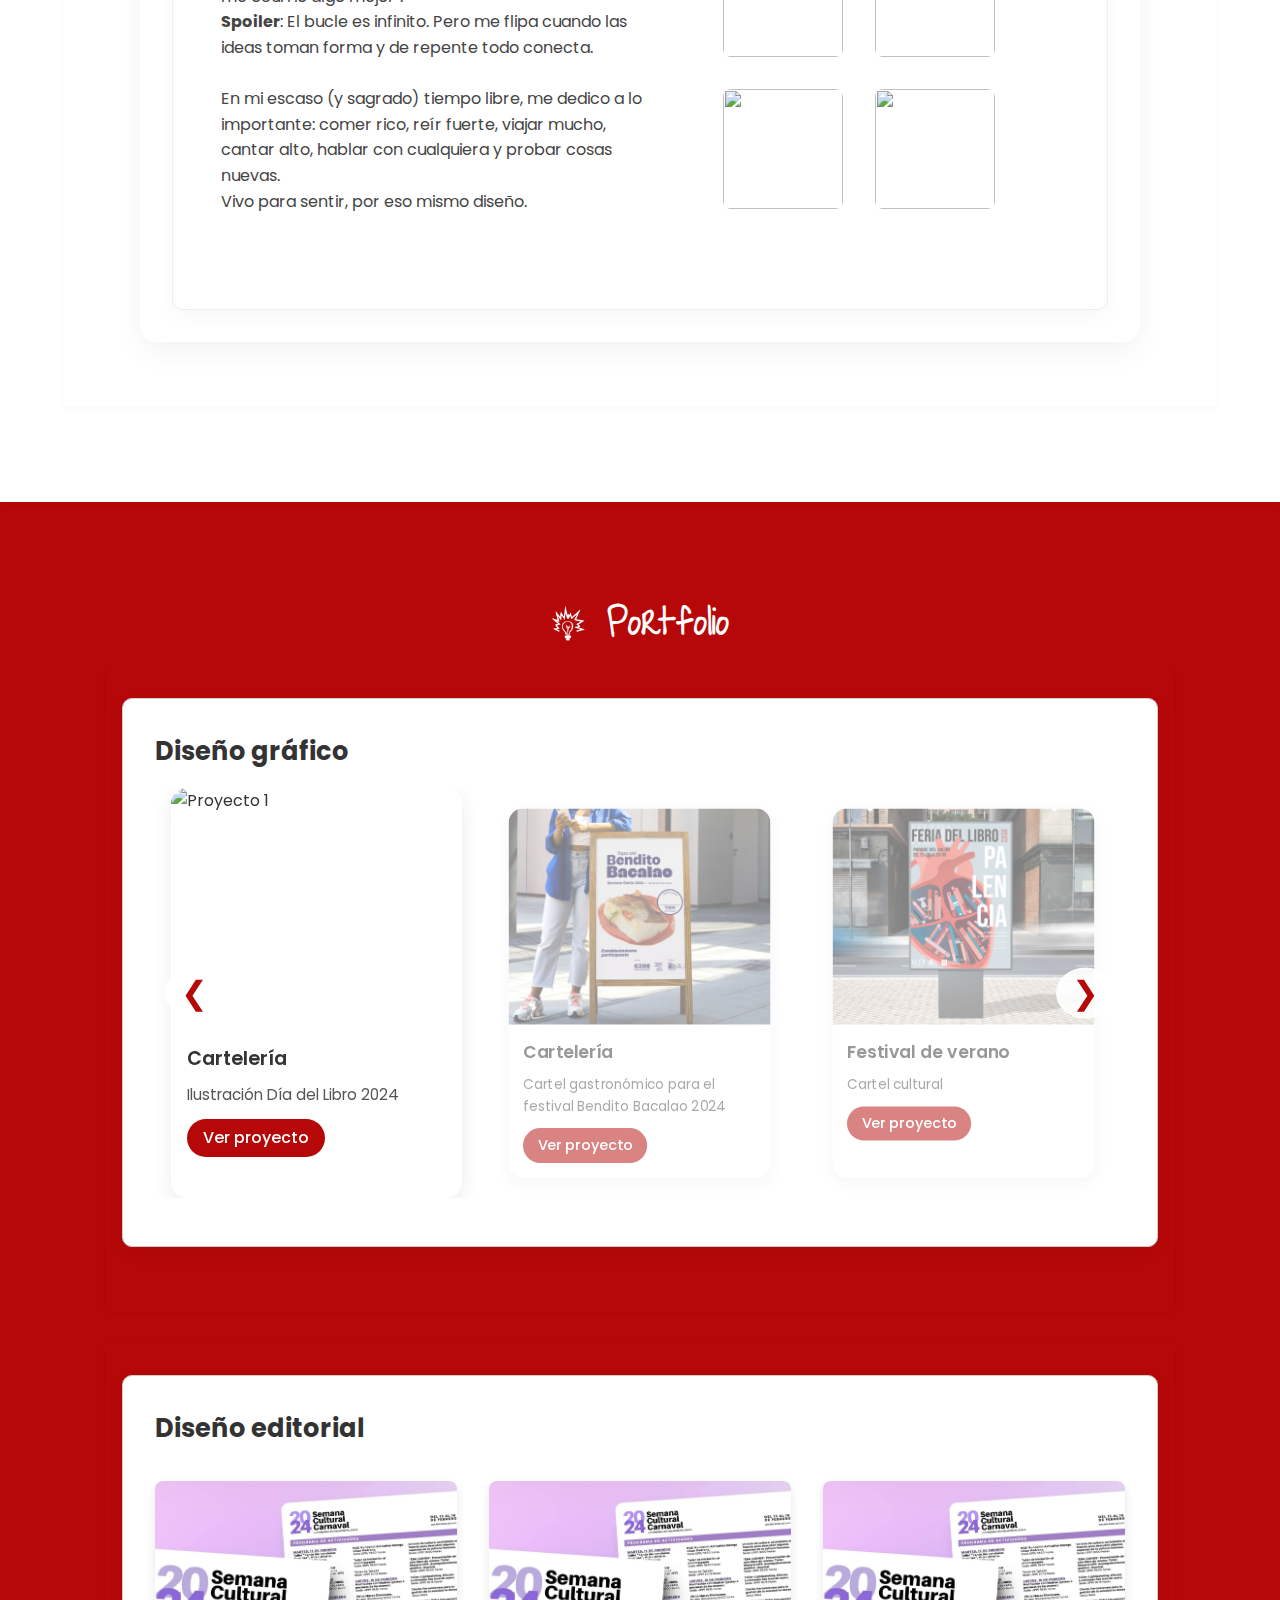
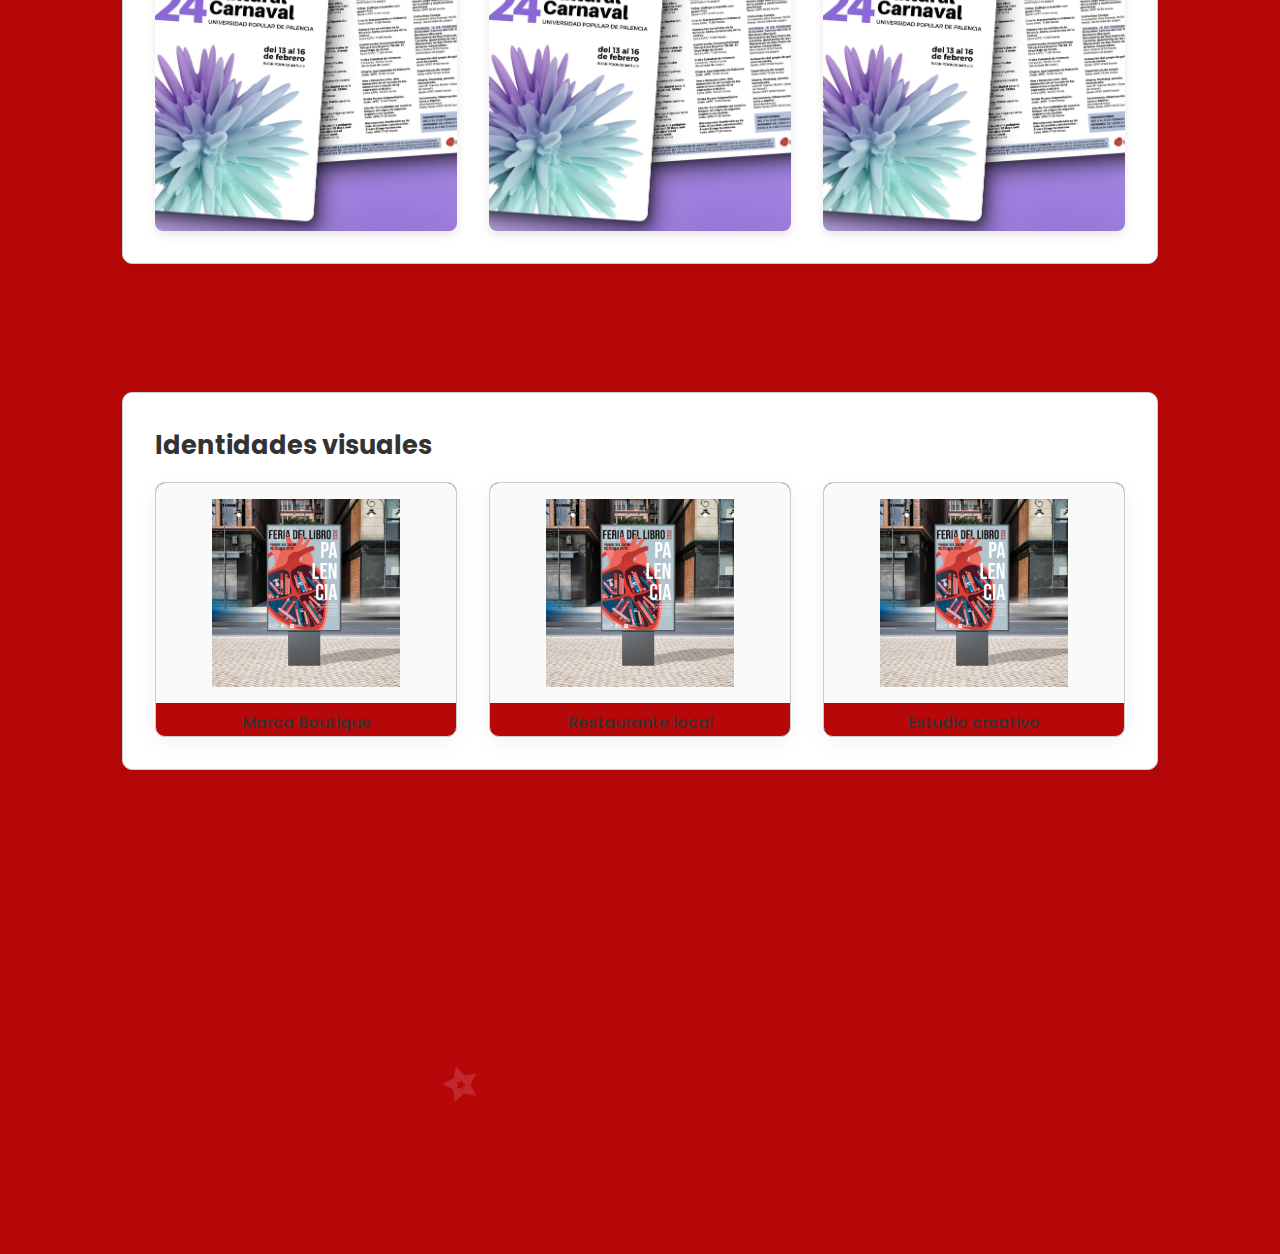
==== commit 72c88c70: "miércoles" ====
--- a/index.html
+++ b/index.html
@@ -509,17 +509,17 @@
             margin-bottom: var(--spacing-md);
             box-shadow: 0 2px 10px rgba(0, 0, 0, 0.03);
             max-width: 100%;
-
         }
 
         .tabs__container {
-            background-color: white;
-            border: 1px solid #ccc;
-            border-radius: 10px;
-            width: 100%;
+            max-width: 1000px;
+            margin: 0 auto;
+            background-color: #fff;
+            border-radius: 1rem;
             padding: 2rem;
-            box-shadow: 0 6px 20px rgba(0, 0, 0, 0.05);
+            box-shadow: 0 10px 30px rgba(0, 0, 0, 0.05);
             position: relative;
+            z-index: 1;
         }
 
         /*Nav de pestañas*/
@@ -605,17 +605,6 @@
             display: block;
         }
 
-        .tab__label {
-            display: none;
-            font-weight: 600;
-            font-size: 1.2rem;
-            margin-bottom: 1rem;
-        }
-
-        .tab__img {
-            width: 300px;
-        }
-
         .tab__flex {
             display: flex;
             align-items: center;
@@ -623,13 +612,170 @@
             margin: var(--spacing-base);
         }
 
-        /*Transición*/
+        /*----Me---*/
+        .aboutme__big-phrase {
+            font-size: 1.8rem;
+            font-family: 'Give you glory';
+            font-weight: 600;
+            line-height: 1.3;
+            margin-bottom: 1.5rem;
+            padding-left: 1rem;
+            text-align: start;
+            color: rgb(182, 8, 8);
+            opacity: 0;
+            transform: translateY(10px);
+            animation: fadeInUp 0.8s ease forwards;
+        }
+
+        .aboutme__content {
+            display: flex;
+            flex-wrap: wrap;
+            /* para responsive */
+            gap: 1.5rem;
+            align-items: flex-start;
+        }
+
+        .aboutme__gallery {
+            display: flex;
+            flex-wrap: wrap;
+            gap: 2rem;
+            justify-content: center;
+            max-width: 400px;
+        }
+
+        .aboutme__img {
+            width: 120px;
+            height: 120px;
+            object-fit: cover;
+            border-radius: 0.5rem;
+            cursor: pointer;
+            transition: transform 0.3s ease;
+        }
+
+        .aboutme__img:hover {
+            transform: scale(1.03);
+        }
+
+        .aboutme__text {
+            flex: 1 1 250px;
+            line-height: 1.6;
+            color: #444;
+            font-size: 1rem;
+            max-width: 500px;
+            margin: auto 0;
+        }
+
+        .aboutme__funfact {
+            margin-top: 2rem;
+            text-align: center;
+            font-size: 1rem;
+            color: #333;
+            /* Animación de aparición */
+            opacity: 0;
+            transform: translateY(10px);
+            animation: fadeInUp 0.8s ease forwards 0.6s;
+        }
+
+        .aboutme__funfact-label {
+            font-weight: bold;
+            color: #b60808;
+            font-size: 1.2rem;
+        }
+
+        .aboutme__funfact-text {
+            margin-left: 0.4rem;
+            font-size: 0.9rem;
+        }
+
+        /*----Studies---*/
+        .cards__container--studies {
+            display: grid;
+            grid-template-columns: repeat(auto-fit, minmax(300px, 1fr));
+            gap: 2rem;
+            margin-top: var(--spacing-base);
+        }
+
+        .study-card {
+            background-color: #fff;
+            border: 2.5px solid #333;
+            border-radius: 8px;
+            padding: 1.5rem;
+            box-shadow: 0 2px 5px rgba(0, 0, 0, 0.05);
+            transition: transform 0.2s ease;
+        }
+
+        .study-card:hover {
+            transform: translateY(-2px);
+        }
+
+        .study-card__title {
+            display: flex;
+            align-items: center;
+            font-size: 1.4rem;
+            margin-bottom: 2rem;
+            color: #333;
+        }
+
+        .study-card__icon {
+            width: 32px;
+            height: 32px;
+            margin-right: 0.5rem;
+        }
+
+        .study-card__item {
+            margin-bottom: 1.2rem;
+        }
+
+        .study-card__item h4 {
+            font-size: 1.1rem;
+            margin-bottom: 0.2rem;
+            color: #333;
+        }
+
+        .study-card__place {
+            font-size: 0.95rem;
+            color: #666;
+            margin-bottom: 0.3rem;
+            line-height: 1.1rem;
+        }
+
+        .study-card__year {
+            font-size: 0.85rem;
+            color: #727272;
+        }
+
+
+        .study-card__learning-list {
+            list-style: none;
+            padding-left: 0;
+            margin: 0;
+        }
+
+        .study-card__learning-list li {
+            margin-bottom: 0.8rem;
+            font-size: 0.95rem;
+            line-height: 1.4;
+        }
+
+        .study-card__learning-list li strong {
+            color: rgb(182, 8, 8);
+            font-weight: 600;
+        }
+
+        /*Transiciones*/
         @keyframes fadeIn {
             from {
                 opacity: 0;
                 transform: translateY(10px);
             }
 
+            to {
+                opacity: 1;
+                transform: translateY(0);
+            }
+        }
+
+        @keyframes fadeInUp {
             to {
                 opacity: 1;
                 transform: translateY(0);
@@ -661,7 +807,7 @@
             }
         }
 
-        /*Versión móviles: solo iconos y título en el contenido*/
+        /*Versión móviles: solo iconos*/
         @media screen and (max-width: 768px) {
             .tab span {
                 display: none;
@@ -676,12 +822,50 @@
             }
         }
 
-        @media screen and (max-width: 768px) {
-            .tab__label {
-                display: block;
-                text-align: center;
-                color: rgb(182, 8, 8);
-            }
+        /*Estilos para modal galería fotos, creado con JS*/
+        .gallery-modal {
+            position: fixed;
+            inset: 0;
+            display: none;
+            justify-content: center;
+            align-items: center;
+            z-index: 9999;
+        }
+
+        .gallery-modal.active {
+            display: flex;
+        }
+
+        .gallery-modal__overlay {
+            position: absolute;
+            inset: 0;
+            background: rgba(0, 0, 0, 0.7);
+        }
+
+        .gallery-modal__content {
+            position: relative;
+            background: #fff;
+            padding: 1rem;
+            border-radius: 8px;
+            max-width: 80%;
+            max-height: 80vh;
+            overflow: auto;
+        }
+
+        .gallery-modal__img {
+            display: block;
+            width: 100%;
+            height: auto;
+        }
+
+        .gallery-modal__close {
+            position: absolute;
+            top: 0.5rem;
+            right: 1rem;
+            font-size: 2rem;
+            background: none;
+            border: none;
+            cursor: pointer;
         }
 
         /**********************************/
@@ -1314,59 +1498,131 @@
 
             <!--Apartado presentación-->
             <section id="about-me" class="section section--about">
-                <div class="tabs__container">
-
-                    <!--Navegación pestañas-->
-                    <div class="tabs__nav">
-                        <button class="tab active" data-tab="me">
-                            <img src="./img/iconos/ojos.png" alt="Icono sobre mí">
-                            <span>¡eyyy!</span>
-                        </button>
-                        <button class="tab" data-tab="studies">
-                            <img src="./img/iconos/lapiz.png" alt="Icono estudios">
-                            <span>aula & coffee</span>
-                        </button>
-                        <button class="tab" data-tab="experience">
-                            <img src="./img/iconos/ordenador.png" alt="Icono experiencia">
-                            <span>mi viaje hasta aquí</span>
-                        </button>
-                        <button class="tab" data-tab="skills">
-                            <img src="./img/iconos/estrella.png" alt="Icono skills">
-                            <span>súper skills</span>
-                        </button>
-                    </div>
-
-                    <!--Contenido de cada pestaña-->
-                    <div class="tabs__content">
-                        <div class="tab__panel active" id="tab-me">
-                            <h3 class="tab__label">Conóceme</h3>
-                            <div class="tab__flex">
-                                <p>¡Hola! Soy María, tengo 26 años y estudié Publicidad y Relaciones Públicas, aunque mi
-                                    pasión por el diseño gráfico y editorial surgió un poco después. Empecé a aprender
-                                    de forma autodidacta y, antes de darme cuenta, ya estaba trabajando en proyectos que
-                                    me permitían expresarme de forma creativa a través del diseño: branding, cartelería,
-                                    folletos, libros, revistas. <br> <br>
-                                    Cuando no estoy diseñando, estoy escuchando música a todo volumen, comiendo rico,
-                                    riendo, viajando por el mundo y viviendo nuevas experiencias.
-                                    ¡Todo eso alimenta mi creatividad y me mantiene viva!</p>
-                                <img class="tab__img" src="./img/foto/fotomariamonge.jpg" alt="">
+                <div class="tab__background">
+                    <div class="tabs__container">
+
+                        <!--Navegación pestañas-->
+                        <div class="tabs__nav">
+                            <button class="tab active" data-tab="me">
+                                <img src="./img/iconos/ojos.png" alt="Icono sobre mí">
+                                <span>¡eyyy!</span>
+                            </button>
+                            <button class="tab" data-tab="studies">
+                                <img src="./img/iconos/lapiz.png" alt="Icono estudios">
+                                <span>aula & coffee</span>
+                            </button>
+                            <button class="tab" data-tab="experience">
+                                <img src="./img/iconos/ordenador.png" alt="Icono experiencia">
+                                <span>mi viaje hasta aquí</span>
+                            </button>
+                            <button class="tab" data-tab="skills">
+                                <img src="./img/iconos/estrella.png" alt="Icono skills">
+                                <span>súper skills</span>
+                            </button>
+                        </div>
+
+                        <!--Contenido de cada pestaña-->
+                        <div class="tabs__content">
+                            <div class="tab__panel active" id="tab-me">
+                                <div class="aboutme__big-phrase">Full-time problem solver</div>
+                                <div class="tab__flex">
+                                    <p class="aboutme__text"> Me llamo María y siempre he sentido que nací para crear
+                                        (esto
+                                        ha sonado un poco intenso, pero es verdad). <br> <br>
+                                        Hasta ahora he trabajado con todo tipo de clientes y en toda clase de proyectos
+                                        y mi
+                                        única conclusión es que no me aburro de inventar, probar, borrar, borrar, borrar
+                                        (...), y volver a empezar porque "ahora sí que se me ocurrió algo mejor".
+                                        <br>
+                                        <strong>Spoiler</strong>: El bucle es infinito. Pero me flipa cuando las ideas
+                                        toman
+                                        forma y de repente todo conecta. <br> <br>
+                                        En mi escaso (y sagrado) tiempo libre, me dedico a lo importante: comer rico,
+                                        reír
+                                        fuerte, viajar mucho, cantar alto, hablar con cualquiera y probar cosas nuevas.
+                                        <br>
+
+                                        Vivo para sentir, por eso mismo diseño.
+
+                                    </p>
+                                    <div class="aboutme__gallery">
+                                        <img class="aboutme__img" src="" alt="">
+                                        <img class="aboutme__img" src="" alt="">
+                                        <img class="aboutme__img" src="" alt="">
+                                        <img class="aboutme__img" src="" alt="">
+                                        <img class="aboutme__img" src="" alt="">
+                                        <img class="aboutme__img" src="" alt="">
+                                    </div>
+                                </div>
+                                <div class="aboutme__funfact">
+                                    <span class="aboutme__funfact-label handwrite">Fun fact:</span>
+                                    <span class="aboutme__funfact-text">
+                                        Yo no, pero juro que mi Notion lo tiene todo bajo control
+                                    </span>
+                                </div>
                             </div>
-                        </div>
-                        <div class="tab__panel" id="tab-studies">
-                            <h3 class="tab__label">Estudios</h3>
-                            <p>Graduada en Diseño Gráfico por [Nombre], con cursos especializados en UX, branding y
-                                dirección de arte...</p>
-                        </div>
-                        <div class="tab__panel" id="tab-experience">
-                            <h3 class="tab__label">Mi experiencia</h3>
-                            <p>He trabajado con agencias, marcas personales y startups creando identidad visual,
-                                materiales
-                                editoriales y experiencias web...</p>
-                        </div>
-                        <div class="tab__panel" id="tab-skills">
-                            <h3 class="tab__label">Skills</h3>
-                            <p>Illustrator, Figma, InDesign, Photoshop, HTML, CSS... pero también empatía, comunicación
-                                visual y criterio estético.</p>
+
+                            <div class="tab__panel" id="tab-studies">
+                                <div class="aboutme__big-phrase">Non-stop</div>
+
+                                <div class="cards__container cards__container--studies">
+                                    <!-- Tarjeta 1: Formación Oficial -->
+                                    <div class="study-card">
+                                        <h3 class="study-card__title">
+                                            <img src="./img/iconos/book.png" alt="Icono libro"
+                                                class="study-card__icon" />
+                                            Formación Oficial
+                                        </h3>
+
+                                        <div class="study-card__item">
+                                            <h4>Grado Superior en Publicidad y RRPP</h4>
+                                            <p class="study-card__place">UEMC - Universidad Europea Miguel de Cervantes
+                                                (Valladolid)
+                                            </p>
+                                            <p class="study-card__year">2018-2022</p>
+                                        </div>
+
+                                        <div class="study-card__item">
+                                            <h4>Formación en Diseño Gráfico y Editorial</h4>
+                                            <p class="study-card__place">ESI - Escuela de Diseño (Valladolid)</p>
+                                            <p class="study-card__year">2023-2024</p>
+                                        </div>
+
+                                        <div class="study-card__item">
+                                            <h4>Máster en Diseño Web y UX/UI</h4>
+                                            <p class="study-card__place">CEI - Escuela de Diseño (Valencia)</p>
+                                            <p class="study-card__year">2025</p>
+                                        </div>
+                                    </div>
+
+                                    <!-- Tarjeta 2: Aprendizaje Vital -->
+                                    <div class="study-card">
+                                        <h3 class="study-card__title">
+                                            <img src="./img/iconos/lightbulb.png" alt="Icono bombilla"
+                                                class="study-card__icon" />
+                                            Aprendizaje Vital
+                                        </h3>
+                                        <ul class="study-card__learning-list">
+                                            <li><strong>Cursos intensivos</strong>, tutoriales eternos y experimentar
+                                                sin
+                                                miedo</li>
+                                            <li><strong>Briefs reales</strong>, timelines reales, cafés reales</li>
+                                            <li><strong>Diseño bajo presión</strong> (y con buena música)</li>
+                                            <li><strong>Aprendizaje constante</strong> de todo y de todos</li>
+                                        </ul>
+                                    </div>
+                                </div>
+                            </div>
+                            <div class="tab__panel" id="tab-experience">
+                                <p>He trabajado con agencias, marcas personales y startups creando identidad visual,
+                                    materiales
+                                    editoriales y experiencias web...</p>
+                            </div>
+                            <div class="tab__panel" id="tab-skills">
+                                <p>Illustrator, Figma, InDesign, Photoshop, HTML, CSS... pero también empatía,
+                                    comunicación
+                                    visual y criterio estético.</p>
+                            </div>
                         </div>
                     </div>
                 </div>
@@ -1717,6 +1973,43 @@
         });
 
 
+        /*------Galería--------*/
+        // 1. Seleccionar imágenes de la galería y crear una ventana flotante en el html
+        const aboutImgs = document.querySelectorAll('.aboutme__img');
+
+        // Crear contenedor modal
+        const galleryModal = document.createElement('div');
+        galleryModal.classList.add('gallery-modal');
+        galleryModal.innerHTML = `
+            <div class="gallery-modal__overlay"></div>
+            <div class="gallery-modal__content">
+                <img src="" alt="Imagen ampliada" class="gallery-modal__img" />
+                <button class="gallery-modal__close">&times;</button>
+            </div>`;
+        document.body.appendChild(galleryModal);
+
+        //var porque estas variables se vuelven a utilizar más abajo
+        const modalImg = galleryModal.querySelector('.gallery-modal__img');
+        var closeBtn = galleryModal.querySelector('.gallery-modal__close');
+        var overlay = galleryModal.querySelector('.gallery-modal__overlay');
+
+        //2. Al hacer clic en cada miniatura, se abre el modal
+        aboutImgs.forEach(img => {
+            img.addEventListener('click', () => {
+                modalImg.src = img.src; // mostramos la misma imagen en grande
+                galleryModal.classList.add('active');
+            });
+        });
+
+        //3. Cerrar modal
+        function closeGalleryModal() {
+            galleryModal.classList.remove('active');
+        }
+
+        closeBtn.addEventListener('click', closeGalleryModal);
+        overlay.addEventListener('click', closeGalleryModal);
+
+
         /*-------------------------------------------------*/
         /*---------------------CARRUSEL DG-----------------*/
         const track = document.querySelector('.carousel__track');
@@ -1794,8 +2087,8 @@
 
         // Modal (ventana flotante) en carrusel diseño gráfico, botón cerrar y fondo superpuesto
         const modal = document.getElementById('projectModal');
-        const closeBtn = modal.querySelector('.modal__close');
-        const overlay = modal.querySelector('.modal__overlay');
+        var closeBtn = modal.querySelector('.modal__close');
+        var overlay = modal.querySelector('.modal__overlay');
 
         // Para abrir el modal al hacer clic en "Ver proyecto"
         // @listens button#click
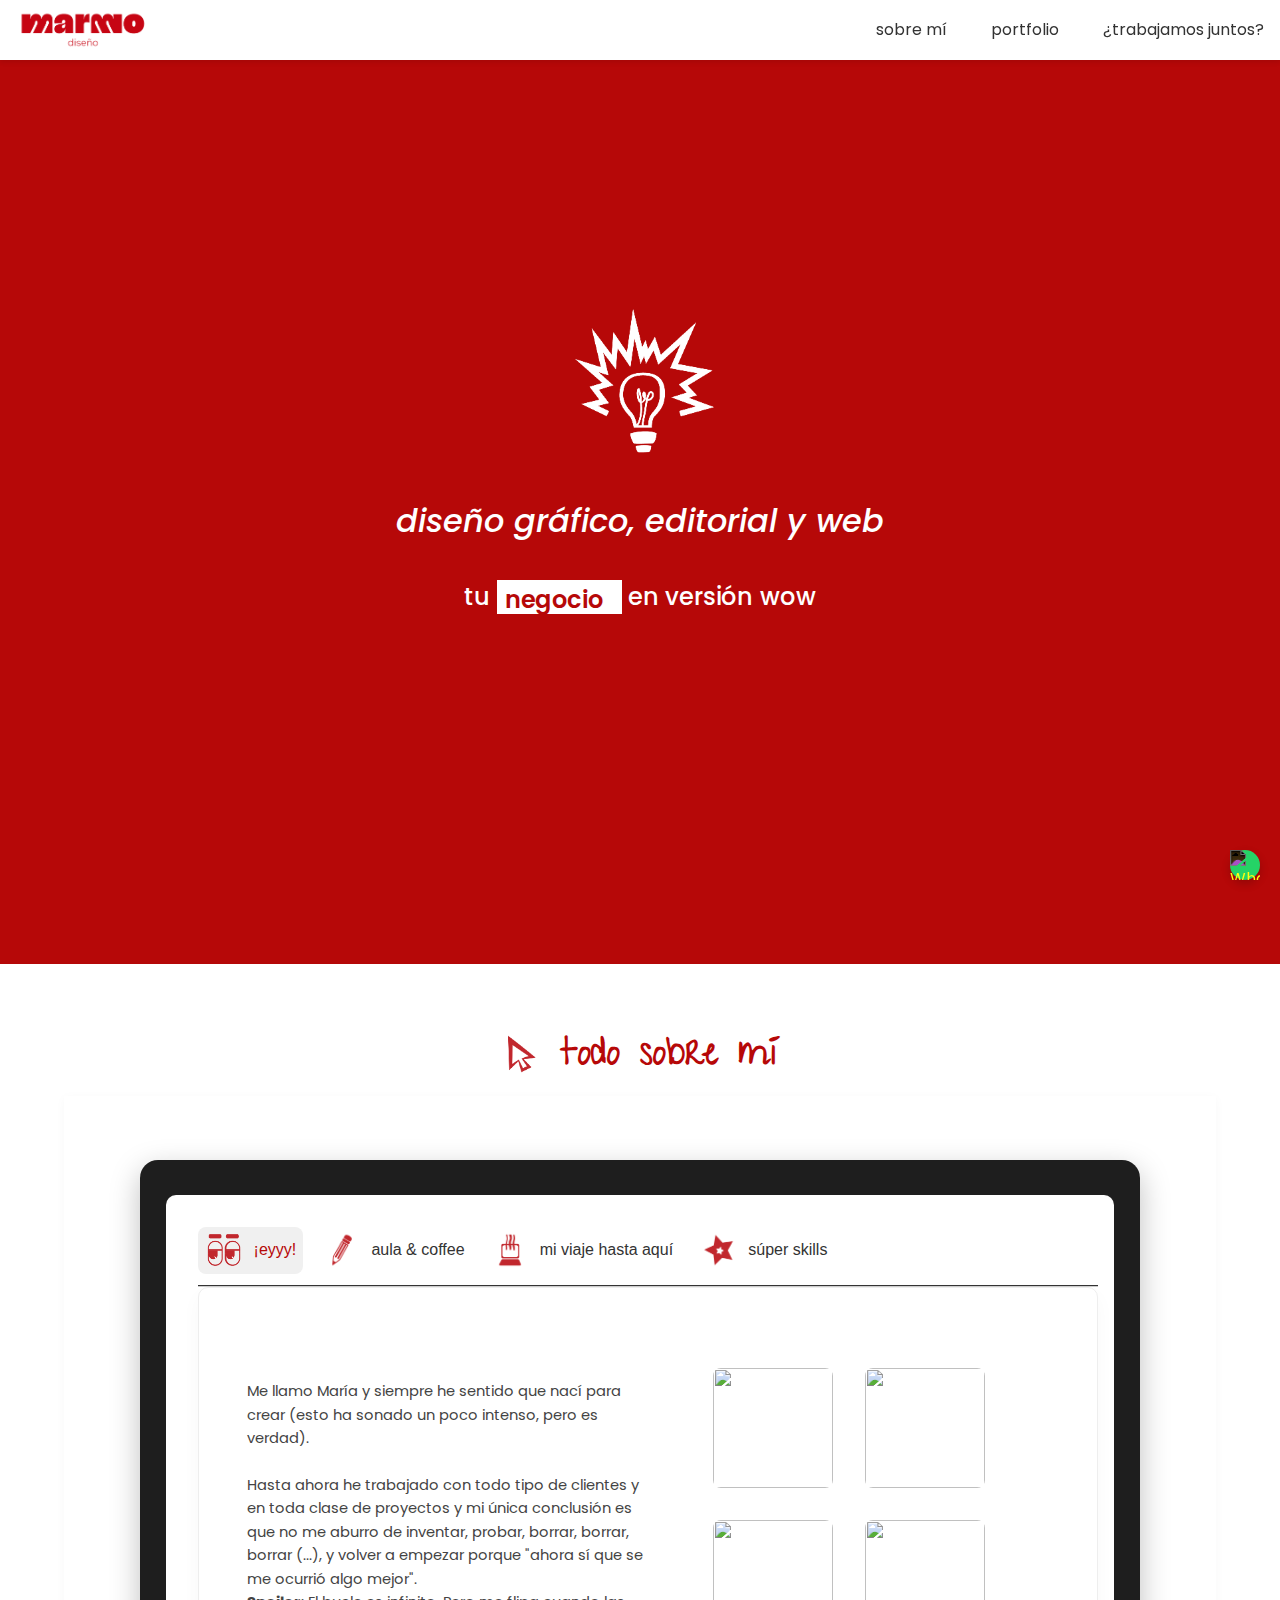
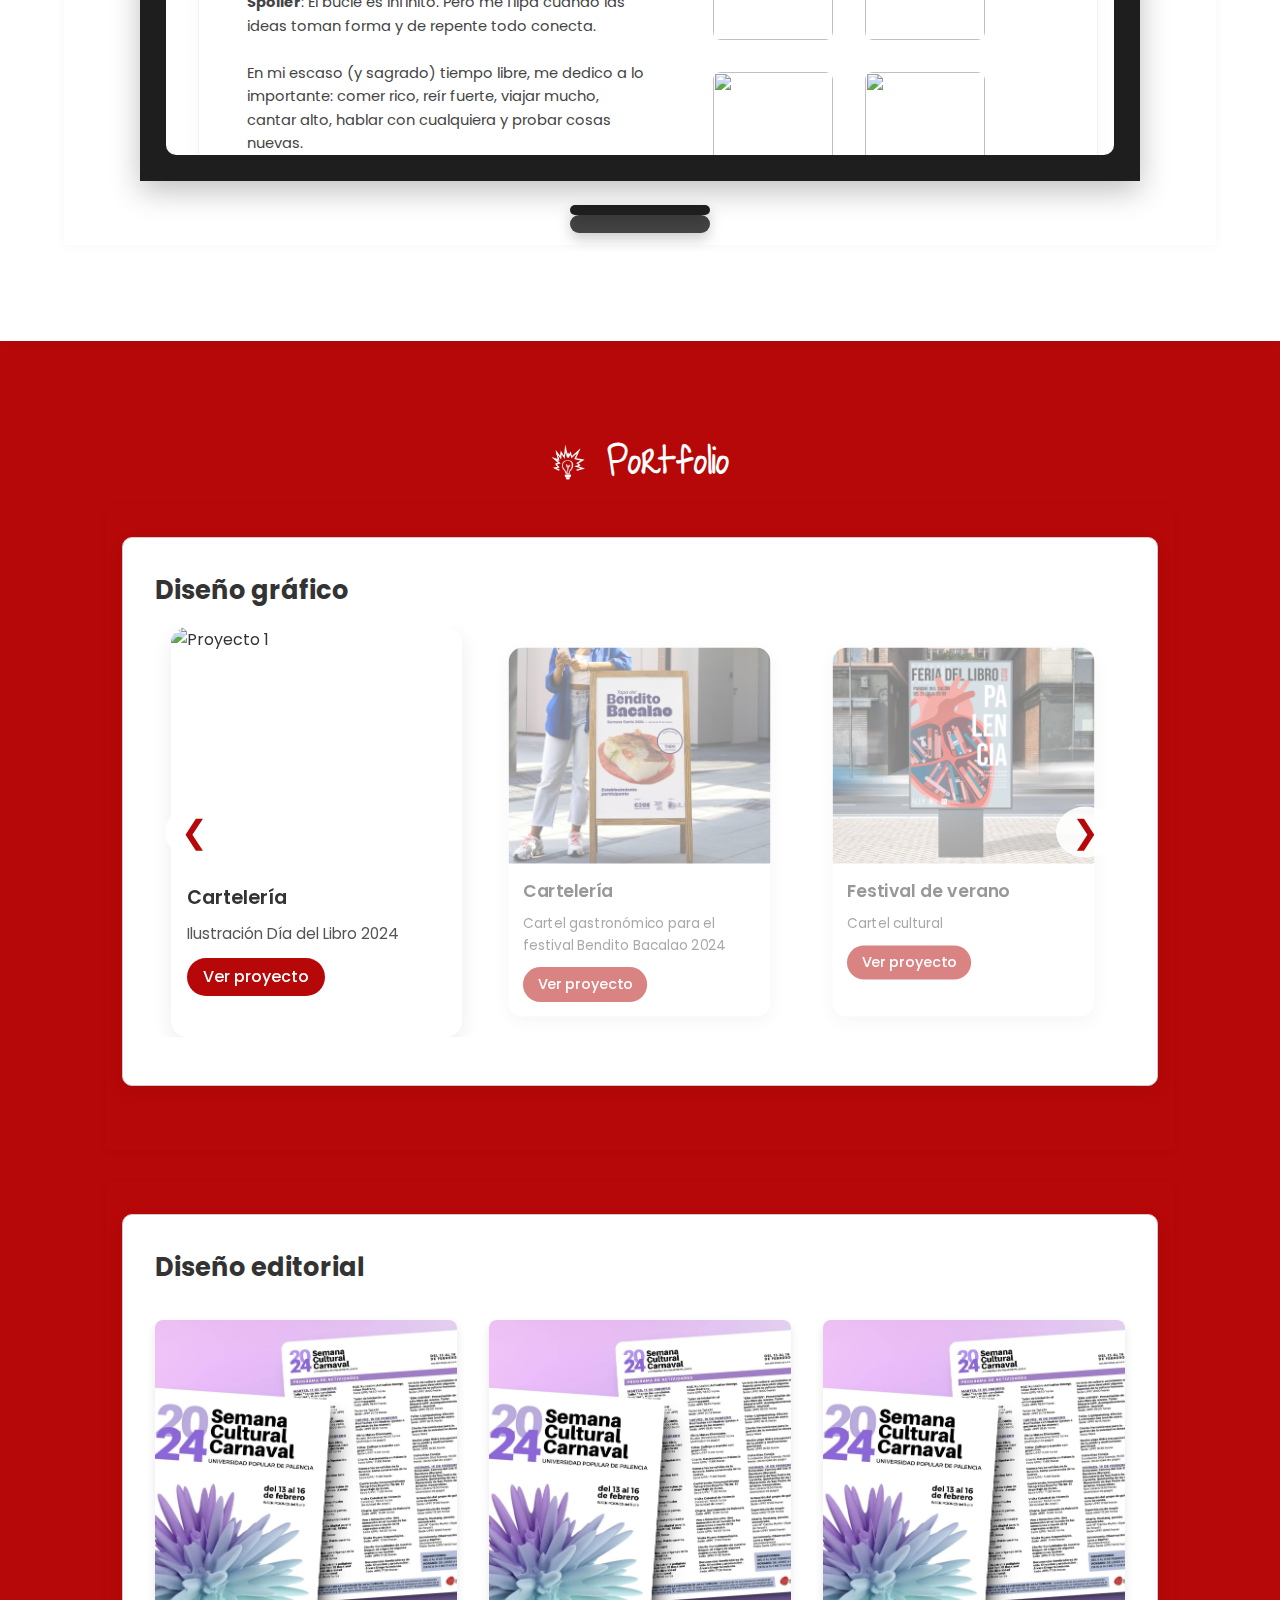
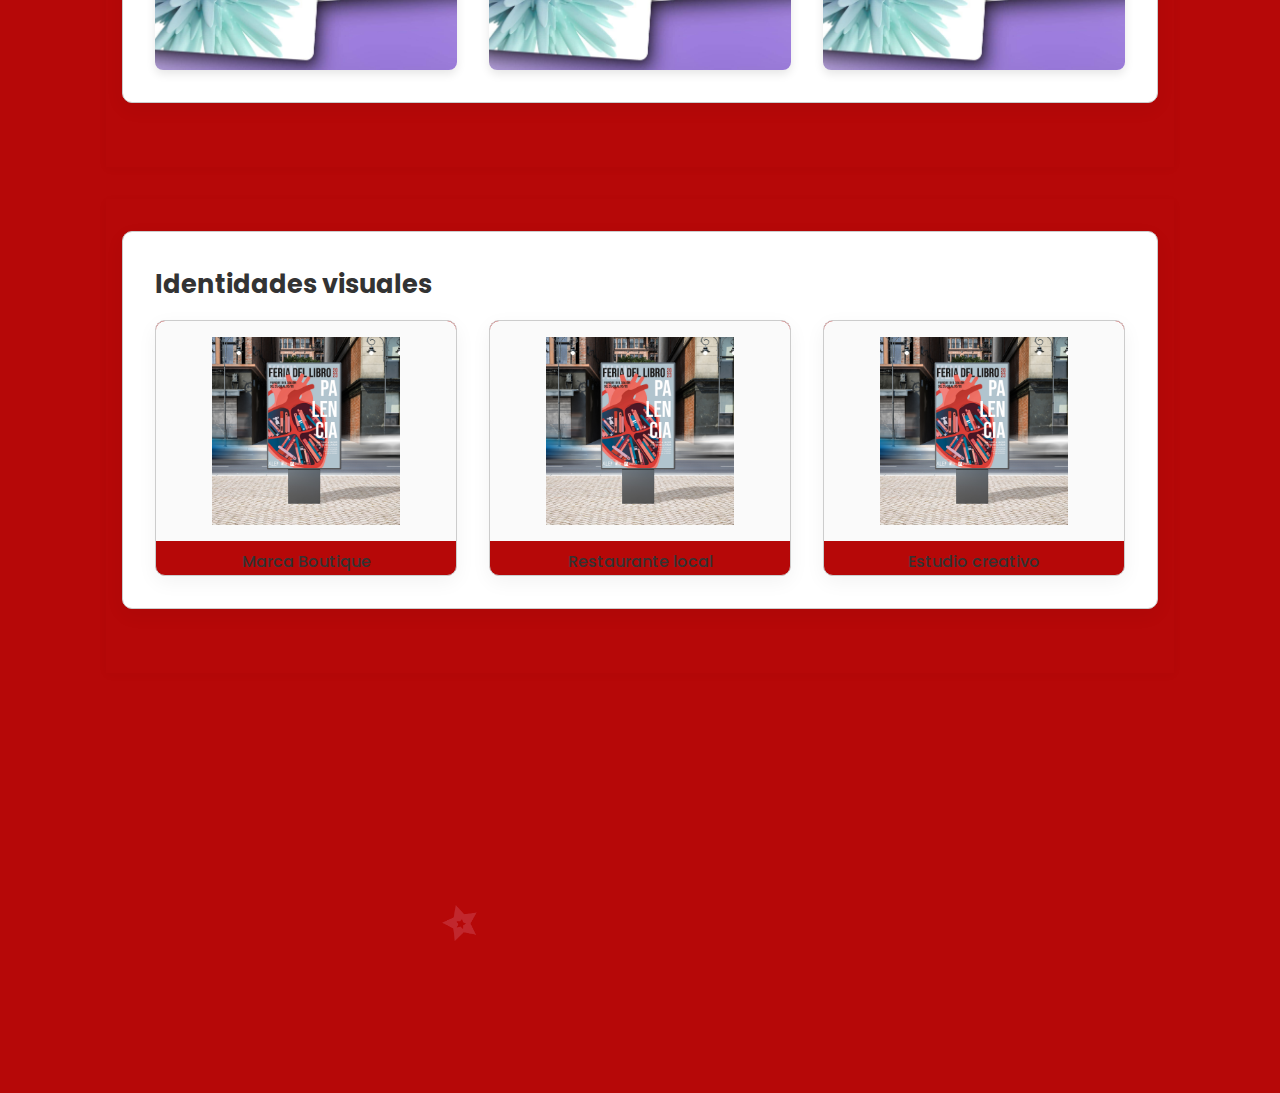
==== commit 6dec8243: "jueves" ====
--- a/index.html
+++ b/index.html
@@ -522,13 +522,96 @@
             z-index: 1;
         }
 
+        /*Monitor pc*/
+        .monitor {
+            position: relative;
+            max-width: 1000px;
+            max-height: calc((100vh - 80px));
+            margin: 0 auto;
+            padding: 2.2rem 1.6rem 1.6rem;
+            background: #1e1e1e;
+            border-radius: 18px 18px 0 0;
+            box-shadow: 0 10px 30px rgba(0, 0, 0, .25);
+        }
+
+        .monitor::after {
+            content: "";
+            position: absolute;
+            left: 50%;
+            transform: translateX(-50%);
+            bottom: -34px;
+            width: 140px;
+            height: 10px;
+            background: #1e1e1e;
+            border-radius: 6px;
+            box-shadow: 0 6px 14px rgba(0, 0, 0, .25);
+        }
+
+        .monitor::before {
+            content: "";
+            position: absolute;
+            left: 50%;
+            transform: translateX(-50%);
+            bottom: -52px;
+            width: 140px;
+            height: 18px;
+            background: #444;
+            border-radius: 10px;
+            box-shadow: 0 6px 14px rgba(0, 0, 0, .2);
+        }
+
+        .monitor__screen {
+            background: #fff;
+            border-radius: 10px;
+            overflow: hidden;
+            font-size: 0.85rem;
+        }
+
+        .monitor__screen>.tabs__container {
+            height: calc(100vh - 190px);
+            max-height: 560px;
+            overflow-y: auto;
+            padding-right: 1rem;
+            /*para no tapar el scroll*/
+        }
+
+        .monitor__screen>.tabs__container::-webkit-scrollbar {
+            width: 8px;
+        }
+
+        .monitor__screen>.tabs__container::-webkit-scrollbar-thumb {
+            background: rgb(182, 8, 8);
+            border-radius: 4px;
+        }
+
+        .monitor__screen>.tabs__container::-webkit-scrollbar-track {
+            background: #eee;
+        }
+
+        /*RESPONSIVE: en móviles sin base y altura fija */
+        @media (max-width:600px) {
+            .monitor {
+                padding: 2rem 1rem 1rem;
+            }
+
+            .monitor::after,
+            .monitor::before {
+                display: none;
+            }
+
+            .monitor__screen>.tabs__container {
+                height: auto;
+                overflow-y: visible;
+            }
+        }
+
         /*Nav de pestañas*/
         .tabs__nav {
             display: flex;
             justify-content: flex-start;
-            gap: 1rem;
+            gap: 0.8rem;
             border-bottom: 1px solid #ccc;
-            padding-bottom: 1rem;
+            padding-bottom: 0.8rem;
 
             position: relative;
         }
@@ -546,11 +629,11 @@
             background: none;
             border: none;
             cursor: pointer;
-            padding: 0.8rem 1rem;
+            padding: 0.2rem 0.4rem;
             border-radius: 8px;
             transition: all 0.3s ease;
             color: #333;
-            font-size: 1rem;
+            font-size: 0.8rem;
             font-weight: 400;
 
             display: flex;
@@ -559,8 +642,8 @@
         }
 
         .tab img {
-            width: 50px;
-            height: 50px;
+            width: 40px;
+            height: 40px;
             transition: transform 0.3s ease;
             display: block;
         }
@@ -568,10 +651,6 @@
         .tab span {
             display: block;
             font-size: 1rem;
-        }
-
-        .tab:hover img {
-            color: rgb(182, 8, 8);
         }
 
         .tab.active {
@@ -580,9 +659,13 @@
             border-bottom-color: rgb(182, 8, 8);
         }
 
+        .tab:hover {
+            background-color: #f7f7f7;
+        }
+
         .tab:hover img,
         .tab.active img {
-            transform: scale(1.05);
+            transform: scale(1.10);
         }
 
         /*Paneles contenido*/
@@ -614,11 +697,10 @@
 
         /*----Me---*/
         .aboutme__big-phrase {
-            font-size: 1.8rem;
+            font-size: 1.5rem;
             font-family: 'Give you glory';
             font-weight: 600;
             line-height: 1.3;
-            margin-bottom: 1.5rem;
             padding-left: 1rem;
             text-align: start;
             color: rgb(182, 8, 8);
@@ -660,9 +742,8 @@
             flex: 1 1 250px;
             line-height: 1.6;
             color: #444;
-            font-size: 1rem;
+            font-size: 11pt;
             max-width: 500px;
-            margin: auto 0;
         }
 
         .aboutme__funfact {
@@ -687,141 +768,6 @@
             font-size: 0.9rem;
         }
 
-        /*----Studies---*/
-        .cards__container--studies {
-            display: grid;
-            grid-template-columns: repeat(auto-fit, minmax(300px, 1fr));
-            gap: 2rem;
-            margin-top: var(--spacing-base);
-        }
-
-        .study-card {
-            background-color: #fff;
-            border: 2.5px solid #333;
-            border-radius: 8px;
-            padding: 1.5rem;
-            box-shadow: 0 2px 5px rgba(0, 0, 0, 0.05);
-            transition: transform 0.2s ease;
-        }
-
-        .study-card:hover {
-            transform: translateY(-2px);
-        }
-
-        .study-card__title {
-            display: flex;
-            align-items: center;
-            font-size: 1.4rem;
-            margin-bottom: 2rem;
-            color: #333;
-        }
-
-        .study-card__icon {
-            width: 32px;
-            height: 32px;
-            margin-right: 0.5rem;
-        }
-
-        .study-card__item {
-            margin-bottom: 1.2rem;
-        }
-
-        .study-card__item h4 {
-            font-size: 1.1rem;
-            margin-bottom: 0.2rem;
-            color: #333;
-        }
-
-        .study-card__place {
-            font-size: 0.95rem;
-            color: #666;
-            margin-bottom: 0.3rem;
-            line-height: 1.1rem;
-        }
-
-        .study-card__year {
-            font-size: 0.85rem;
-            color: #727272;
-        }
-
-
-        .study-card__learning-list {
-            list-style: none;
-            padding-left: 0;
-            margin: 0;
-        }
-
-        .study-card__learning-list li {
-            margin-bottom: 0.8rem;
-            font-size: 0.95rem;
-            line-height: 1.4;
-        }
-
-        .study-card__learning-list li strong {
-            color: rgb(182, 8, 8);
-            font-weight: 600;
-        }
-
-        /*Transiciones*/
-        @keyframes fadeIn {
-            from {
-                opacity: 0;
-                transform: translateY(10px);
-            }
-
-            to {
-                opacity: 1;
-                transform: translateY(0);
-            }
-        }
-
-        @keyframes fadeInUp {
-            to {
-                opacity: 1;
-                transform: translateY(0);
-            }
-        }
-
-        /*Responsive*/
-        @media screen and (max-width: 768px) {
-            .tabs__nav {
-                flex-wrap: wrap;
-                justify-content: center;
-                gap: 1rem;
-            }
-
-            .tab {
-                flex: 0 1 45%;
-                justify-content: center;
-                padding: 0.5rem;
-                min-width: 64px;
-            }
-
-            .tab img {
-                width: 55px;
-                height: 55px;
-            }
-
-            .tab span {
-                font-size: 0.95rem;
-            }
-        }
-
-        /*Versión móviles: solo iconos*/
-        @media screen and (max-width: 768px) {
-            .tab span {
-                display: none;
-            }
-
-            /*Pestañas más compactas*/
-            .tab {
-                flex: 0 0 auto;
-                justify-content: center;
-                padding: 0.5rem;
-                min-width: 48px;
-            }
-        }
-
         /*Estilos para modal galería fotos, creado con JS*/
         .gallery-modal {
             position: fixed;
@@ -866,6 +812,215 @@
             background: none;
             border: none;
             cursor: pointer;
+        }
+
+        /*----Studies---*/
+        .cards__container--studies {
+            display: grid;
+            grid-template-columns: repeat(auto-fit, minmax(300px, 1fr));
+            gap: 2rem;
+            margin-top: var(--spacing-base);
+        }
+
+        .study-card {
+            background-color: #fff;
+            border: 1.5px solid #333;
+            border-radius: 8px;
+            padding: 1.5rem;
+            box-shadow: 0 2px 5px rgba(0, 0, 0, 0.05);
+            transition: transform 0.2s ease;
+        }
+
+        .study-card:hover {
+            transform: translateY(-2px);
+        }
+
+        .study-card__title {
+            display: flex;
+            align-items: center;
+            font-size: 14pt;
+            margin-bottom: 2rem;
+            color: #333;
+        }
+
+        .study-card__icon {
+            width: 50px;
+            height: 40px;
+            margin-right: 0.5rem;
+        }
+
+        .study-card__item {
+            margin-bottom: 1.2rem;
+        }
+
+        .study-card__item h4 {
+            font-size: 12pt;
+            color: #333;
+            margin-bottom: 0.2rem;
+        }
+
+        .study-card__place {
+            font-size: 11pt;
+            color: #666;
+            margin-bottom: 0.3rem;
+            line-height: 1.1rem;
+        }
+
+        .study-card__year {
+            font-size: 10pt;
+            color: #727272;
+        }
+
+        .study-card__text {
+            font-size: 10pt;
+            color: #666;
+            margin-top: 0;
+            margin-bottom: 1rem;
+            line-height: 1.1rem;
+        }
+
+
+        /*Transiciones*/
+        @keyframes fadeIn {
+            from {
+                opacity: 0;
+                transform: translateY(10px);
+            }
+
+            to {
+                opacity: 1;
+                transform: translateY(0);
+            }
+        }
+
+        @keyframes fadeInUp {
+            to {
+                opacity: 1;
+                transform: translateY(0);
+            }
+        }
+
+        /*Responsive*/
+        @media screen and (max-width: 768px) {
+            .tabs__nav {
+                flex-wrap: wrap;
+                justify-content: center;
+                gap: 1rem;
+            }
+
+            .tab {
+                flex: 0 1 45%;
+                justify-content: center;
+                padding: 0.5rem;
+                min-width: 64px;
+            }
+
+            .tab img {
+                width: 55px;
+                height: 55px;
+            }
+
+            .tab span {
+                font-size: 0.95rem;
+            }
+        }
+
+        /*Versión móviles: solo iconos*/
+        @media screen and (max-width: 768px) {
+            .tab span {
+                display: none;
+            }
+
+            /*Pestañas más compactas*/
+            .tab {
+                flex: 0 0 auto;
+                justify-content: center;
+                padding: 0.5rem;
+                min-width: 48px;
+            }
+        }
+
+
+
+
+        /*----Experience---*/
+        .timeline-wrapper {
+            position: relative;
+            max-width: 900px;
+            margin: 2rem auto;
+        }
+
+        .panels-container {
+            position: relative;
+            height: 100%;
+        }
+
+        .xp-panel {
+            position: absolute;
+            top: 0;
+            transform: translateX(-50%);
+            width: 150px;
+            background: #fff;
+            border: 1px solid #333;
+            border-radius: 8px;
+            padding: 0.8rem 1rem;
+            text-align: center;
+            box-shadow: 0 4px 12px rgba(0, 0, 0, .1);
+            z-index: 1;
+        }
+
+        /*Pin*/
+
+
+        .xp-year {
+            display: block;
+            font-family: 'Give You Glory', cursive;
+            color: rgb(182, 8, 8);
+            font-size: 1rem;
+        }
+
+        .xp-title {
+            font-size: 1.05rem;
+            margin: .3rem 0 .5rem;
+            line-height: 1.2;
+        }
+
+        .xp-text {
+            font-size: .85rem;
+            line-height: 1.3;
+        }
+
+        .timeline-line {
+            position: absolute;
+            top: 180px;
+            left: 0;
+            width: 100%;
+            z-index: 1;
+        }
+
+        .xp-panel:hover {
+            background: #f7f7f7;
+        }
+
+        @media (max-width: 700px) {
+            .panels-container {
+                height: auto;
+            }
+
+            .xp-panel {
+                position: static;
+                transform: none;
+                margin: 1rem auto;
+                width: calc(100% - 2rem);
+            }
+
+            .xp-panel::after {
+                display: none;
+            }
+
+            .timeline-line {
+                display: none;
+            }
         }
 
         /**********************************/
@@ -1499,129 +1654,183 @@
             <!--Apartado presentación-->
             <section id="about-me" class="section section--about">
                 <div class="tab__background">
-                    <div class="tabs__container">
-
-                        <!--Navegación pestañas-->
-                        <div class="tabs__nav">
-                            <button class="tab active" data-tab="me">
-                                <img src="./img/iconos/ojos.png" alt="Icono sobre mí">
-                                <span>¡eyyy!</span>
-                            </button>
-                            <button class="tab" data-tab="studies">
-                                <img src="./img/iconos/lapiz.png" alt="Icono estudios">
-                                <span>aula & coffee</span>
-                            </button>
-                            <button class="tab" data-tab="experience">
-                                <img src="./img/iconos/ordenador.png" alt="Icono experiencia">
-                                <span>mi viaje hasta aquí</span>
-                            </button>
-                            <button class="tab" data-tab="skills">
-                                <img src="./img/iconos/estrella.png" alt="Icono skills">
-                                <span>súper skills</span>
-                            </button>
-                        </div>
-
-                        <!--Contenido de cada pestaña-->
-                        <div class="tabs__content">
-                            <div class="tab__panel active" id="tab-me">
-                                <div class="aboutme__big-phrase">Full-time problem solver</div>
-                                <div class="tab__flex">
-                                    <p class="aboutme__text"> Me llamo María y siempre he sentido que nací para crear
-                                        (esto
-                                        ha sonado un poco intenso, pero es verdad). <br> <br>
-                                        Hasta ahora he trabajado con todo tipo de clientes y en toda clase de proyectos
-                                        y mi
-                                        única conclusión es que no me aburro de inventar, probar, borrar, borrar, borrar
-                                        (...), y volver a empezar porque "ahora sí que se me ocurrió algo mejor".
-                                        <br>
-                                        <strong>Spoiler</strong>: El bucle es infinito. Pero me flipa cuando las ideas
-                                        toman
-                                        forma y de repente todo conecta. <br> <br>
-                                        En mi escaso (y sagrado) tiempo libre, me dedico a lo importante: comer rico,
-                                        reír
-                                        fuerte, viajar mucho, cantar alto, hablar con cualquiera y probar cosas nuevas.
-                                        <br>
-
-                                        Vivo para sentir, por eso mismo diseño.
-
-                                    </p>
-                                    <div class="aboutme__gallery">
-                                        <img class="aboutme__img" src="" alt="">
-                                        <img class="aboutme__img" src="" alt="">
-                                        <img class="aboutme__img" src="" alt="">
-                                        <img class="aboutme__img" src="" alt="">
-                                        <img class="aboutme__img" src="" alt="">
-                                        <img class="aboutme__img" src="" alt="">
+                    <div class="monitor">
+                        <div class="monitor__screen">
+                            <div class="tabs__container">
+
+                                <!--Navegación pestañas-->
+                                <div class="tabs__nav">
+                                    <button class="tab active" data-tab="me">
+                                        <img src="./img/iconos/ojos.png" alt="Icono sobre mí">
+                                        <span>¡eyyy!</span>
+                                    </button>
+                                    <button class="tab" data-tab="studies">
+                                        <img src="./img/iconos/lapiz.png" alt="Icono estudios">
+                                        <span>aula & coffee</span>
+                                    </button>
+                                    <button class="tab" data-tab="experience">
+                                        <img src="./img/iconos/ordenador.png" alt="Icono experiencia">
+                                        <span>mi viaje hasta aquí</span>
+                                    </button>
+                                    <button class="tab" data-tab="skills">
+                                        <img src="./img/iconos/estrella.png" alt="Icono skills">
+                                        <span>súper skills</span>
+                                    </button>
+                                </div>
+
+                                <!--Contenido de cada pestaña-->
+                                <div class="tabs__content">
+                                    <div class="tab__panel active" id="tab-me">
+                                        <div class="aboutme__big-phrase">Full-time problem solver</div>
+                                        <div class="tab__flex">
+                                            <p class="aboutme__text"> Me llamo María y siempre he sentido que nací para
+                                                crear
+                                                (esto
+                                                ha sonado un poco intenso, pero es verdad). <br> <br>
+                                                Hasta ahora he trabajado con todo tipo de clientes y en toda clase de
+                                                proyectos
+                                                y mi
+                                                única conclusión es que no me aburro de inventar, probar, borrar,
+                                                borrar,
+                                                borrar
+                                                (...), y volver a empezar porque "ahora sí que se me ocurrió algo
+                                                mejor".
+                                                <br>
+                                                <strong>Spoiler</strong>: El bucle es infinito. Pero me flipa cuando las
+                                                ideas
+                                                toman
+                                                forma y de repente todo conecta. <br> <br>
+                                                En mi escaso (y sagrado) tiempo libre, me dedico a lo importante: comer
+                                                rico,
+                                                reír
+                                                fuerte, viajar mucho, cantar alto, hablar con cualquiera y probar cosas
+                                                nuevas.
+                                                <br>
+
+                                                Vivo para sentir, por eso mismo diseño.
+
+                                            </p>
+                                            <div class="aboutme__gallery">
+                                                <img class="aboutme__img" src="" alt="">
+                                                <img class="aboutme__img" src="" alt="">
+                                                <img class="aboutme__img" src="" alt="">
+                                                <img class="aboutme__img" src="" alt="">
+                                                <img class="aboutme__img" src="" alt="">
+                                                <img class="aboutme__img" src="" alt="">
+                                            </div>
+                                        </div>
+                                        <div class="aboutme__funfact">
+                                            <span class="aboutme__funfact-label handwrite">Fun fact:</span>
+                                            <span class="aboutme__funfact-text">
+                                                Yo no, pero juro que mi Notion lo tiene todo bajo control
+                                            </span>
+                                        </div>
+                                    </div>
+                                    <div class="tab__panel" id="tab-studies">
+                                        <div class="aboutme__big-phrase">Non-stop</div>
+
+                                        <div class="cards__container cards__container--studies">
+                                            <!-- Tarjeta 1: Formación Oficial -->
+                                            <div class="study-card">
+                                                <h3 class="study-card__title">
+                                                    <img src="./img/iconos/gorro-02.png" alt="Icono sombrero"
+                                                        class="study-card__icon" />
+                                                    Formación Oficial
+                                                </h3>
+
+                                                <div class="study-card__item">
+                                                    <h4>Grado Superior en Publicidad y RRPP</h4>
+                                                    <p class="study-card__place">UEMC - Universidad Europea Miguel de
+                                                        Cervantes
+                                                        (Valladolid)
+                                                    </p>
+                                                    <p class="study-card__year">2018-2022</p>
+                                                </div>
+
+                                                <div class="study-card__item">
+                                                    <h4>Formación en Diseño Gráfico y Editorial</h4>
+                                                    <p class="study-card__place">ESI - Escuela de Diseño (Valladolid)
+                                                    </p>
+                                                    <p class="study-card__year">2023-2024</p>
+                                                </div>
+
+                                                <div class="study-card__item">
+                                                    <h4>Máster en Diseño Web y UX/UI</h4>
+                                                    <p class="study-card__place">CEI - Escuela de Diseño (Valencia)</p>
+                                                    <p class="study-card__year">2025</p>
+                                                </div>
+                                            </div>
+
+                                            <!-- Tarjeta 2: Aprendizaje Vital -->
+                                            <div class="study-card">
+                                                <h3 class="study-card__title">
+                                                    <img src="./img/iconos/stars.png" alt="Icono stars"
+                                                        class="study-card__icon" />
+                                                    Aprendizaje Vital
+                                                </h3>
+                                                <ul class="study-card__item">
+                                                    <h4>Cursos intensivos</h4>
+                                                    <p class="study-card__text">Y tutoriales de Youtube eternos a las
+                                                        2:00am
+                                                        con
+                                                        los que aprendes más que en 4 años de carrera.</p>
+                                                    <h4>Briefs reales</h4>
+                                                    <p class="study-card__text">Da igual cuánto sepas, el cliente
+                                                        siempre
+                                                        quiere
+                                                        su logo más grande.</p>
+                                                    <h4>Diseño bajo presión</h4>
+                                                    <p class="study-card__text">Siempre trabajando para ayer.</p>
+                                                    <h4>Aprendizaje constante</h4>
+                                                    <p class="study-card__text">Soy una esponja: aprendo de todo y de
+                                                        todos.
+                                                    </p>
+                                                </ul>
+                                            </div>
+                                        </div>
+                                    </div>
+                                    <div class="tab__panel" id="tab-experience">
+                                        <div class="timeline-wrapper">
+                                            <div class="xp-panel" style="left:10%">
+                                                <span class="xp-year">2022</span>
+                                                <h4 class="xp-title">Zamart</h4>
+                                                <p class="xp-text">Diseño gráfico & editorial.<br>Ctrl+S es religión.
+                                                </p>
+                                            </div>
+
+                                            <div class="xp-panel" style="left:35%">
+                                                <span class="xp-year">2023</span>
+                                                <h4 class="xp-title">Grupo Palausa</h4>
+                                                <p class="xp-text">Marketing creativo 360º. Café ↑∞.</p>
+                                            </div>
+
+                                            <div class="xp-panel" style="left:55%">
+                                                <span class="xp-year">2024</span>
+                                                <h4 class="xp-title">UX/UI Bootcamp</h4>
+                                                <p class="xp-text">Figma, prototipos y magia de micro‑copy.</p>
+                                            </div>
+
+                                            <div class="xp-panel" style="left:75%">
+                                                <span class="xp-year">2024</span>
+                                                <h4 class="xp-title">Freelance 🔥</h4>
+                                                <p class="xp-text">Logos giga, webs mini, “¡haz tu magia!”.</p>
+                                            </div>
+
+                                            <div class="xp-panel" style="left:90%">
+                                                <span class="xp-year">2025</span>
+                                                <h4 class="xp-title">Master Web & UX</h4>
+                                                <p class="xp-text">CEI Valencia. UI dark-mode lover.</p>
+                                            </div>
+                                            <img src="./img/iconos/linea-temporal.png" alt="Línea temporal"
+                                                class="timeline-line" />
+                                        </div>
+                                    </div>
+                                    <div class="tab__panel" id="tab-skills">
+                                        <p>Illustrator, Figma, InDesign, Photoshop, HTML, CSS... pero también empatía,
+                                            comunicación
+                                            visual y criterio estético.</p>
                                     </div>
                                 </div>
-                                <div class="aboutme__funfact">
-                                    <span class="aboutme__funfact-label handwrite">Fun fact:</span>
-                                    <span class="aboutme__funfact-text">
-                                        Yo no, pero juro que mi Notion lo tiene todo bajo control
-                                    </span>
-                                </div>
-                            </div>
-
-                            <div class="tab__panel" id="tab-studies">
-                                <div class="aboutme__big-phrase">Non-stop</div>
-
-                                <div class="cards__container cards__container--studies">
-                                    <!-- Tarjeta 1: Formación Oficial -->
-                                    <div class="study-card">
-                                        <h3 class="study-card__title">
-                                            <img src="./img/iconos/book.png" alt="Icono libro"
-                                                class="study-card__icon" />
-                                            Formación Oficial
-                                        </h3>
-
-                                        <div class="study-card__item">
-                                            <h4>Grado Superior en Publicidad y RRPP</h4>
-                                            <p class="study-card__place">UEMC - Universidad Europea Miguel de Cervantes
-                                                (Valladolid)
-                                            </p>
-                                            <p class="study-card__year">2018-2022</p>
-                                        </div>
-
-                                        <div class="study-card__item">
-                                            <h4>Formación en Diseño Gráfico y Editorial</h4>
-                                            <p class="study-card__place">ESI - Escuela de Diseño (Valladolid)</p>
-                                            <p class="study-card__year">2023-2024</p>
-                                        </div>
-
-                                        <div class="study-card__item">
-                                            <h4>Máster en Diseño Web y UX/UI</h4>
-                                            <p class="study-card__place">CEI - Escuela de Diseño (Valencia)</p>
-                                            <p class="study-card__year">2025</p>
-                                        </div>
-                                    </div>
-
-                                    <!-- Tarjeta 2: Aprendizaje Vital -->
-                                    <div class="study-card">
-                                        <h3 class="study-card__title">
-                                            <img src="./img/iconos/lightbulb.png" alt="Icono bombilla"
-                                                class="study-card__icon" />
-                                            Aprendizaje Vital
-                                        </h3>
-                                        <ul class="study-card__learning-list">
-                                            <li><strong>Cursos intensivos</strong>, tutoriales eternos y experimentar
-                                                sin
-                                                miedo</li>
-                                            <li><strong>Briefs reales</strong>, timelines reales, cafés reales</li>
-                                            <li><strong>Diseño bajo presión</strong> (y con buena música)</li>
-                                            <li><strong>Aprendizaje constante</strong> de todo y de todos</li>
-                                        </ul>
-                                    </div>
-                                </div>
-                            </div>
-                            <div class="tab__panel" id="tab-experience">
-                                <p>He trabajado con agencias, marcas personales y startups creando identidad visual,
-                                    materiales
-                                    editoriales y experiencias web...</p>
-                            </div>
-                            <div class="tab__panel" id="tab-skills">
-                                <p>Illustrator, Figma, InDesign, Photoshop, HTML, CSS... pero también empatía,
-                                    comunicación
-                                    visual y criterio estético.</p>
                             </div>
                         </div>
                     </div>
